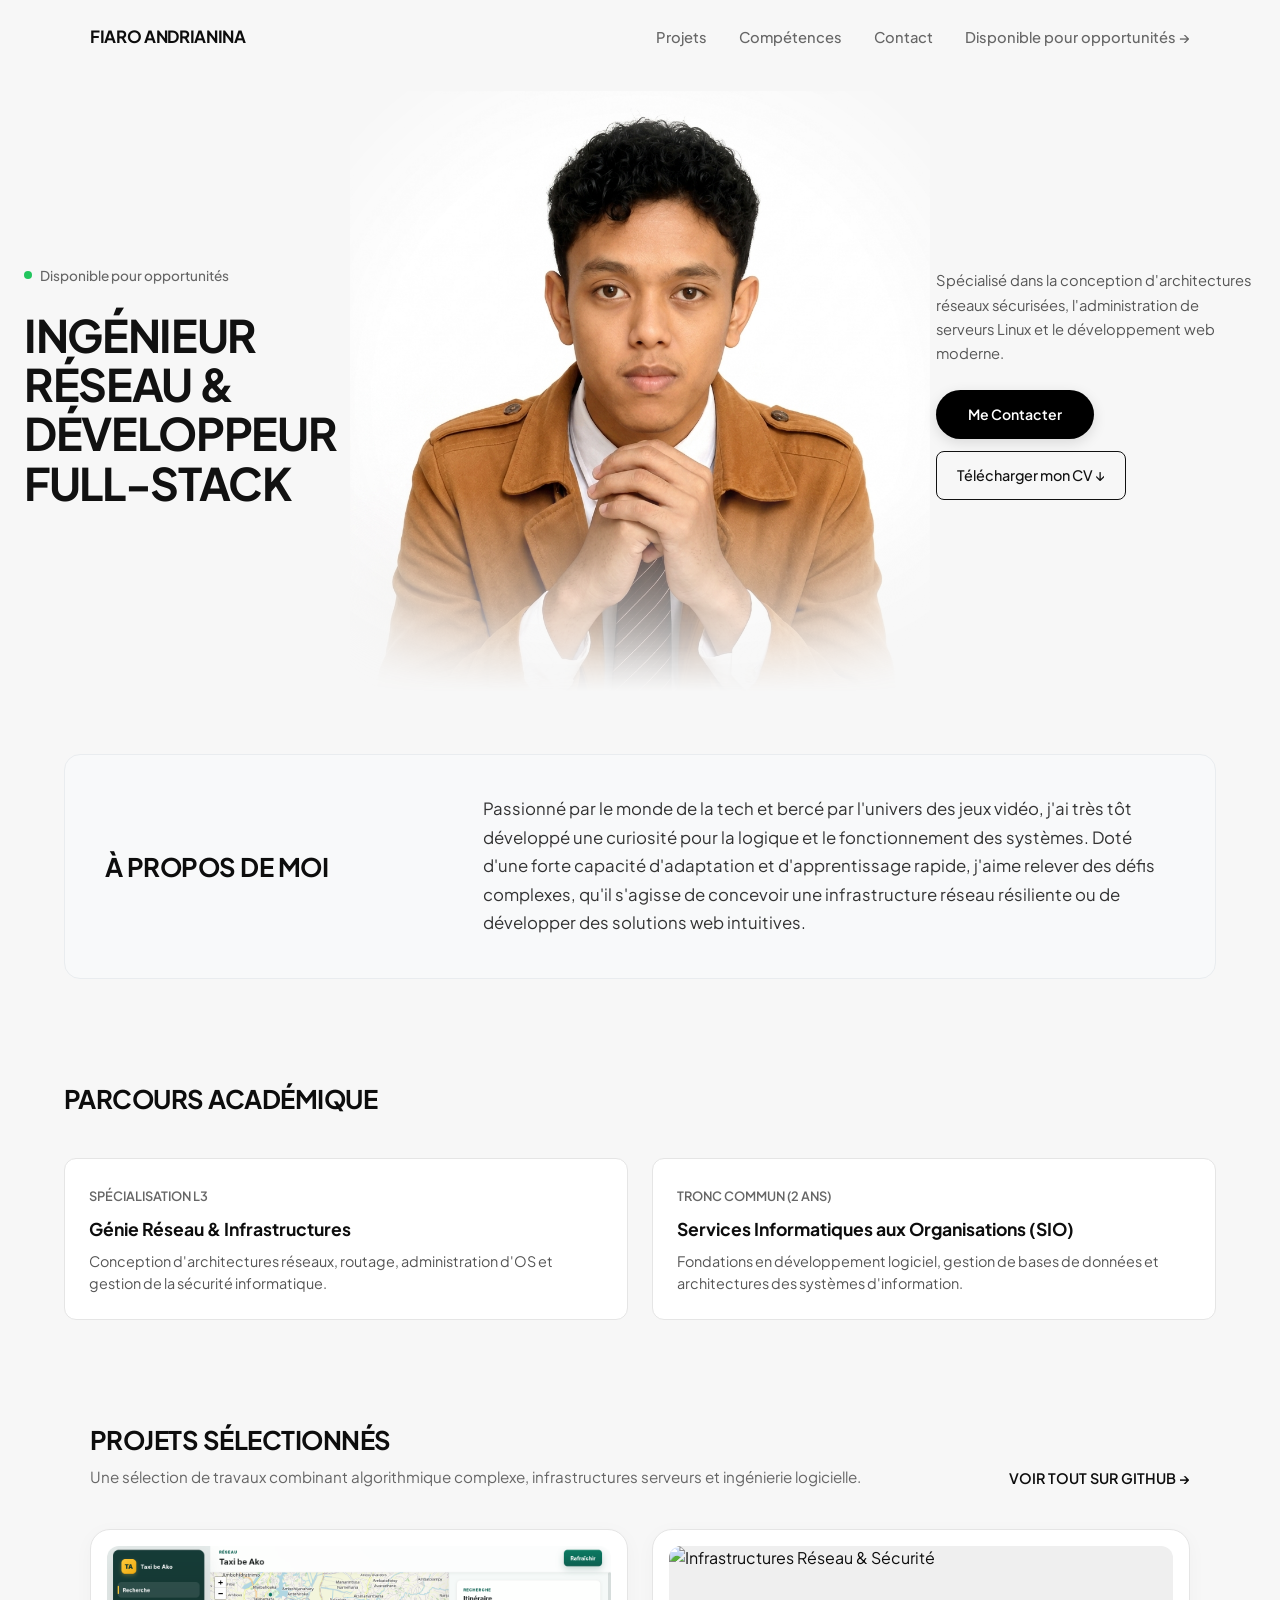
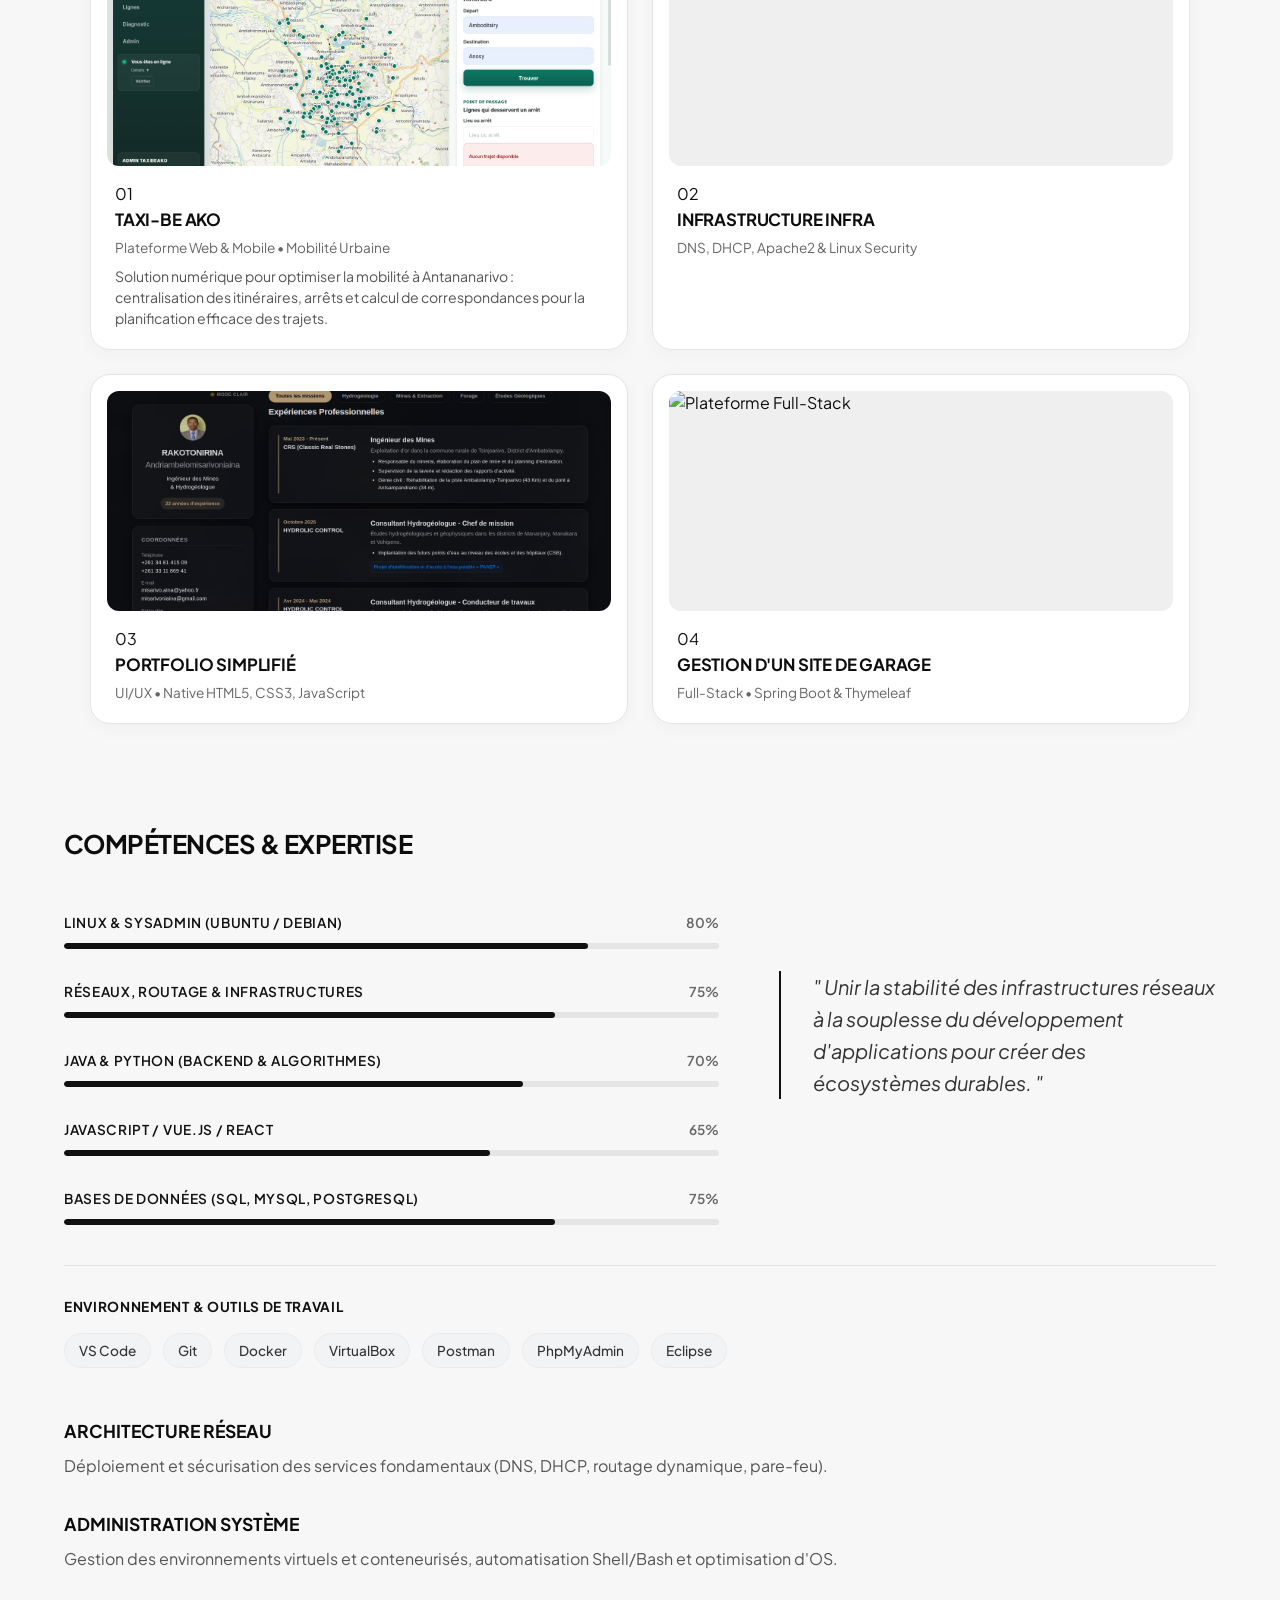
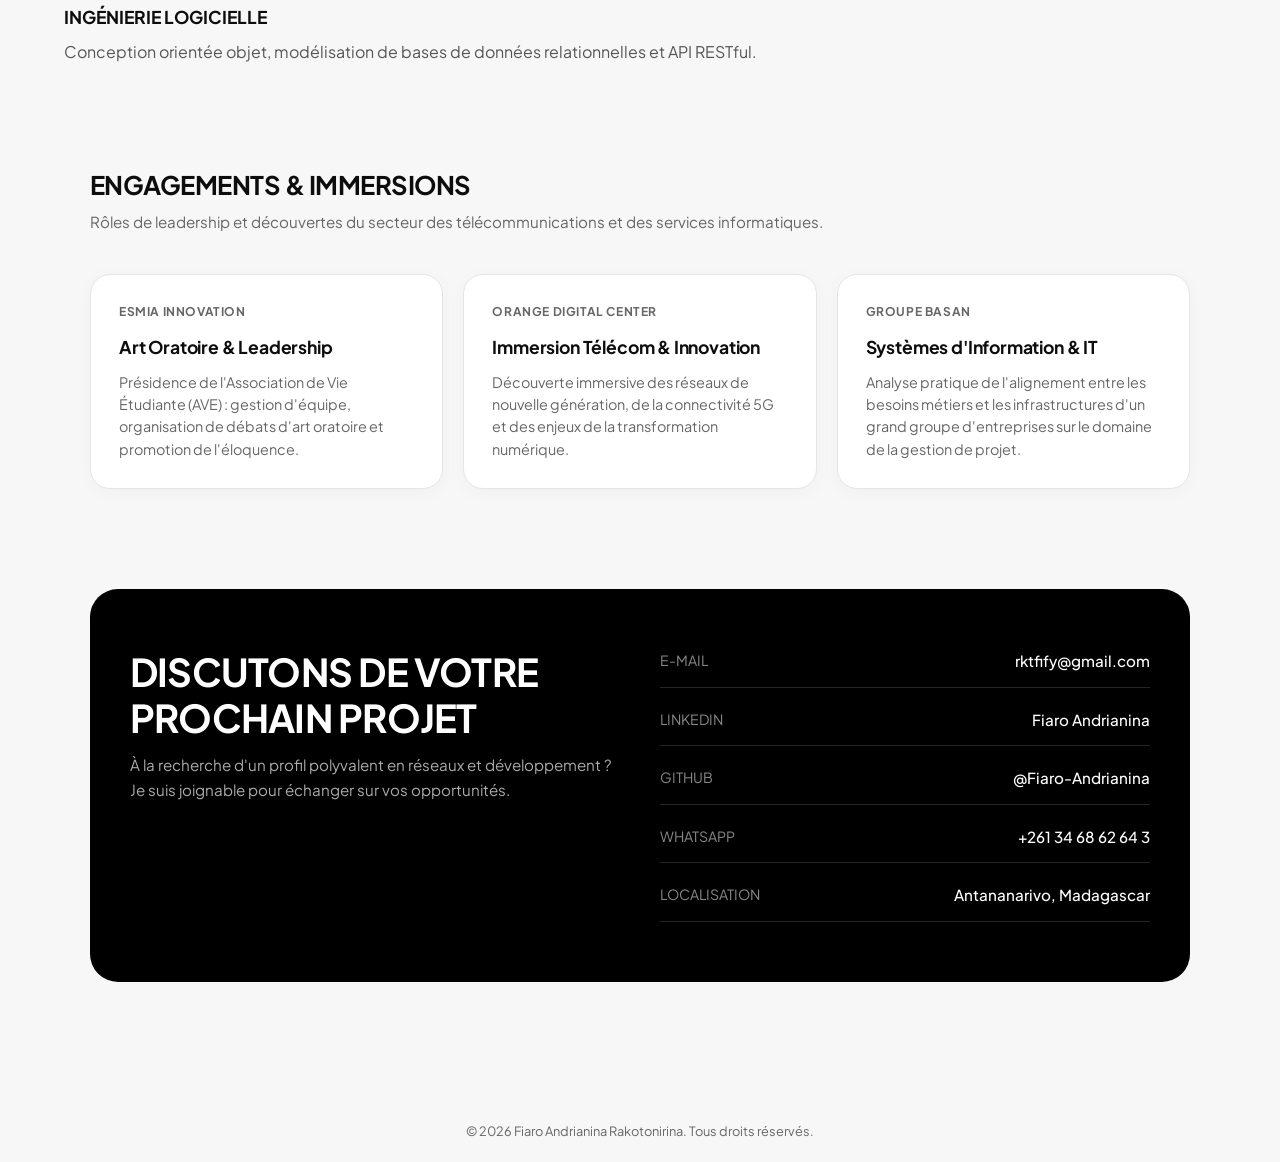
==== index.html @ 3d0711c2 "en gros c'est le porfolio sans framework version 0.1" ====
<!DOCTYPE html>
<html lang="fr">
<head>
    <meta charset="UTF-8">
    <meta name="viewport" content="width=device-width, initial-scale=1.0">
    <title>Fiaro Andrianina | Portfolio Éditorial & Tech</title>
    
    <!-- Polices Google Fonts -->
    <link rel="preconnect" href="https://fonts.googleapis.com">
    <link rel="preconnect" href="https://fonts.gstatic.com" crossorigin>
    <link href="https://fonts.googleapis.com/css2?family=Plus+Jakarta+Sans:wght@300;400;500;600;700&family=Inter:wght@300;400;500;600&display=swap" rel="stylesheet">

    <!-- Fichier CSS principal -->
    <link rel="stylesheet" href="css/main.css">
</head>
<body>

    <!-- Navigation supérieure -->
    <header class="navbar">
        <div class="nav-brand">FIARO ANDRIANINA</div>
        <nav class="nav-links">
            <a href="#projects">Projets</a>
            <a href="#skills">Compétences</a>
            <a href="#contact">Contact</a>
            <a href="#contact" class="status-text">Disponible pour opportunités &rarr;</a>
        </nav>
    </header>

    <main>
        <!-- Section Hero -->
        <section class="hero-framer">
            <div class="hero-container">
                <!-- Gauche -->
                <div class="hero-left">
                    <div class="status-badge">
                        <span class="status-dot"></span>
                        <span class="status-text">Disponible pour opportunités</span>
                    </div>
                    <h1 class="hero-heading">INGÉNIEUR RÉSEAU & DÉVELOPPEUR FULL-STACK</h1>
                </div>

                <!-- Centre (Image) -->
                <div class="hero-image-wrapper">
                    <img src="images/un_profile.jpeg" alt="Fiaro Andrianina" class="hero-portrait">
                    <div class="hero-fade-overlay"></div>
                </div>

                <!-- Droite -->
                <div class="hero-right">
                    <p class="hero-description">
                        Spécialisé dans la conception d'architectures réseaux sécurisées, l'administration de serveurs Linux et le développement web moderne.
                    </p>
                    <div class="hero-cta-group" style="display: flex; gap: 12px; flex-wrap: wrap;">
                        <a href="#contact" class="hero-btn">Me Contacter</a>
                        <a href="images/CV_Fiaro_Andrianina.docx" download class="hero-btn-secondary" style="padding: 12px 20px; border: 1px solid #111; border-radius: 8px; text-decoration: none; color: #111; font-weight: 500; font-size: 0.9rem;">
                            Télécharger mon CV &darr;
                        </a>
                    </div>
                </div>
            </div>
        </section>

        <!-- Section À Propos -->
        <section class="about-section" style="max-width: 1200px; margin: 80px auto; padding: 0 24px;">
            <div style="background: #f8f9fa; border: 1px solid #e9ecef; border-radius: 16px; padding: 40px; display: grid; grid-template-columns: 1fr 2fr; gap: 32px; align-items: center;">
                <h2 class="section-title" style="margin: 0;">À PROPOS DE MOI</h2>
                <p style="font-size: 1.05rem; line-height: 1.7; color: #333; margin: 0;">
                    Passionné par le monde de la tech et bercé par l'univers des jeux vidéo, j'ai très tôt développé une curiosité pour la logique et le fonctionnement des systèmes. Doté d'une forte capacité d'adaptation et d'apprentissage rapide, j'aime relever des défis complexes, qu'il s'agisse de concevoir une infrastructure réseau résiliente ou de développer des solutions web intuitives.
                </p>
            </div>
        </section>

        <!-- Section Parcours / Formation -->
        <section class="education-section" style="max-width: 1200px; margin: 100px auto; padding: 0 24px;">
            <div class="section-header">
                <h2 class="section-title">PARCOURS ACADÉMIQUE</h2>
            </div>

            <div style="display: grid; grid-template-columns: repeat(auto-fit, minmax(300px, 1fr)); gap: 24px; margin-top: 32px;">
                <div style="padding: 24px; border: 1px solid #e5e5e5; border-radius: 12px; background: #fff;">
                    <span style="font-size: 0.8rem; font-weight: 600; color: #666; text-transform: uppercase;">SPÉCIALISATION L3</span>
                    <h3 style="font-size: 1.1rem; margin: 8px 0; font-weight: 700;">Génie Réseau & Infrastructures</h3>
                    <p style="font-size: 0.9rem; color: #555; margin: 0; line-height: 1.5;">Conception d'architectures réseaux, routage, administration d'OS et gestion de la sécurité informatique.</p>
                </div>

                <div style="padding: 24px; border: 1px solid #e5e5e5; border-radius: 12px; background: #fff;">
                    <span style="font-size: 0.8rem; font-weight: 600; color: #666; text-transform: uppercase;">TRONC COMMUN (2 ANS)</span>
                    <h3 style="font-size: 1.1rem; margin: 8px 0; font-weight: 700;">Services Informatiques aux Organisations (SIO)</h3>
                    <p style="font-size: 0.9rem; color: #555; margin: 0; line-height: 1.5;">Fondations en développement logiciel, gestion de bases de données et architectures des systèmes d'information.</p>
                </div>
            </div>
        </section>

        <!-- Section Projets Sélectionnés -->
        <section class="projects-section" id="projects">
            <div class="section-header">
                <div>
                    <h2 class="section-title">PROJETS SÉLECTIONNÉS</h2>
                    <p class="section-subtitle">
                        Une sélection de travaux combinant algorithmique complexe, infrastructures serveurs et ingénierie logicielle.
                    </p>
                </div>
                <a href="https://github.com/Fiaro-Andrianina" target="_blank" rel="noopener noreferrer" class="view-all-link">VOIR TOUT SUR GITHUB &rarr;</a>
            </div>

            <div class="projects-grid">
                <!-- Projet 1 -->
                <article class="project-card">
                    <div class="project-image">
                        <img src="images/taxibe_ako.png" alt="Projet Taxi-Be Ako">
                    </div>
                    <div class="project-info">
                        <span class="project-number">01</span>
                        <div class="project-details">
                            <h3 class="project-title">TAXI-BE AKO</h3>
                            <p class="project-category">Plateforme Web & Mobile • Mobilité Urbaine</p>
                            <p style="font-size: 0.88rem; color: #555; margin-top: 8px; line-height: 1.5;">
                                Solution numérique pour optimiser la mobilité à Antananarivo : centralisation des itinéraires, arrêts et calcul de correspondances pour la planification efficace des trajets.
                            </p>
                        </div>
                    </div>
                </article>

                <!-- Projet 2 -->
                <article class="project-card">
                    <div class="project-image">
                        <img src="assets/images/project-network.jpg" alt="Infrastructures Réseau & Sécurité">
                    </div>
                    <div class="project-info">
                        <span class="project-number">02</span>
                        <div class="project-details">
                            <h3 class="project-title">INFRASTRUCTURE INFRA</h3>
                            <p class="project-category">DNS, DHCP, Apache2 & Linux Security</p>
                        </div>
                    </div>
                </article>

                <!-- Projet 3 -->
                <article class="project-card">
                    <div class="project-image">
                        <img src="images/cv_dada.png" alt="Portfolio interactif">
                    </div>
                    <div class="project-info">
                        <span class="project-number">03</span>
                        <div class="project-details">
                            <h3 class="project-title">PORTFOLIO SIMPLIFIÉ</h3>
                            <p class="project-category">UI/UX • Native HTML5, CSS3, JavaScript</p>
                        </div>
                    </div>
                </article>

                <!-- Projet 4 -->
                <article class="project-card">
                    <div class="project-image">
                        <img src="images/database_app.png" alt="Plateforme Full-Stack">
                    </div>
                    <div class="project-info">
                        <span class="project-number">04</span>
                        <div class="project-details">
                            <h3 class="project-title">GESTION D'UN SITE DE GARAGE</h3>
                            <p class="project-category">Full-Stack • Spring Boot & Thymeleaf</p>
                        </div>
                    </div>
                </article>
            </div>
        </section>

        <!-- Section Compétences & Expertise -->
        <section class="skills-section" id="skills">
            <div class="skills-grid-layout">
                <div class="skills-left">
                    <h2 class="section-title">COMPÉTENCES & EXPERTISE</h2>
                    
                    <div class="skills-list">
                        <div class="skill-item">
                            <div class="skill-info">
                                <span class="skill-name">LINUX & SYSADMIN (UBUNTU / DEBIAN)</span>
                                <span class="skill-percent">80%</span>
                            </div>
                            <div class="skill-bar-container"><div class="skill-progress" style="width: 80%;"></div></div>
                        </div>
                        <div class="skill-item">
                            <div class="skill-info">
                                <span class="skill-name">RÉSEAUX, ROUTAGE & INFRASTRUCTURES</span>
                                <span class="skill-percent">75%</span>
                            </div>
                            <div class="skill-bar-container"><div class="skill-progress" style="width: 75%;"></div></div>
                        </div>
                        <div class="skill-item">
                            <div class="skill-info">
                                <span class="skill-name">JAVA & PYTHON (BACKEND & ALGORITHMES)</span>
                                <span class="skill-percent">70%</span>
                            </div>
                            <div class="skill-bar-container"><div class="skill-progress" style="width: 70%;"></div></div>
                        </div>
                        <div class="skill-item">
                            <div class="skill-info">
                                <span class="skill-name">JAVASCRIPT / VUE.JS / REACT</span>
                                <span class="skill-percent">65%</span>
                            </div>
                            <div class="skill-bar-container"><div class="skill-progress" style="width: 65%;"></div></div>
                        </div>
                        <div class="skill-item">
                            <div class="skill-info">
                                <span class="skill-name">BASES DE DONNÉES (SQL, MYSQL, POSTGRESQL)</span>
                                <span class="skill-percent">75%</span>
                            </div>
                            <div class="skill-bar-container"><div class="skill-progress" style="width: 75%;"></div></div>
                        </div>
                    </div>
                </div>

                <div class="skills-right">
                    <div class="quote-container">
                        <blockquote class="quote-text">
                            " Unir la stabilité des infrastructures réseaux à la souplesse du développement d'applications pour créer des écosystèmes durables. "
                        </blockquote>
                    </div>
                </div>
            </div>

                <!-- Outils & Environnement -->
            <div class="skills-tools">
                <h3 class="tools-title">ENVIRONNEMENT & OUTILS DE TRAVAIL</h3>
                    <div class="tools-tags">
                        <span class="tool-badge">VS Code</span>
                        <span class="tool-badge">Git</span>
                        <span class="tool-badge">Docker</span>
                        <span class="tool-badge">VirtualBox</span>
                        <span class="tool-badge">Postman</span>
                        <span class="tool-badge">PhpMyAdmin</span>
                        <span class="tool-badge">Eclipse</span>
                    </div>
                </div>

            <div class="skills-highlights">
                <div class="highlight-card">
                    <h3 class="highlight-title">ARCHITECTURE RÉSEAU</h3>
                    <p class="highlight-desc">Déploiement et sécurisation des services fondamentaux (DNS, DHCP, routage dynamique, pare-feu).</p>
                </div>
                <div class="highlight-card">
                    <h3 class="highlight-title">ADMINISTRATION SYSTÈME</h3>
                    <p class="highlight-desc">Gestion des environnements virtuels et conteneurisés, automatisation Shell/Bash et optimisation d'OS.</p>
                </div>
                <div class="highlight-card">
                    <h3 class="highlight-title">INGÉNIERIE LOGICIELLE</h3>
                    <p class="highlight-desc">Conception orientée objet, modélisation de bases de données relationnelles et API RESTful.</p>
                </div>
            </div>
        </section>

        <!-- Section Expériences / Engagements -->
        <section class="experience-section">
            <div class="section-header">
                <div>
                    <h2 class="section-title">ENGAGEMENTS & IMMERSIONS</h2>
                    <p class="section-subtitle">
                        Rôles de leadership et découvertes du secteur des télécommunications et des services informatiques.
                    </p>
                </div>
            </div>

            <div class="experience-grid">
                <article class="experience-card">
                    <span class="exp-tag">ESMIA INNOVATION</span>
                    <h3>Art Oratoire & Leadership</h3>
                    <p>
                        Présidence de l'Association de Vie Étudiante (AVE) : gestion d'équipe, organisation de débats d'art oratoire et promotion de l'éloquence.
                    </p>
                </article>

                <article class="experience-card">
                    <span class="exp-tag">ORANGE DIGITAL CENTER</span>
                    <h3>Immersion Télécom & Innovation</h3>
                    <p>
                        Découverte immersive des réseaux de nouvelle génération, de la connectivité 5G et des enjeux de la transformation numérique.
                    </p>
                </article>

                <article class="experience-card">
                    <span class="exp-tag">GROUPE BASAN</span>
                    <h3>Systèmes d'Information & IT</h3>
                    <p>
                        Analyse pratique de l'alignement entre les besoins métiers et les infrastructures d'un grand groupe d'entreprises sur le domaine de la gestion de projet.
                    </p>
                </article>
            </div>
        </section>

        <!-- Section Contact -->
        <section class="contact-section" id="contact">
            <div class="contact-card">
                <div class="contact-cta">
                    <h2>DISCUTONS DE VOTRE PROCHAIN PROJET</h2>
                    <p>À la recherche d'un profil polyvalent en réseaux et développement ? Je suis joignable pour échanger sur vos opportunités.</p>
                </div>

                <div class="contact-links">
                    <a href="mailto:rktfify@gmail.com" class="contact-item">
                        <span>E-MAIL</span>
                        <span>rktfify@gmail.com</span>
                    </a>
                    <a href="https://linkedin.com/in/fiaro-andrianina-rakotonirina-7b700739a" target="_blank" rel="noopener noreferrer" class="contact-item">
                        <span>LINKEDIN</span>
                        <span>Fiaro Andrianina</span>
                    </a>
                    <a href="https://github.com/Fiaro-Andrianina" target="_blank" rel="noopener noreferrer" class="contact-item">
                        <span>GITHUB</span>
                        <span>@Fiaro-Andrianina</span>
                    </a>
                     <a href="https://wa.me/261346862643" target="_blank" rel="noopener noreferrer" class="contact-item">
                        <span>WHATSAPP</span>
                        <span>+261 34 68 62 64 3</span>
                    </a>
                    <div class="contact-item">
                        <span>LOCALISATION</span>
                        <span>Antananarivo, Madagascar</span>
                    </div>
                </div>
            </div>
        </section>
    </main>

    <footer>
        <p>&copy; 2026 Fiaro Andrianina Rakotonirina. Tous droits réservés.</p>
    </footer>

    <!-- Script JavaScript principal -->
    <script src="js/main.js"></script>
</body>
</html>
---- css/main.css ----
/* Core */
@import 'variables.css';
@import 'base.css';

/* Composants */
@import 'components/nav.css';
@import 'components/hero.css';
@import 'components/projects.css';
@import 'components/skills.css';
@import 'components/experience.css';
@import 'components/contact.css';
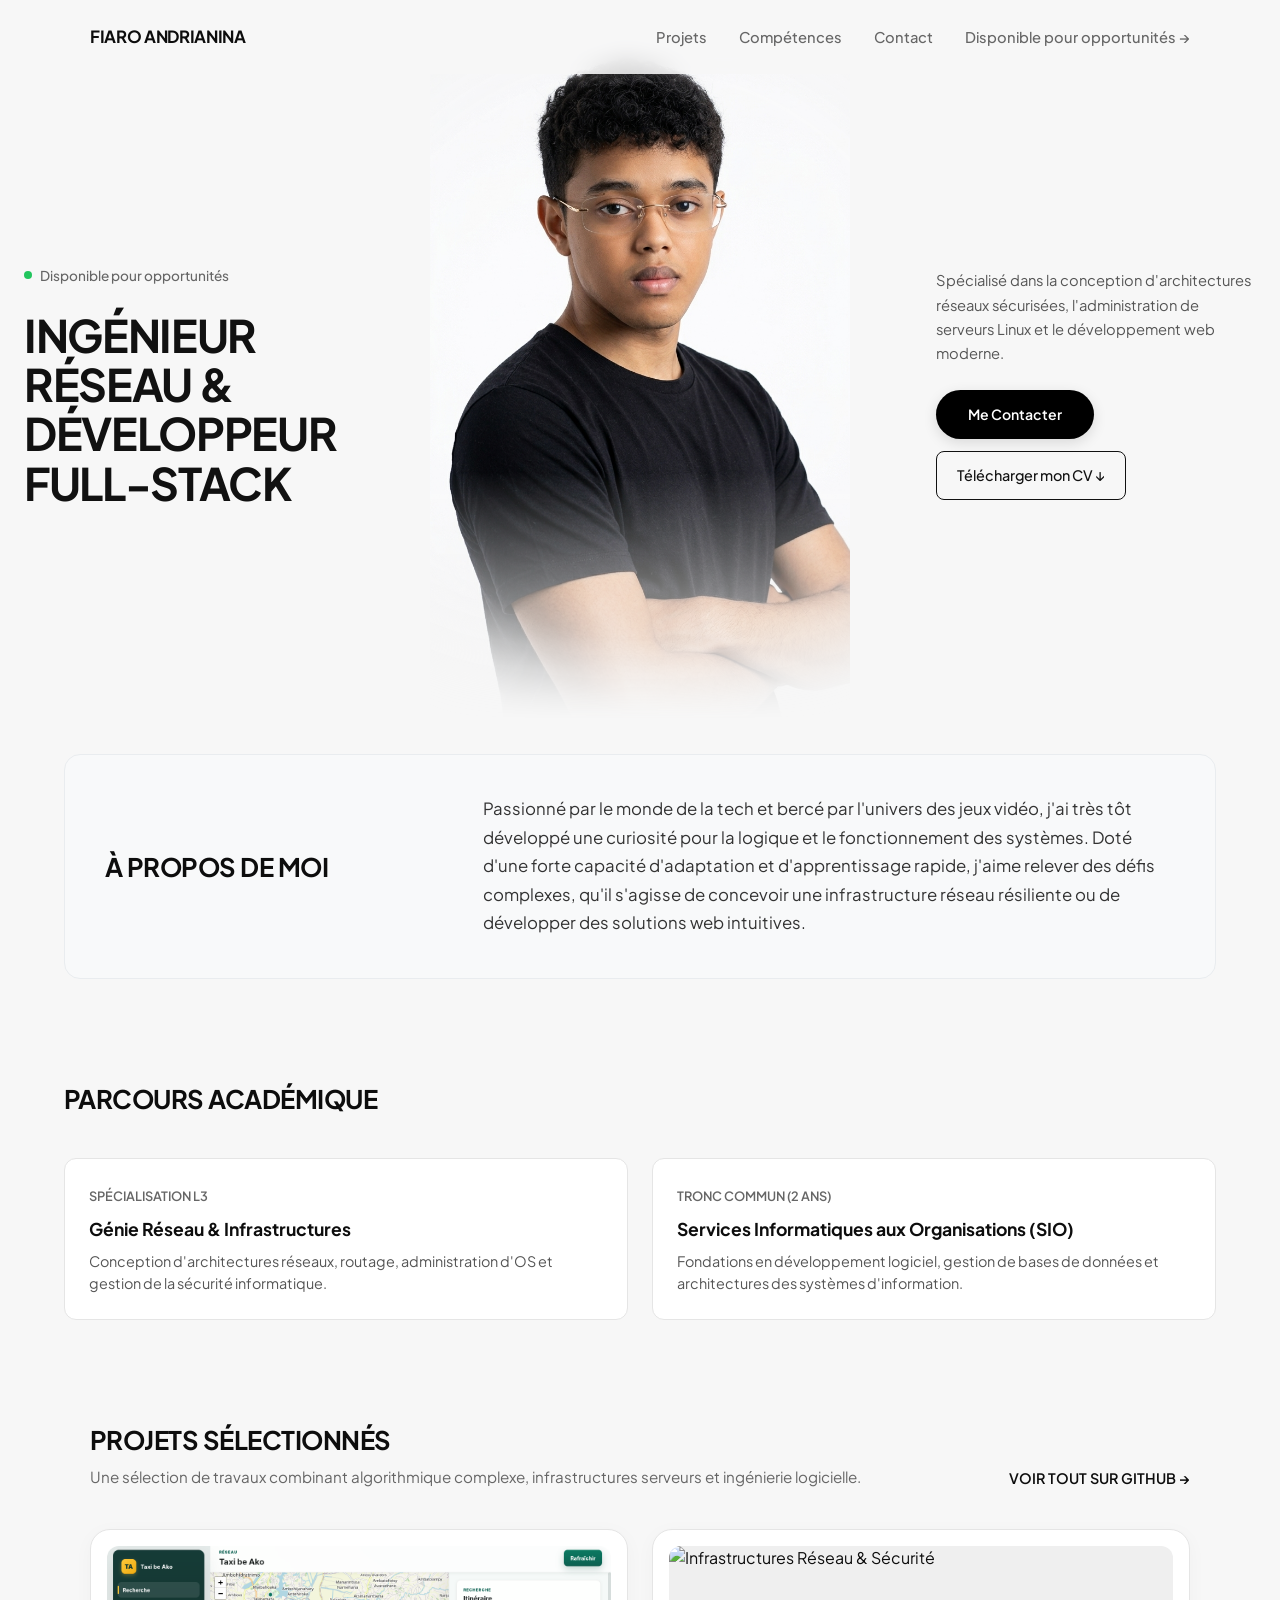
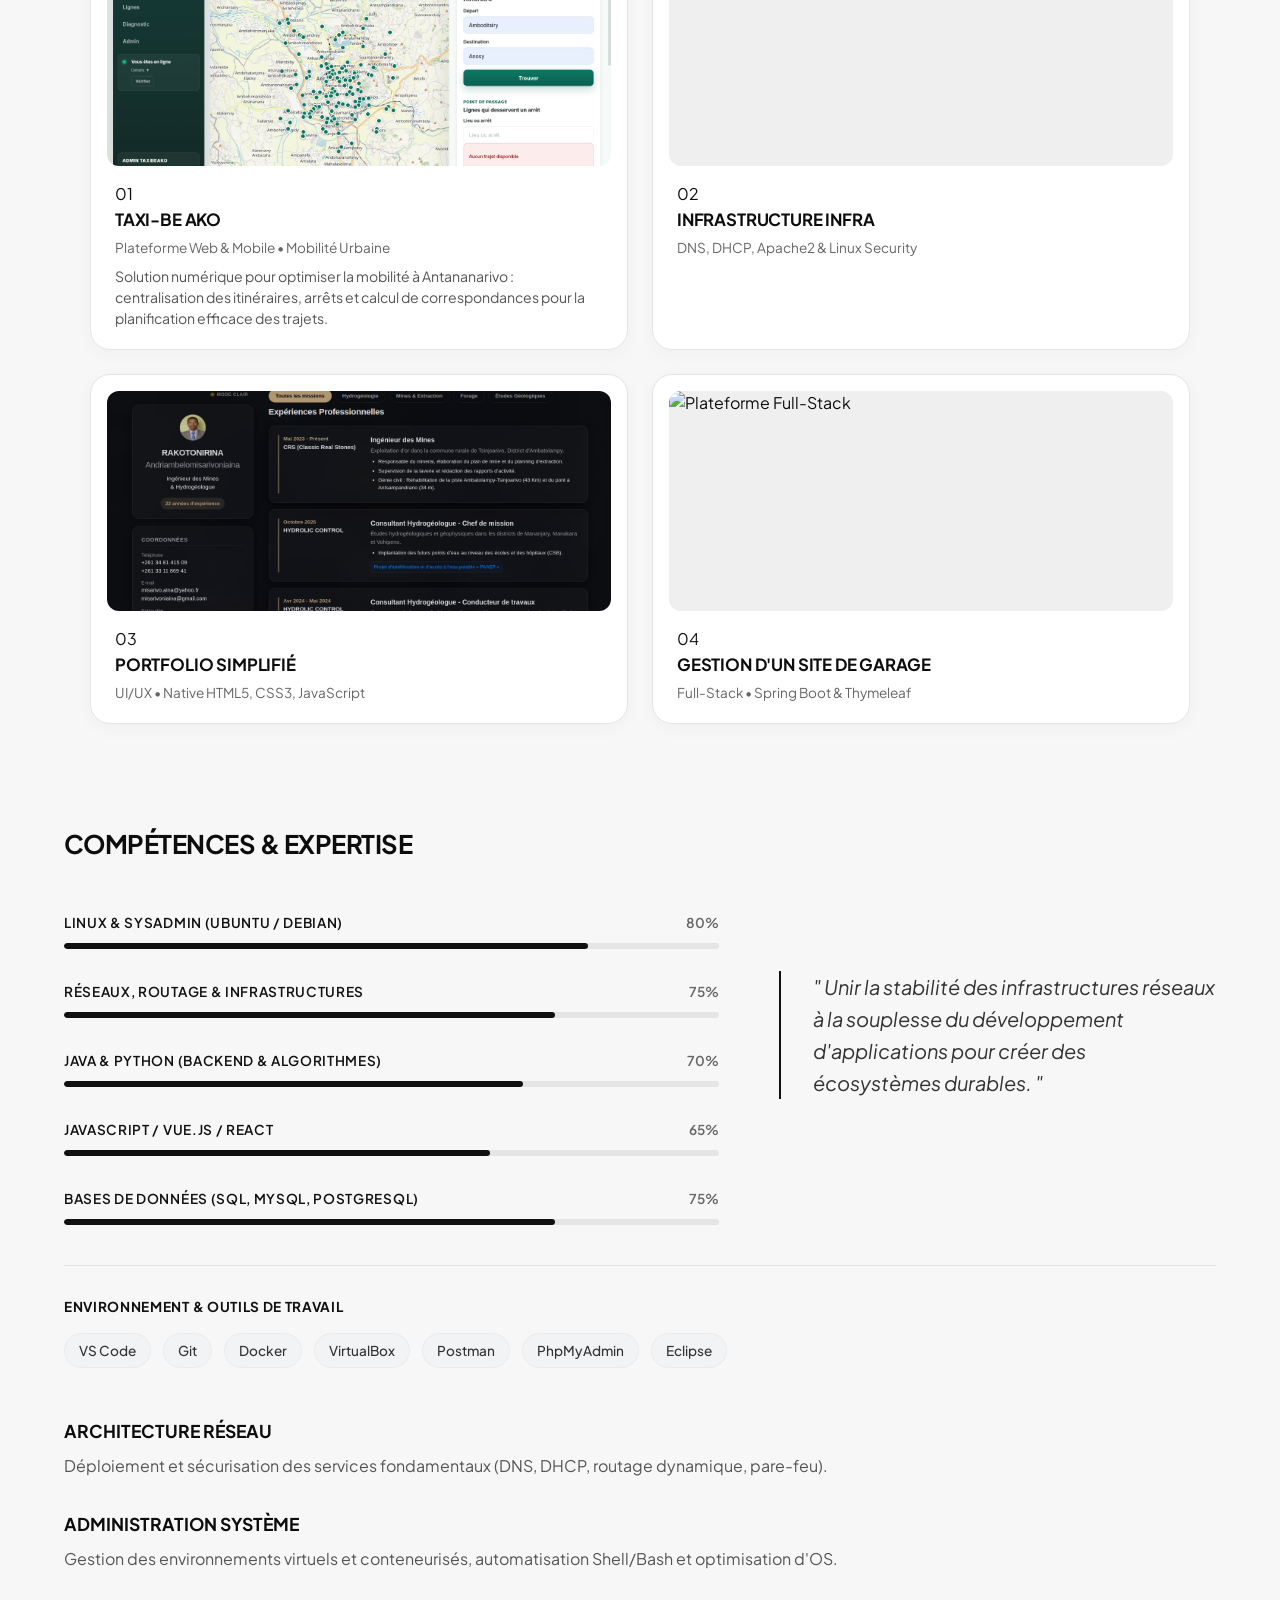
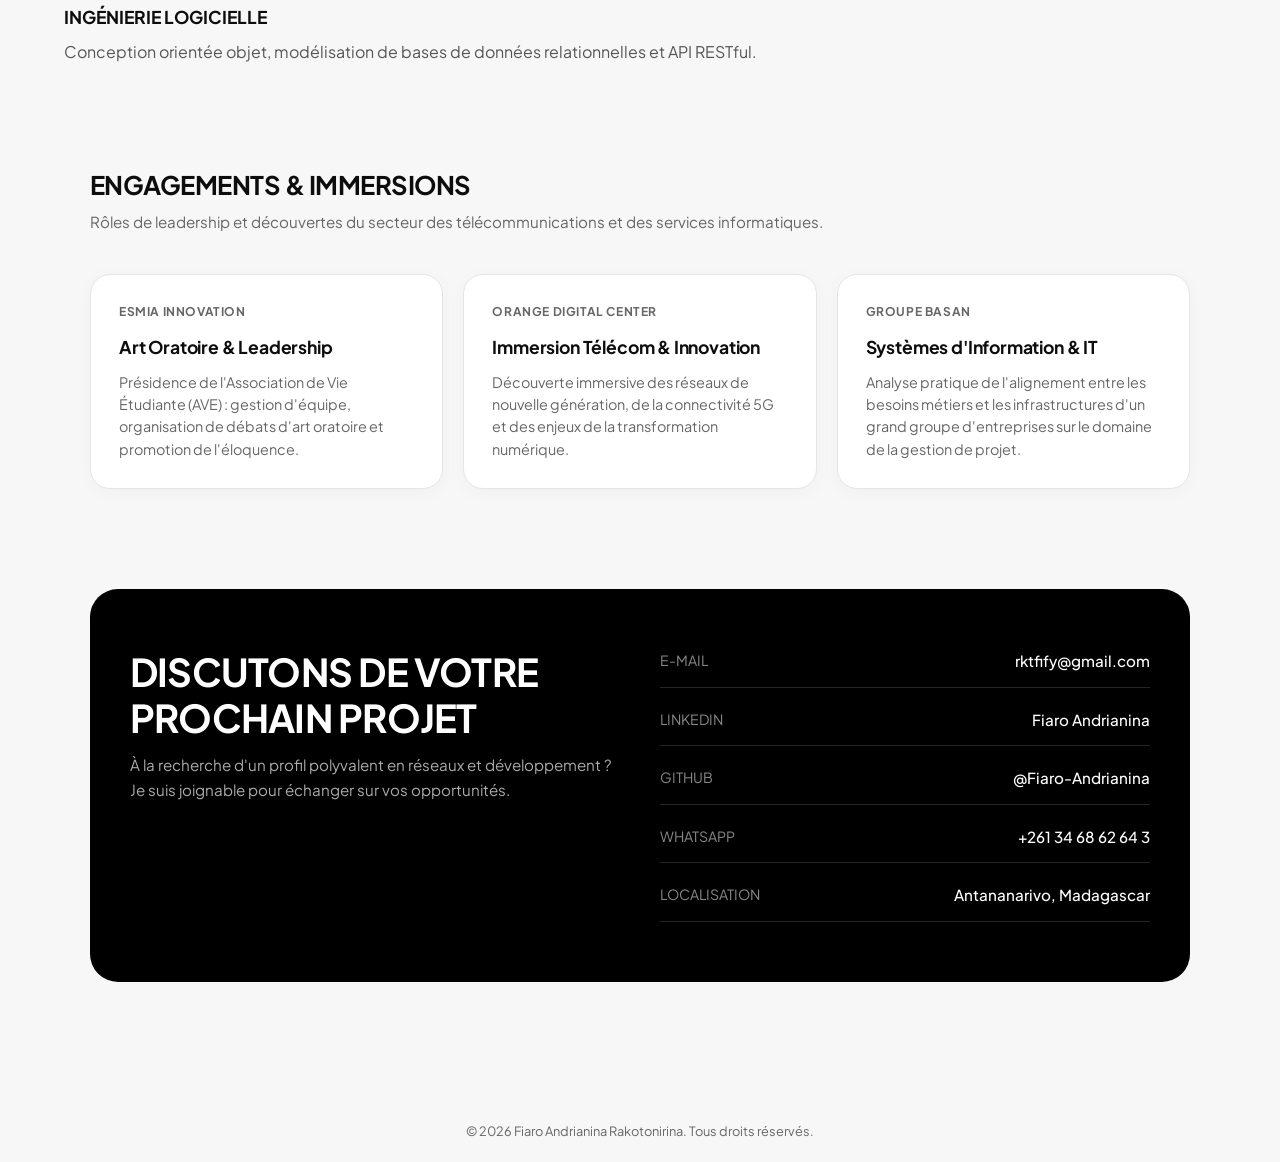
==== commit 675d404b: "amelioration de l'image" ====
--- a/index.html
+++ b/index.html
@@ -41,7 +41,7 @@
 
                 <!-- Centre (Image) -->
                 <div class="hero-image-wrapper">
-                    <img src="images/un_profile.jpeg" alt="Fiaro Andrianina" class="hero-portrait">
+                    <img src="images/profil_ameliorer.jpeg" alt="Fiaro Andrianina" class="hero-portrait">
                     <div class="hero-fade-overlay"></div>
                 </div>
 
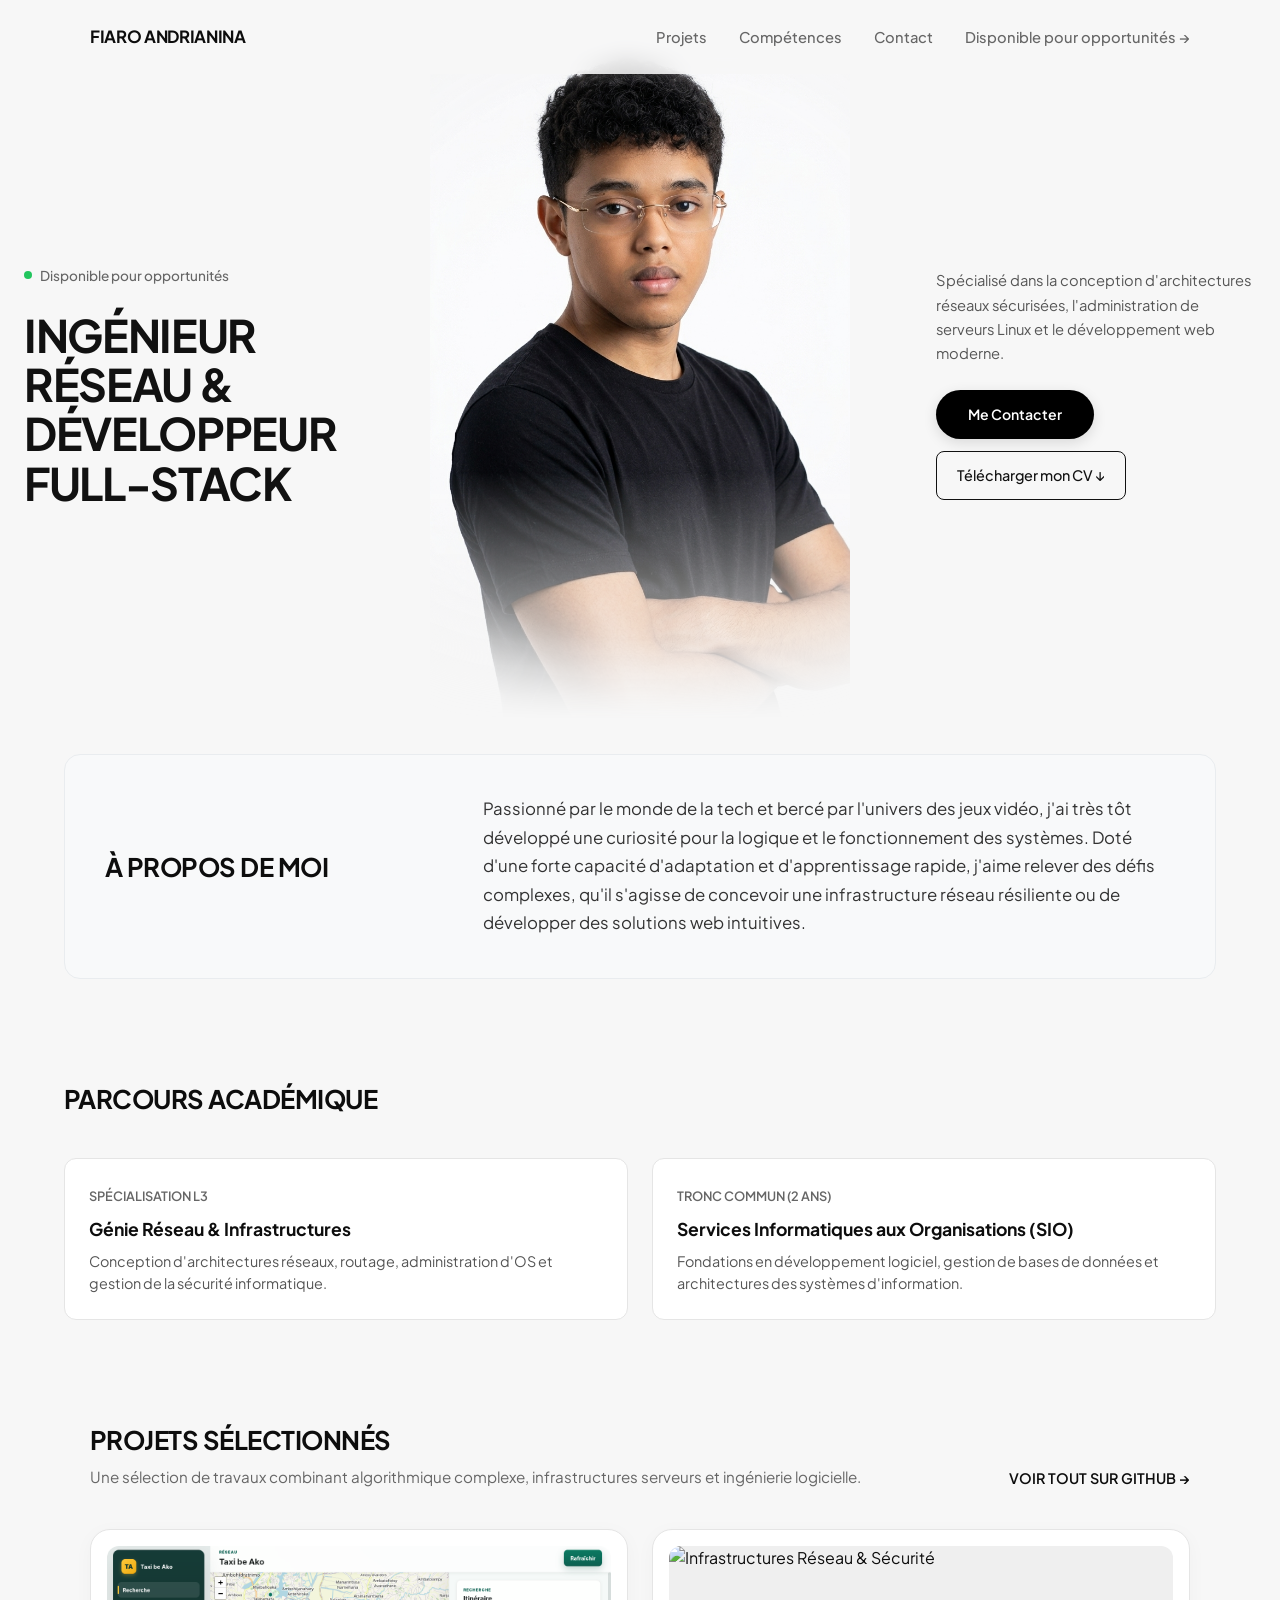
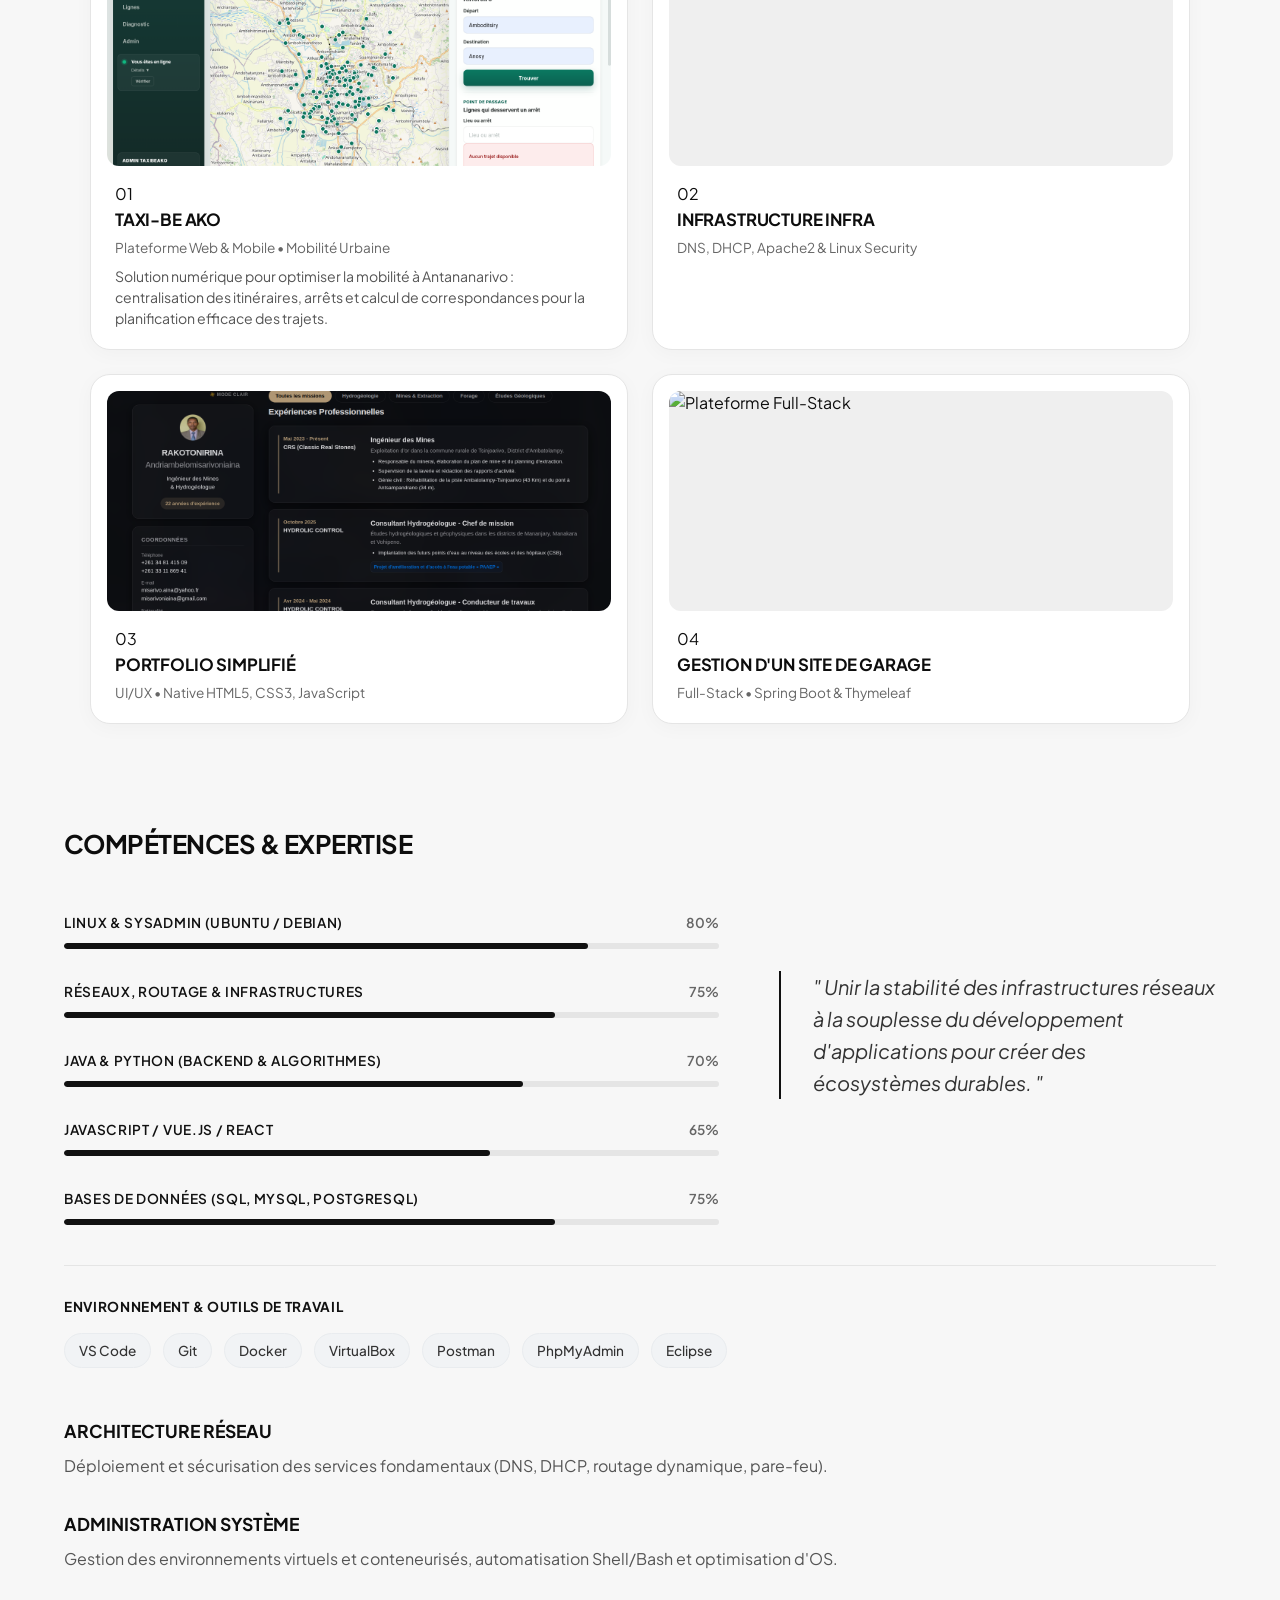
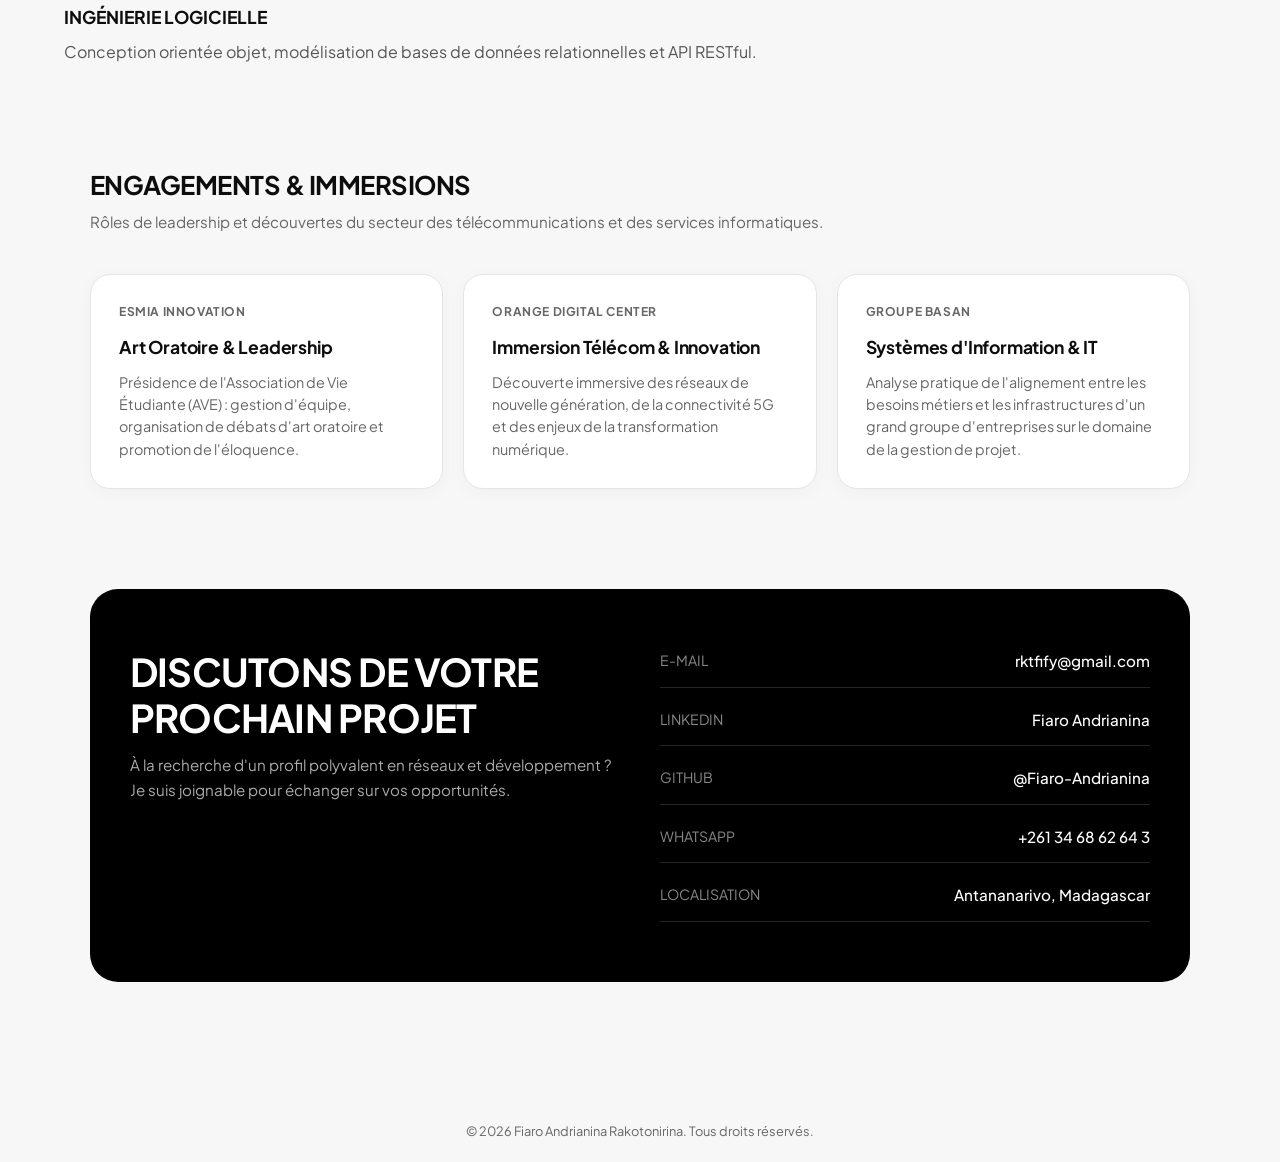
==== commit 2f72dc40: "rectification des liens" ====
--- a/index.html
+++ b/index.html
@@ -300,7 +300,7 @@
                         <span>E-MAIL</span>
                         <span>rktfify@gmail.com</span>
                     </a>
-                    <a href="https://linkedin.com/in/fiaro-andrianina-rakotonirina-7b700739a" target="_blank" rel="noopener noreferrer" class="contact-item">
+                    <a href="https://linkedin.com/in/fiaro-andrianina-rakotonirina" target="_blank" rel="noopener noreferrer" class="contact-item">
                         <span>LINKEDIN</span>
                         <span>Fiaro Andrianina</span>
                     </a>
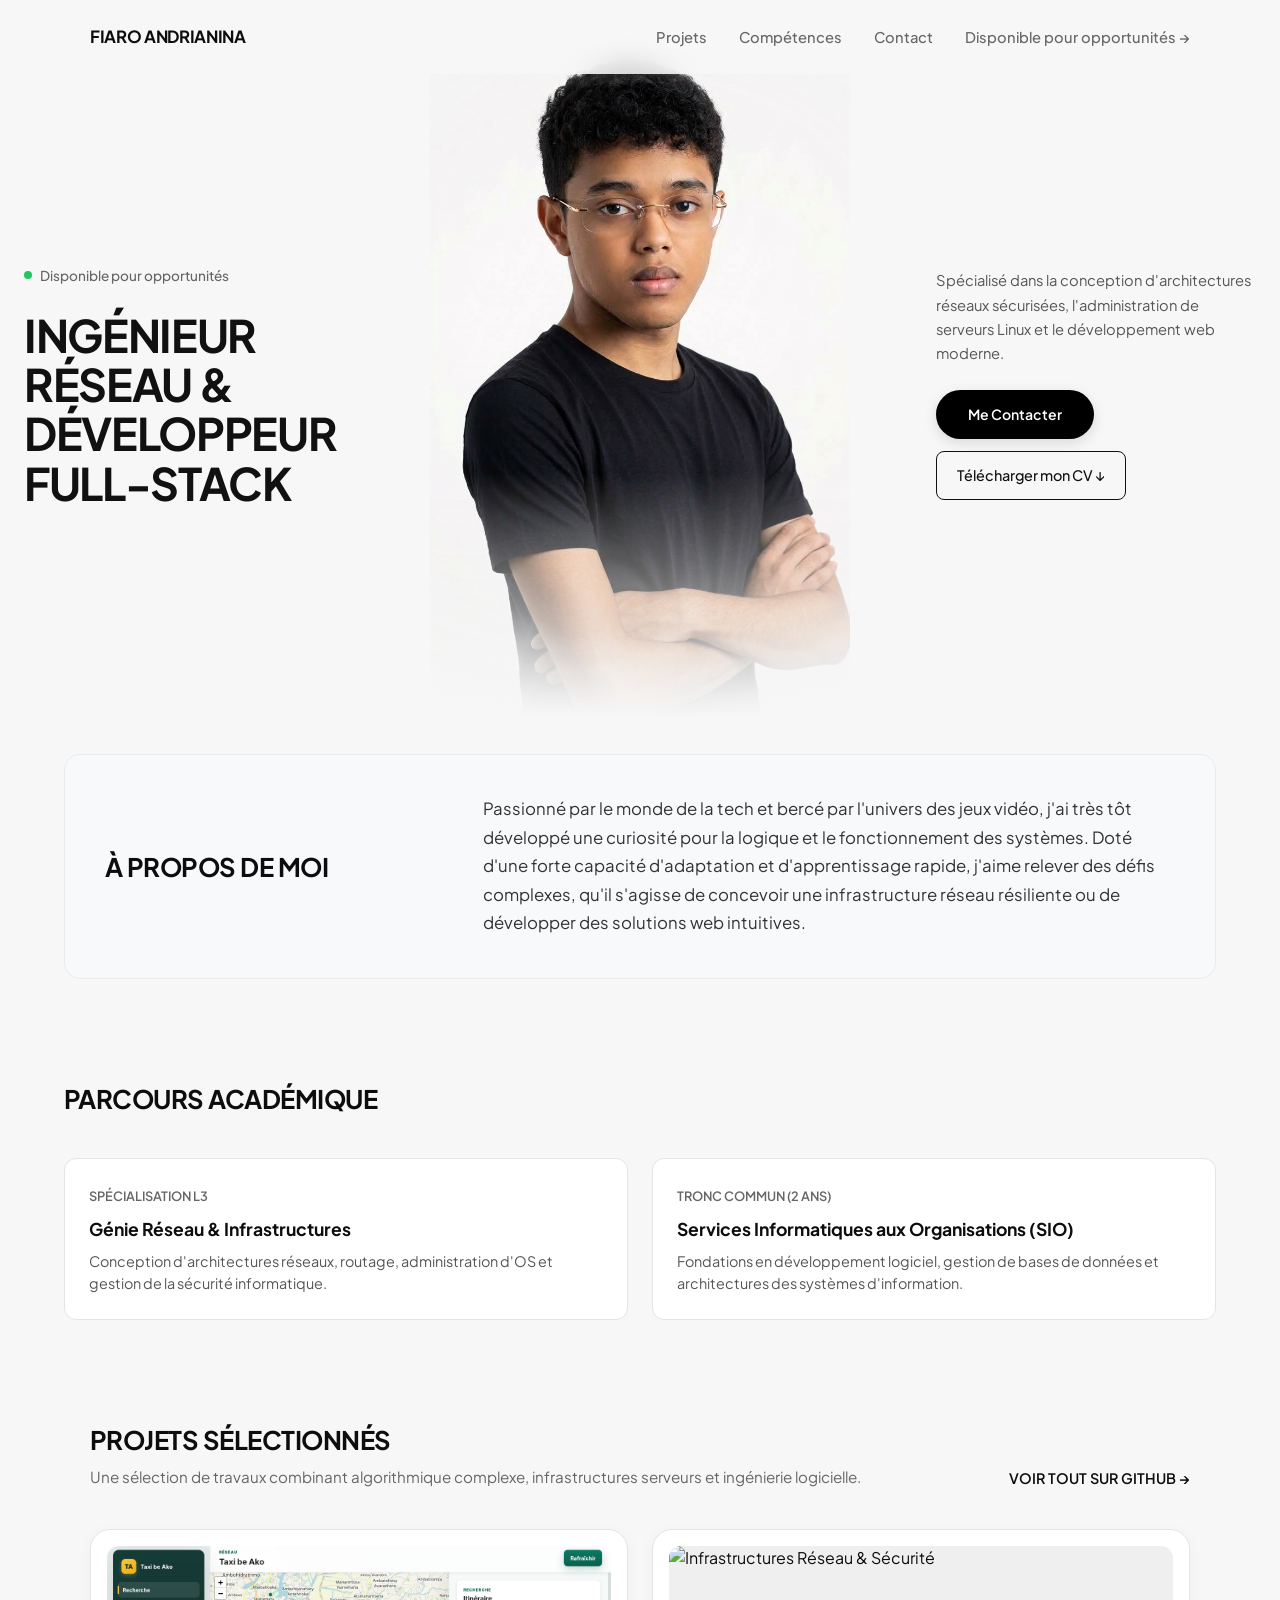
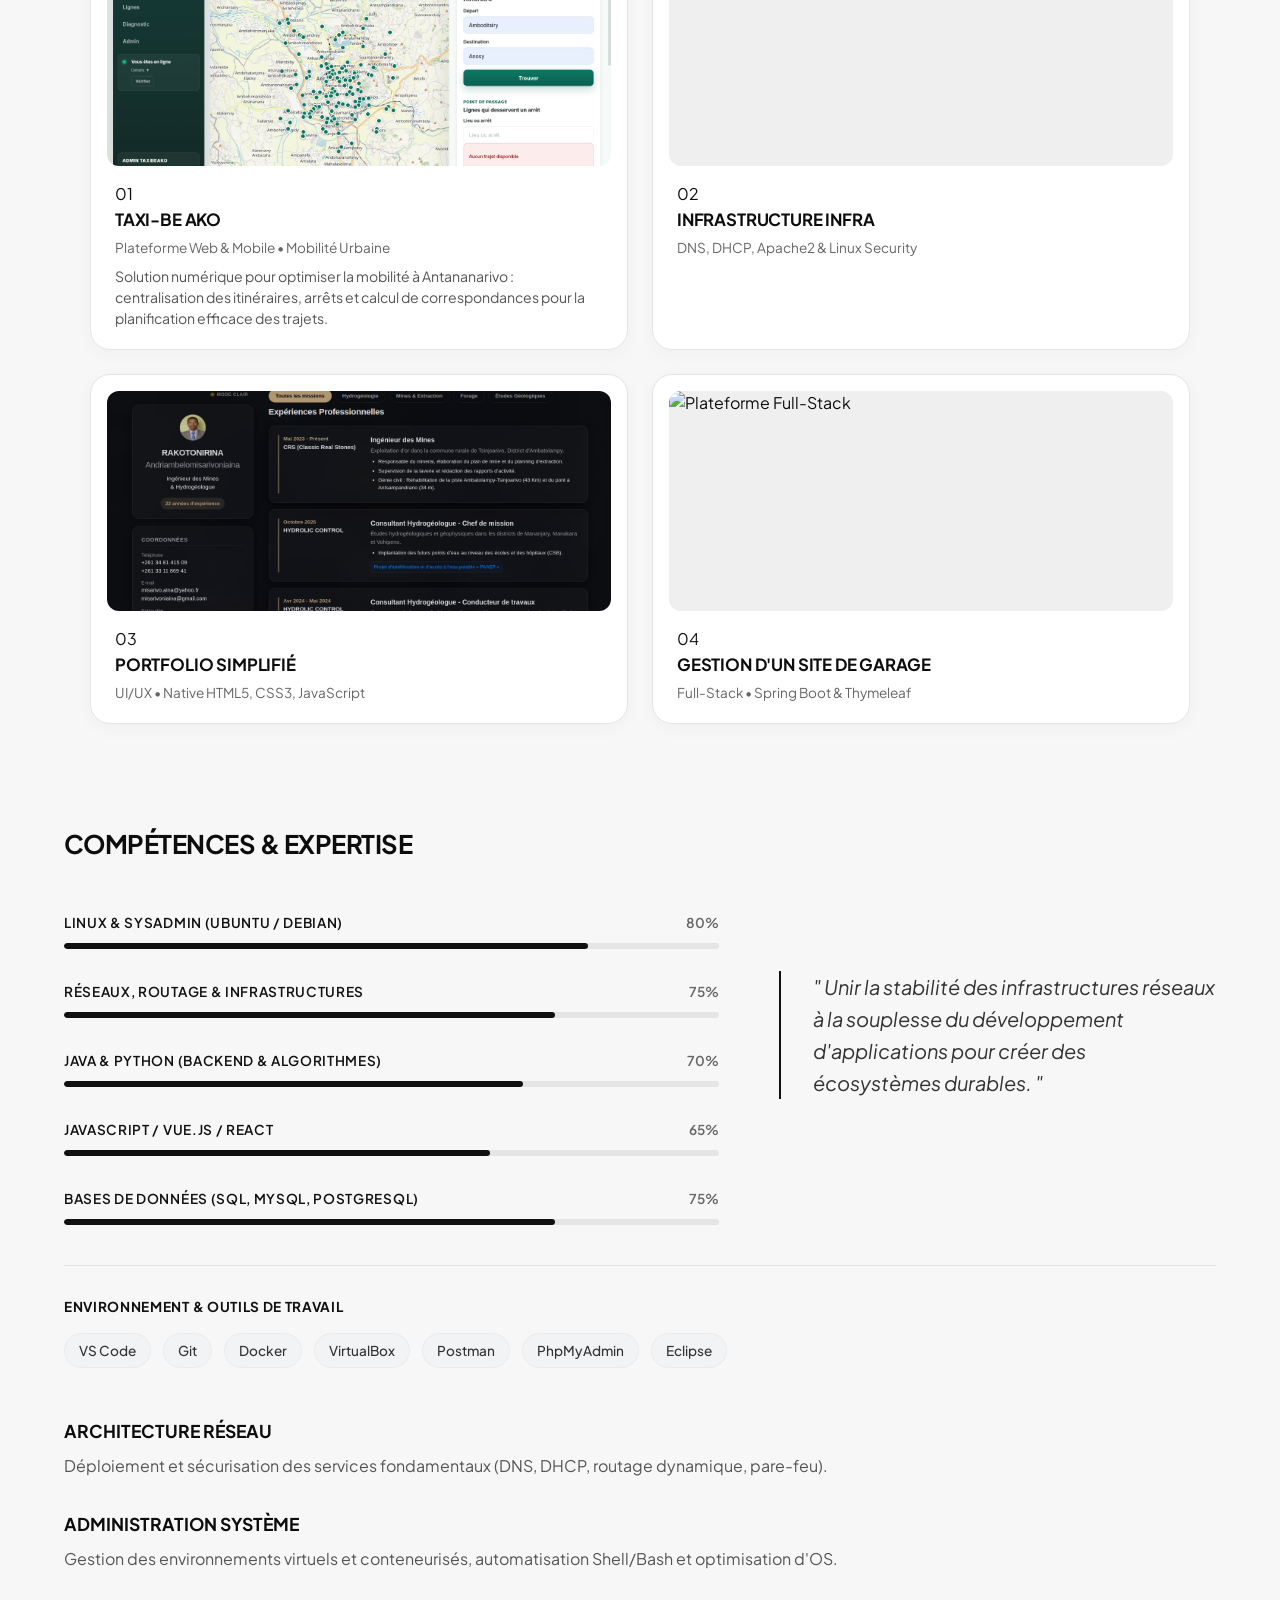
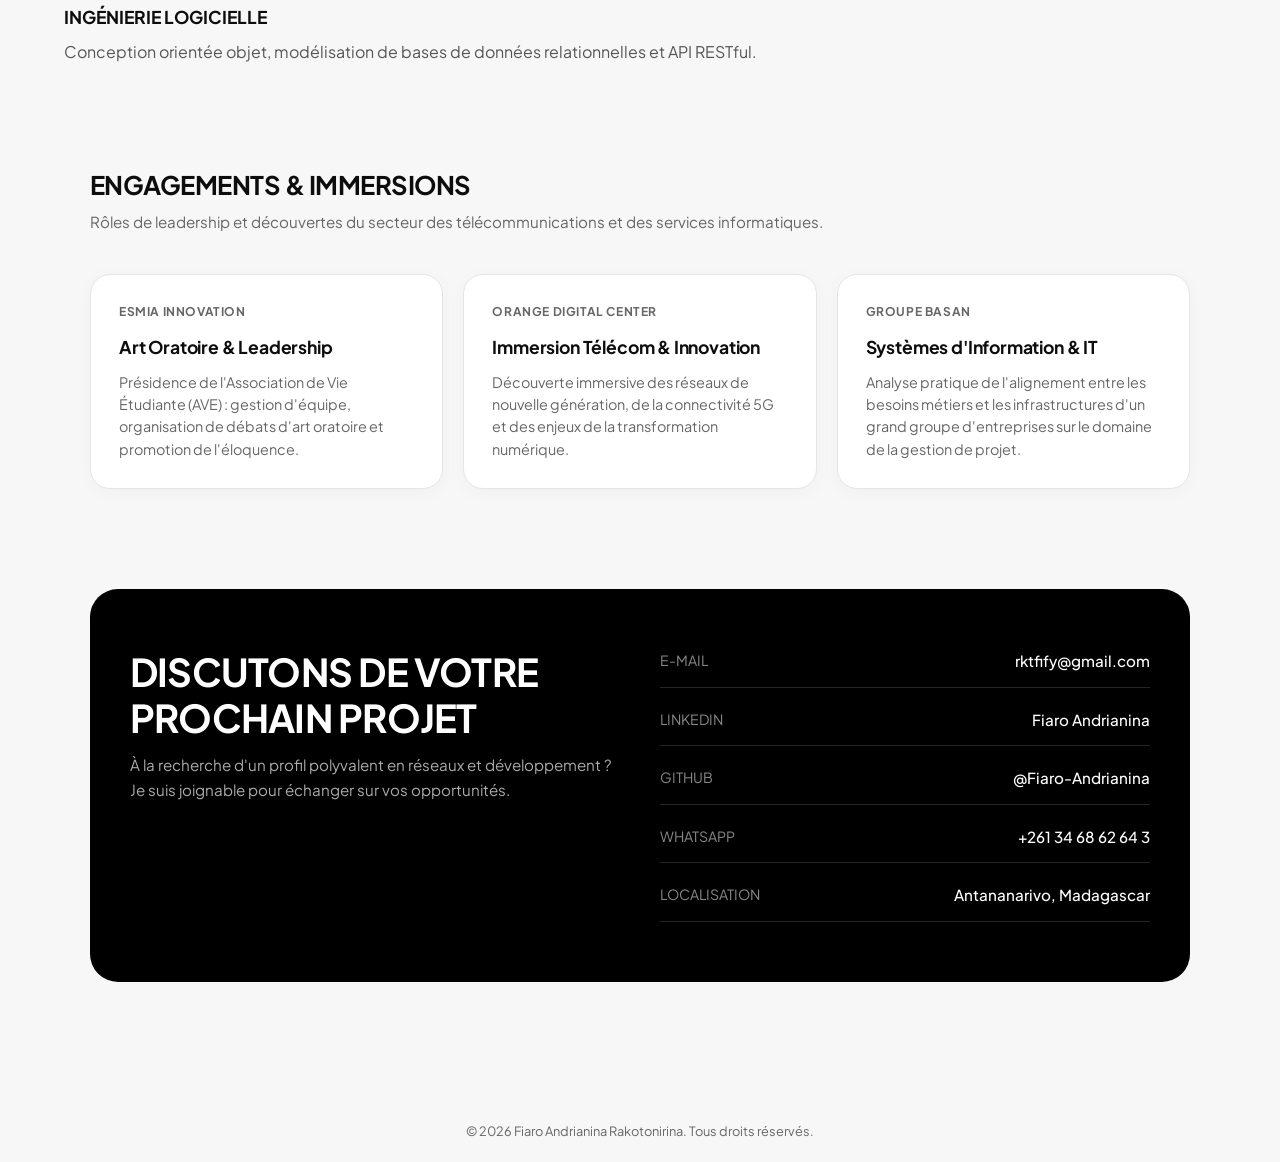
==== commit 3c701950: "remplacement de l'image du profil 2" ====
--- a/index.html
+++ b/index.html
@@ -41,7 +41,7 @@
 
                 <!-- Centre (Image) -->
                 <div class="hero-image-wrapper">
-                    <img src="images/profil_ameliorer.jpeg" alt="Fiaro Andrianina" class="hero-portrait">
+                    <img src="images/sary_realiste.jpeg" alt="Fiaro Andrianina" class="hero-portrait">
                     <div class="hero-fade-overlay"></div>
                 </div>
 
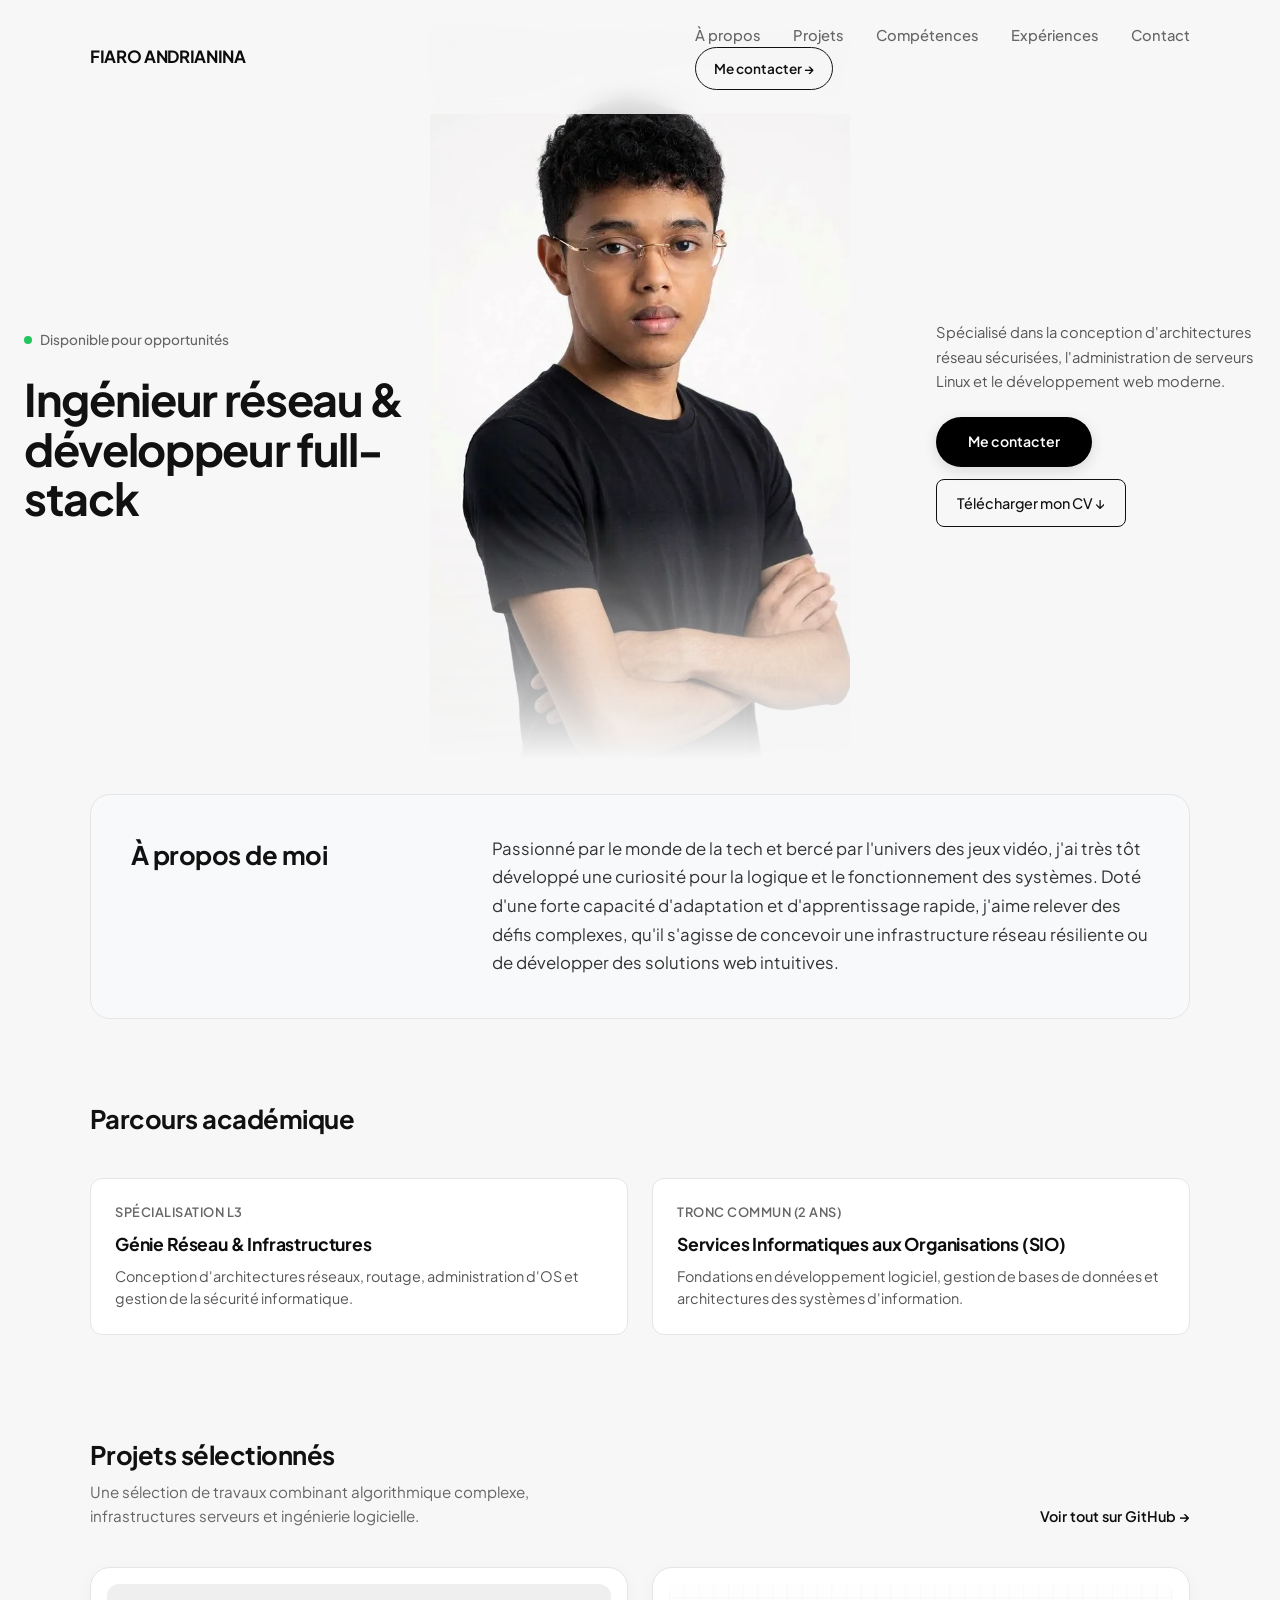
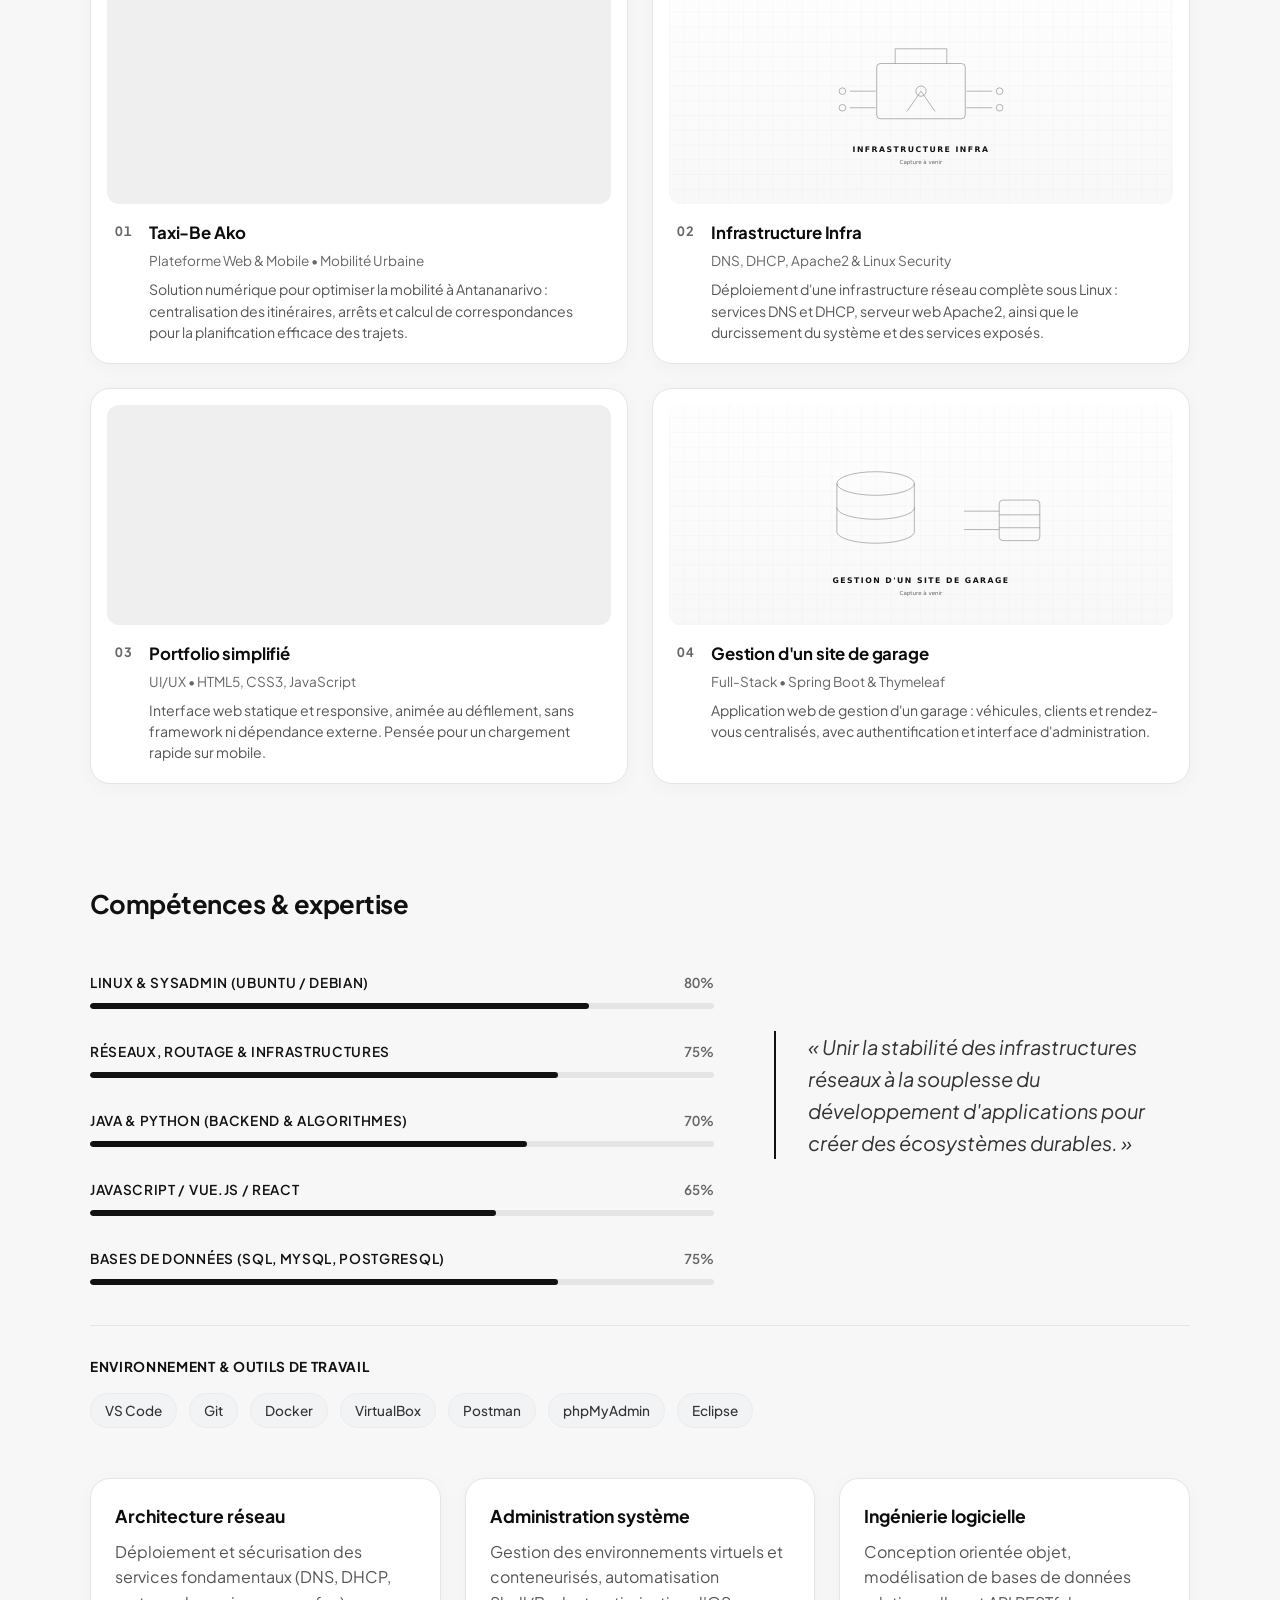
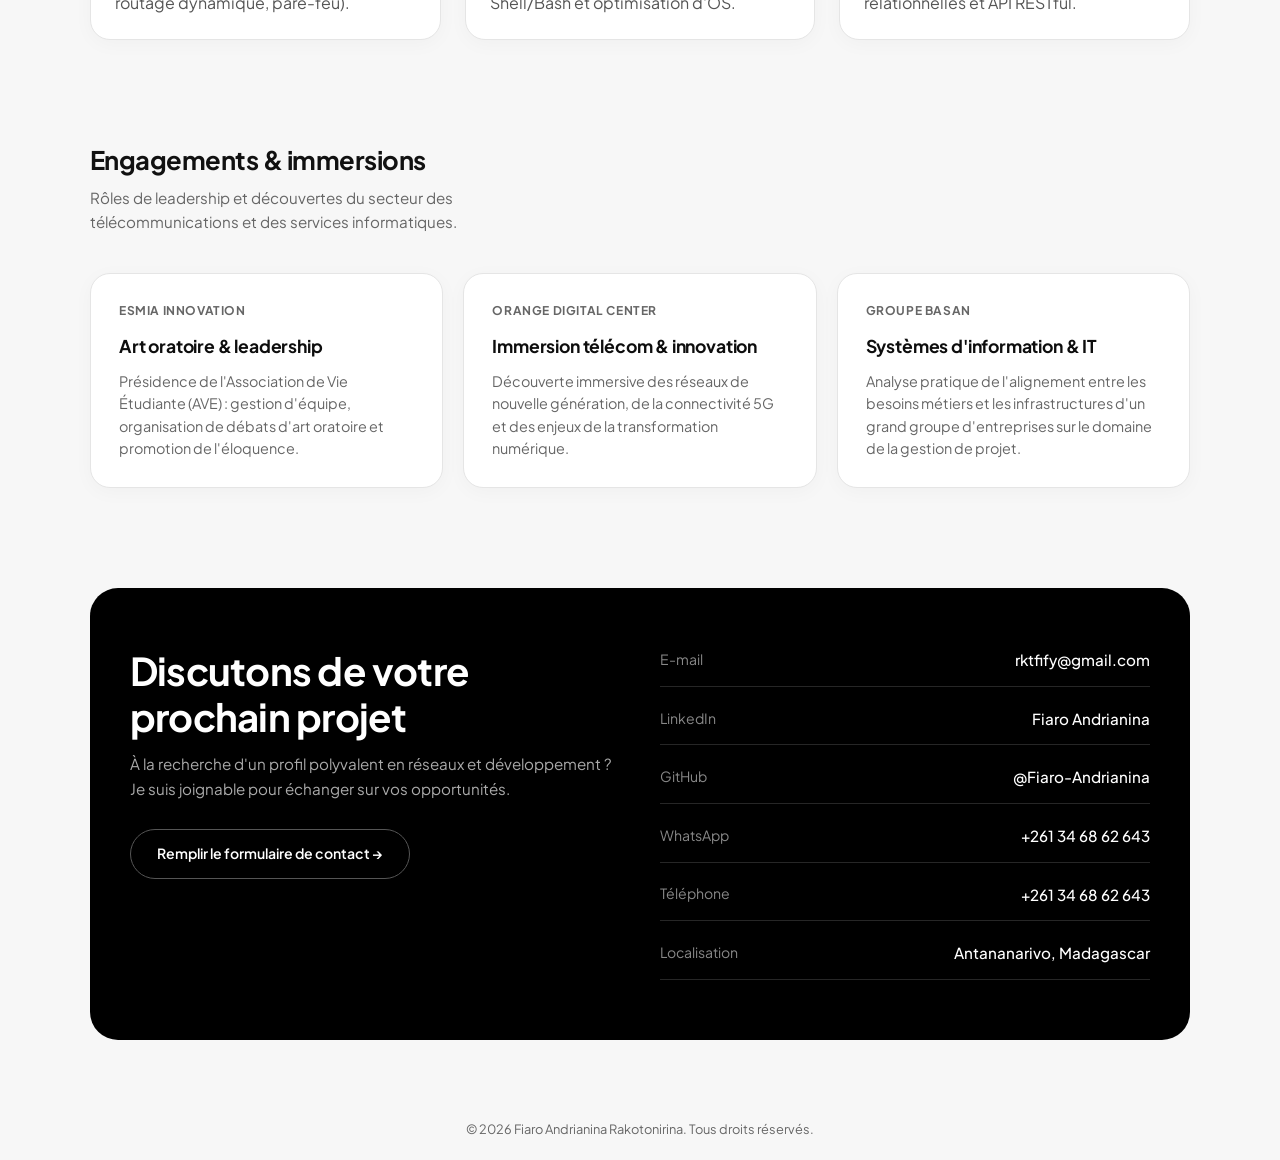
==== commit 53336804: "amelioration du portfolio le 22 oct 26" ====
--- a/index.html
+++ b/index.html
@@ -3,56 +3,99 @@
 <head>
     <meta charset="UTF-8">
     <meta name="viewport" content="width=device-width, initial-scale=1.0">
-    <title>Fiaro Andrianina | Portfolio Éditorial & Tech</title>
-    
+
+    <title>Fiaro Andrianina — Ingénieur Réseau &amp; Développeur Full-Stack</title>
+    <meta name="description" content="Fiaro Andrianina, ingénieur réseau et développeur full-stack basé à Antananarivo (Madagascar). Architectures réseau sécurisées, administration Linux et développement web moderne.">
+    <link rel="canonical" href="https://fiaro-andrianina.vercel.app/">
+    <meta name="robots" content="index, follow">
+
+    <meta property="og:type" content="website">
+    <meta property="og:locale" content="fr_FR">
+    <meta property="og:site_name" content="Fiaro Andrianina">
+    <meta property="og:title" content="Fiaro Andrianina — Ingénieur Réseau &amp; Développeur Full-Stack">
+    <meta property="og:description" content="Architectures réseau sécurisées, administration Linux et développement web moderne. Basé à Antananarivo, Madagascar.">
+    <meta property="og:url" content="https://fiaro-andrianina.vercel.app/">
+    <meta property="og:image" content="https://fiaro-andrianina.vercel.app/images/og-image.jpg">
+    <meta property="og:image:width" content="1200">
+    <meta property="og:image:height" content="630">
+    <meta property="og:image:alt" content="Portrait de Fiaro Andrianina, ingénieur réseau et développeur full-stack">
+
+    <meta name="twitter:card" content="summary_large_image">
+    <meta name="twitter:title" content="Fiaro Andrianina — Ingénieur Réseau &amp; Développeur Full-Stack">
+    <meta name="twitter:description" content="Architectures réseau sécurisées, administration Linux et développement web moderne.">
+    <meta name="twitter:image" content="https://fiaro-andrianina.vercel.app/images/og-image.jpg">
+
+    <meta name="theme-color" content="#F7F7F7">
+    <link rel="icon" href="images/favicon.svg" type="image/svg+xml">
+
     <!-- Polices Google Fonts -->
     <link rel="preconnect" href="https://fonts.googleapis.com">
     <link rel="preconnect" href="https://fonts.gstatic.com" crossorigin>
-    <link href="https://fonts.googleapis.com/css2?family=Plus+Jakarta+Sans:wght@300;400;500;600;700&family=Inter:wght@300;400;500;600&display=swap" rel="stylesheet">
+    <link rel="stylesheet" href="https://fonts.googleapis.com/css2?family=Plus+Jakarta+Sans:wght@300;400;500;600;700;800&display=swap">
+    <link rel="preload" as="image" href="images/hero-960.webp" type="image/webp" imagesrcset="images/hero-640.webp 640w, images/hero-960.webp 960w" imagesizes="(max-width: 480px) 280px, 420px">
 
     <!-- Fichier CSS principal -->
     <link rel="stylesheet" href="css/main.css">
 </head>
-<body>
+<body id="top">
+
+    <a href="#main" class="skip-link">Aller au contenu principal</a>
 
     <!-- Navigation supérieure -->
     <header class="navbar">
-        <div class="nav-brand">FIARO ANDRIANINA</div>
-        <nav class="nav-links">
-            <a href="#projects">Projets</a>
-            <a href="#skills">Compétences</a>
-            <a href="#contact">Contact</a>
-            <a href="#contact" class="status-text">Disponible pour opportunités &rarr;</a>
-        </nav>
+        <a href="#top" class="nav-brand">FIARO ANDRIANINA</a>
+
+        <button class="nav-toggle" type="button" aria-expanded="false" aria-controls="nav-menu" aria-label="Ouvrir le menu de navigation">
+            <span class="nav-toggle-bar" aria-hidden="true"></span>
+            <span class="nav-toggle-bar" aria-hidden="true"></span>
+        </button>
+
+        <div class="nav-menu" id="nav-menu">
+            <nav class="nav-links" aria-label="Navigation principale">
+                <a href="#about">À propos</a>
+                <a href="#projects">Projets</a>
+                <a href="#skills">Compétences</a>
+                <a href="#experiences">Expériences</a>
+                <a href="#contact">Contact</a>
+            </nav>
+            <a href="contact.html#formulaire" class="nav-cta">Me contacter &rarr;</a>
+        </div>
     </header>
 
-    <main>
+    <main id="main">
+
         <!-- Section Hero -->
-        <section class="hero-framer">
+        <section class="hero-framer" aria-labelledby="hero-title">
             <div class="hero-container">
                 <!-- Gauche -->
                 <div class="hero-left">
-                    <div class="status-badge">
-                        <span class="status-dot"></span>
-                        <span class="status-text">Disponible pour opportunités</span>
-                    </div>
-                    <h1 class="hero-heading">INGÉNIEUR RÉSEAU & DÉVELOPPEUR FULL-STACK</h1>
+                    <p class="status-badge">
+                        <span class="status-dot" aria-hidden="true"></span>
+                        <span class="status-label">Disponible pour opportunités</span>
+                    </p>
+                    <h1 class="hero-heading" id="hero-title">Ingénieur réseau &amp; développeur full-stack</h1>
                 </div>
 
                 <!-- Centre (Image) -->
                 <div class="hero-image-wrapper">
-                    <img src="images/sary_realiste.jpeg" alt="Fiaro Andrianina" class="hero-portrait">
-                    <div class="hero-fade-overlay"></div>
+                    <picture>
+                        <source type="image/webp" srcset="images/hero-640.webp 640w, images/hero-960.webp 960w" sizes="(max-width: 480px) 280px, 420px">
+                        <img src="images/hero.jpg"
+                             width="768" height="1365"
+                             alt="Portrait de Fiaro Andrianina"
+                             class="hero-portrait"
+                             loading="eager" decoding="async" fetchpriority="high">
+                    </picture>
                 </div>
 
                 <!-- Droite -->
                 <div class="hero-right">
                     <p class="hero-description">
-                        Spécialisé dans la conception d'architectures réseaux sécurisées, l'administration de serveurs Linux et le développement web moderne.
-                    </p>
-                    <div class="hero-cta-group" style="display: flex; gap: 12px; flex-wrap: wrap;">
-                        <a href="#contact" class="hero-btn">Me Contacter</a>
-                        <a href="images/CV_Fiaro_Andrianina.docx" download class="hero-btn-secondary" style="padding: 12px 20px; border: 1px solid #111; border-radius: 8px; text-decoration: none; color: #111; font-weight: 500; font-size: 0.9rem;">
+                        Spécialisé dans la conception d'architectures réseau sécurisées, l'administration de serveurs Linux et le développement web moderne.
+                    </p>
+                    <div class="hero-cta-group">
+                        <a href="contact.html" class="hero-btn">Me contacter</a>
+                        <a href="images/CV_Fiaro_Andrianina_detaille.pdf" download class="hero-btn-secondary">
                             Télécharger mon CV &darr;
                         </a>
                     </div>
@@ -61,151 +104,192 @@
         </section>
 
         <!-- Section À Propos -->
-        <section class="about-section" style="max-width: 1200px; margin: 80px auto; padding: 0 24px;">
-            <div style="background: #f8f9fa; border: 1px solid #e9ecef; border-radius: 16px; padding: 40px; display: grid; grid-template-columns: 1fr 2fr; gap: 32px; align-items: center;">
-                <h2 class="section-title" style="margin: 0;">À PROPOS DE MOI</h2>
-                <p style="font-size: 1.05rem; line-height: 1.7; color: #333; margin: 0;">
-                    Passionné par le monde de la tech et bercé par l'univers des jeux vidéo, j'ai très tôt développé une curiosité pour la logique et le fonctionnement des systèmes. Doté d'une forte capacité d'adaptation et d'apprentissage rapide, j'aime relever des défis complexes, qu'il s'agisse de concevoir une infrastructure réseau résiliente ou de développer des solutions web intuitives.
-                </p>
+        <section class="about-section" id="about" aria-labelledby="about-title">
+            <div class="about-card">
+                <h2 class="section-title about-title" id="about-title">À propos de moi</h2>
+
+                <div class="about-text-wrapper">
+                    <p class="about-text">
+                        Passionné par le monde de la tech et bercé par l'univers des jeux vidéo, j'ai très tôt développé une curiosité pour la logique et le fonctionnement des systèmes. Doté d'une forte capacité d'adaptation et d'apprentissage rapide, j'aime relever des défis complexes, qu'il s'agisse de concevoir une infrastructure réseau résiliente ou de développer des solutions web intuitives.
+                    </p>
+                </div>
+
+                <button class="about-toggle-btn" type="button" aria-expanded="false">
+                    <span class="about-toggle-label">Lire la suite</span>
+                    <span class="about-toggle-icon" aria-hidden="true">&darr;</span>
+                </button>
             </div>
         </section>
 
         <!-- Section Parcours / Formation -->
-        <section class="education-section" style="max-width: 1200px; margin: 100px auto; padding: 0 24px;">
+        <section class="education-section" id="parcours" aria-labelledby="education-title">
             <div class="section-header">
-                <h2 class="section-title">PARCOURS ACADÉMIQUE</h2>
-            </div>
-
-            <div style="display: grid; grid-template-columns: repeat(auto-fit, minmax(300px, 1fr)); gap: 24px; margin-top: 32px;">
-                <div style="padding: 24px; border: 1px solid #e5e5e5; border-radius: 12px; background: #fff;">
-                    <span style="font-size: 0.8rem; font-weight: 600; color: #666; text-transform: uppercase;">SPÉCIALISATION L3</span>
-                    <h3 style="font-size: 1.1rem; margin: 8px 0; font-weight: 700;">Génie Réseau & Infrastructures</h3>
-                    <p style="font-size: 0.9rem; color: #555; margin: 0; line-height: 1.5;">Conception d'architectures réseaux, routage, administration d'OS et gestion de la sécurité informatique.</p>
-                </div>
-
-                <div style="padding: 24px; border: 1px solid #e5e5e5; border-radius: 12px; background: #fff;">
-                    <span style="font-size: 0.8rem; font-weight: 600; color: #666; text-transform: uppercase;">TRONC COMMUN (2 ANS)</span>
-                    <h3 style="font-size: 1.1rem; margin: 8px 0; font-weight: 700;">Services Informatiques aux Organisations (SIO)</h3>
-                    <p style="font-size: 0.9rem; color: #555; margin: 0; line-height: 1.5;">Fondations en développement logiciel, gestion de bases de données et architectures des systèmes d'information.</p>
+                <h2 class="section-title" id="education-title">Parcours académique</h2>
+            </div>
+
+            <div class="education-grid">
+                <div class="education-card">
+                    <span class="education-tag">Spécialisation L3</span>
+                    <h3 class="education-name">Génie Réseau &amp; Infrastructures</h3>
+                    <p class="education-desc">
+                        Conception d'architectures réseaux, routage, administration d'OS et gestion de la sécurité informatique.
+                    </p>
+                </div>
+
+                <div class="education-card">
+                    <span class="education-tag">Tronc commun (2 ans)</span>
+                    <h3 class="education-name">Services Informatiques aux Organisations (SIO)</h3>
+                    <p class="education-desc">
+                        Fondations en développement logiciel, gestion de bases de données et architectures des systèmes d'information.
+                    </p>
                 </div>
             </div>
         </section>
 
         <!-- Section Projets Sélectionnés -->
-        <section class="projects-section" id="projects">
+        <section class="projects-section" id="projects" aria-labelledby="projects-title">
             <div class="section-header">
                 <div>
-                    <h2 class="section-title">PROJETS SÉLECTIONNÉS</h2>
+                    <h2 class="section-title" id="projects-title">Projets sélectionnés</h2>
                     <p class="section-subtitle">
                         Une sélection de travaux combinant algorithmique complexe, infrastructures serveurs et ingénierie logicielle.
                     </p>
                 </div>
-                <a href="https://github.com/Fiaro-Andrianina" target="_blank" rel="noopener noreferrer" class="view-all-link">VOIR TOUT SUR GITHUB &rarr;</a>
+                <a href="https://github.com/Fiaro-Andrianina" target="_blank" rel="noopener noreferrer" class="view-all-link">Voir tout sur GitHub &rarr;</a>
             </div>
 
             <div class="projects-grid">
                 <!-- Projet 1 -->
-                <article class="project-card">
+                <a href="https://github.com/Fiaro-Andrianina" target="_blank" rel="noopener noreferrer" class="project-card">
                     <div class="project-image">
-                        <img src="images/taxibe_ako.png" alt="Projet Taxi-Be Ako">
+                        <picture>
+                            <source type="image/webp" srcset="images/taxi-ako-480.webp 480w, images/taxi-ako-800.webp 800w" sizes="(max-width: 900px) calc(100vw - 72px), 520px">
+                            <img src="images/taxi-ako.jpg" width="800" height="450" alt="Interface de la plateforme Taxi-Be Ako" loading="lazy" decoding="async">
+                        </picture>
                     </div>
                     <div class="project-info">
-                        <span class="project-number">01</span>
+                        <span class="project-number" aria-hidden="true">01</span>
                         <div class="project-details">
-                            <h3 class="project-title">TAXI-BE AKO</h3>
-                            <p class="project-category">Plateforme Web & Mobile • Mobilité Urbaine</p>
-                            <p style="font-size: 0.88rem; color: #555; margin-top: 8px; line-height: 1.5;">
+                            <h3 class="project-title">Taxi-Be Ako</h3>
+                            <p class="project-category">Plateforme Web &amp; Mobile • Mobilité Urbaine</p>
+                            <p class="project-desc">
                                 Solution numérique pour optimiser la mobilité à Antananarivo : centralisation des itinéraires, arrêts et calcul de correspondances pour la planification efficace des trajets.
                             </p>
                         </div>
                     </div>
-                </article>
+                </a>
 
                 <!-- Projet 2 -->
-                <article class="project-card">
+                <a href="https://github.com/Fiaro-Andrianina" target="_blank" rel="noopener noreferrer" class="project-card">
                     <div class="project-image">
-                        <img src="assets/images/project-network.jpg" alt="Infrastructures Réseau & Sécurité">
+                        <img src="images/project-infra.svg" width="1366" height="768" alt="Schéma d'une architecture réseau avec serveurs DNS, DHCP et routeurs" loading="lazy" decoding="async">
                     </div>
                     <div class="project-info">
-                        <span class="project-number">02</span>
+                        <span class="project-number" aria-hidden="true">02</span>
                         <div class="project-details">
-                            <h3 class="project-title">INFRASTRUCTURE INFRA</h3>
-                            <p class="project-category">DNS, DHCP, Apache2 & Linux Security</p>
-                        </div>
-                    </div>
-                </article>
+                            <h3 class="project-title">Infrastructure Infra</h3>
+                            <p class="project-category">DNS, DHCP, Apache2 &amp; Linux Security</p>
+                            <p class="project-desc">
+                                Déploiement d'une infrastructure réseau complète sous Linux : services DNS et DHCP, serveur web Apache2, ainsi que le durcissement du système et des services exposés.
+                            </p>
+                        </div>
+                    </div>
+                </a>
 
                 <!-- Projet 3 -->
-                <article class="project-card">
+                <a href="https://github.com/Fiaro-Andrianina" target="_blank" rel="noopener noreferrer" class="project-card">
                     <div class="project-image">
-                        <img src="images/cv_dada.png" alt="Portfolio interactif">
+                        <picture>
+                            <source type="image/webp" srcset="images/portfolio-480.webp 480w, images/portfolio-800.webp 800w" sizes="(max-width: 900px) calc(100vw - 72px), 520px">
+                            <img src="images/portfolio.jpg" width="800" height="413" alt="Aperçu du portfolio web en HTML, CSS et JavaScript natif" loading="lazy" decoding="async">
+                        </picture>
                     </div>
                     <div class="project-info">
-                        <span class="project-number">03</span>
+                        <span class="project-number" aria-hidden="true">03</span>
                         <div class="project-details">
-                            <h3 class="project-title">PORTFOLIO SIMPLIFIÉ</h3>
-                            <p class="project-category">UI/UX • Native HTML5, CSS3, JavaScript</p>
-                        </div>
-                    </div>
-                </article>
+                            <h3 class="project-title">Portfolio simplifié</h3>
+                            <p class="project-category">UI/UX • HTML5, CSS3, JavaScript</p>
+                            <p class="project-desc">
+                                Interface web statique et responsive, animée au défilement, sans framework ni dépendance externe. Pensée pour un chargement rapide sur mobile.
+                            </p>
+                        </div>
+                    </div>
+                </a>
 
                 <!-- Projet 4 -->
-                <article class="project-card">
+                <a href="https://github.com/Fiaro-Andrianina" target="_blank" rel="noopener noreferrer" class="project-card">
                     <div class="project-image">
-                        <img src="images/database_app.png" alt="Plateforme Full-Stack">
+                        <img src="images/project-garage.svg" width="1366" height="768" alt="Schéma d'une base de données reliée à un serveur d'application" loading="lazy" decoding="async">
                     </div>
                     <div class="project-info">
-                        <span class="project-number">04</span>
+                        <span class="project-number" aria-hidden="true">04</span>
                         <div class="project-details">
-                            <h3 class="project-title">GESTION D'UN SITE DE GARAGE</h3>
-                            <p class="project-category">Full-Stack • Spring Boot & Thymeleaf</p>
-                        </div>
-                    </div>
-                </article>
+                            <h3 class="project-title">Gestion d'un site de garage</h3>
+                            <p class="project-category">Full-Stack • Spring Boot &amp; Thymeleaf</p>
+                            <p class="project-desc">
+                                Application web de gestion d'un garage : véhicules, clients et rendez-vous centralisés, avec authentification et interface d'administration.
+                            </p>
+                        </div>
+                    </div>
+                </a>
             </div>
         </section>
 
         <!-- Section Compétences & Expertise -->
-        <section class="skills-section" id="skills">
+        <section class="skills-section" id="skills" aria-labelledby="skills-title">
             <div class="skills-grid-layout">
                 <div class="skills-left">
-                    <h2 class="section-title">COMPÉTENCES & EXPERTISE</h2>
-                    
+                    <h2 class="section-title" id="skills-title">Compétences &amp; expertise</h2>
+
                     <div class="skills-list">
                         <div class="skill-item">
                             <div class="skill-info">
-                                <span class="skill-name">LINUX & SYSADMIN (UBUNTU / DEBIAN)</span>
+                                <span class="skill-name">Linux &amp; Sysadmin (Ubuntu / Debian)</span>
                                 <span class="skill-percent">80%</span>
                             </div>
-                            <div class="skill-bar-container"><div class="skill-progress" style="width: 80%;"></div></div>
-                        </div>
+                            <div class="skill-bar-container" role="progressbar" aria-label="Linux et administration système" aria-valuenow="80" aria-valuemin="0" aria-valuemax="100">
+                                <div class="skill-progress" style="width: 80%;"></div>
+                            </div>
+                        </div>
+
                         <div class="skill-item">
                             <div class="skill-info">
-                                <span class="skill-name">RÉSEAUX, ROUTAGE & INFRASTRUCTURES</span>
+                                <span class="skill-name">Réseaux, routage &amp; infrastructures</span>
                                 <span class="skill-percent">75%</span>
                             </div>
-                            <div class="skill-bar-container"><div class="skill-progress" style="width: 75%;"></div></div>
-                        </div>
+                            <div class="skill-bar-container" role="progressbar" aria-label="Réseaux, routage et infrastructures" aria-valuenow="75" aria-valuemin="0" aria-valuemax="100">
+                                <div class="skill-progress" style="width: 75%;"></div>
+                            </div>
+                        </div>
+
                         <div class="skill-item">
                             <div class="skill-info">
-                                <span class="skill-name">JAVA & PYTHON (BACKEND & ALGORITHMES)</span>
+                                <span class="skill-name">Java &amp; Python (backend &amp; algorithmes)</span>
                                 <span class="skill-percent">70%</span>
                             </div>
-                            <div class="skill-bar-container"><div class="skill-progress" style="width: 70%;"></div></div>
-                        </div>
+                            <div class="skill-bar-container" role="progressbar" aria-label="Java et Python" aria-valuenow="70" aria-valuemin="0" aria-valuemax="100">
+                                <div class="skill-progress" style="width: 70%;"></div>
+                            </div>
+                        </div>
+
                         <div class="skill-item">
                             <div class="skill-info">
-                                <span class="skill-name">JAVASCRIPT / VUE.JS / REACT</span>
+                                <span class="skill-name">JavaScript / Vue.js / React</span>
                                 <span class="skill-percent">65%</span>
                             </div>
-                            <div class="skill-bar-container"><div class="skill-progress" style="width: 65%;"></div></div>
-                        </div>
+                            <div class="skill-bar-container" role="progressbar" aria-label="JavaScript, Vue.js et React" aria-valuenow="65" aria-valuemin="0" aria-valuemax="100">
+                                <div class="skill-progress" style="width: 65%;"></div>
+                            </div>
+                        </div>
+
                         <div class="skill-item">
                             <div class="skill-info">
-                                <span class="skill-name">BASES DE DONNÉES (SQL, MYSQL, POSTGRESQL)</span>
+                                <span class="skill-name">Bases de données (SQL, MySQL, PostgreSQL)</span>
                                 <span class="skill-percent">75%</span>
                             </div>
-                            <div class="skill-bar-container"><div class="skill-progress" style="width: 75%;"></div></div>
+                            <div class="skill-bar-container" role="progressbar" aria-label="Bases de données" aria-valuenow="75" aria-valuemin="0" aria-valuemax="100">
+                                <div class="skill-progress" style="width: 75%;"></div>
+                            </div>
                         </div>
                     </div>
                 </div>
@@ -213,47 +297,48 @@
                 <div class="skills-right">
                     <div class="quote-container">
                         <blockquote class="quote-text">
-                            " Unir la stabilité des infrastructures réseaux à la souplesse du développement d'applications pour créer des écosystèmes durables. "
+                            « Unir la stabilité des infrastructures réseaux à la souplesse du développement d'applications pour créer des écosystèmes durables. »
                         </blockquote>
                     </div>
                 </div>
             </div>
 
-                <!-- Outils & Environnement -->
+            <!-- Outils & Environnement -->
             <div class="skills-tools">
-                <h3 class="tools-title">ENVIRONNEMENT & OUTILS DE TRAVAIL</h3>
-                    <div class="tools-tags">
-                        <span class="tool-badge">VS Code</span>
-                        <span class="tool-badge">Git</span>
-                        <span class="tool-badge">Docker</span>
-                        <span class="tool-badge">VirtualBox</span>
-                        <span class="tool-badge">Postman</span>
-                        <span class="tool-badge">PhpMyAdmin</span>
-                        <span class="tool-badge">Eclipse</span>
-                    </div>
-                </div>
-
+                <h3 class="tools-title">Environnement &amp; outils de travail</h3>
+                <div class="tools-tags">
+                    <span class="tool-badge">VS Code</span>
+                    <span class="tool-badge">Git</span>
+                    <span class="tool-badge">Docker</span>
+                    <span class="tool-badge">VirtualBox</span>
+                    <span class="tool-badge">Postman</span>
+                    <span class="tool-badge">phpMyAdmin</span>
+                    <span class="tool-badge">Eclipse</span>
+                </div>
+            </div>
+
+            <!-- Cartes d'expertise -->
             <div class="skills-highlights">
                 <div class="highlight-card">
-                    <h3 class="highlight-title">ARCHITECTURE RÉSEAU</h3>
+                    <h3 class="highlight-title">Architecture réseau</h3>
                     <p class="highlight-desc">Déploiement et sécurisation des services fondamentaux (DNS, DHCP, routage dynamique, pare-feu).</p>
                 </div>
                 <div class="highlight-card">
-                    <h3 class="highlight-title">ADMINISTRATION SYSTÈME</h3>
+                    <h3 class="highlight-title">Administration système</h3>
                     <p class="highlight-desc">Gestion des environnements virtuels et conteneurisés, automatisation Shell/Bash et optimisation d'OS.</p>
                 </div>
                 <div class="highlight-card">
-                    <h3 class="highlight-title">INGÉNIERIE LOGICIELLE</h3>
+                    <h3 class="highlight-title">Ingénierie logicielle</h3>
                     <p class="highlight-desc">Conception orientée objet, modélisation de bases de données relationnelles et API RESTful.</p>
                 </div>
             </div>
         </section>
 
         <!-- Section Expériences / Engagements -->
-        <section class="experience-section">
+        <section class="experience-section" id="experiences" aria-labelledby="experience-title">
             <div class="section-header">
                 <div>
-                    <h2 class="section-title">ENGAGEMENTS & IMMERSIONS</h2>
+                    <h2 class="section-title" id="experience-title">Engagements &amp; immersions</h2>
                     <p class="section-subtitle">
                         Rôles de leadership et découvertes du secteur des télécommunications et des services informatiques.
                     </p>
@@ -262,24 +347,24 @@
 
             <div class="experience-grid">
                 <article class="experience-card">
-                    <span class="exp-tag">ESMIA INNOVATION</span>
-                    <h3>Art Oratoire & Leadership</h3>
+                    <span class="exp-tag">ESMIA Innovation</span>
+                    <h3>Art oratoire &amp; leadership</h3>
                     <p>
                         Présidence de l'Association de Vie Étudiante (AVE) : gestion d'équipe, organisation de débats d'art oratoire et promotion de l'éloquence.
                     </p>
                 </article>
 
                 <article class="experience-card">
-                    <span class="exp-tag">ORANGE DIGITAL CENTER</span>
-                    <h3>Immersion Télécom & Innovation</h3>
+                    <span class="exp-tag">Orange Digital Center</span>
+                    <h3>Immersion télécom &amp; innovation</h3>
                     <p>
                         Découverte immersive des réseaux de nouvelle génération, de la connectivité 5G et des enjeux de la transformation numérique.
                     </p>
                 </article>
 
                 <article class="experience-card">
-                    <span class="exp-tag">GROUPE BASAN</span>
-                    <h3>Systèmes d'Information & IT</h3>
+                    <span class="exp-tag">Groupe BASAN</span>
+                    <h3>Systèmes d'information &amp; IT</h3>
                     <p>
                         Analyse pratique de l'alignement entre les besoins métiers et les infrastructures d'un grand groupe d'entreprises sur le domaine de la gestion de projet.
                     </p>
@@ -288,32 +373,37 @@
         </section>
 
         <!-- Section Contact -->
-        <section class="contact-section" id="contact">
+        <section class="contact-section" id="contact" aria-labelledby="contact-title">
             <div class="contact-card">
                 <div class="contact-cta">
-                    <h2>DISCUTONS DE VOTRE PROCHAIN PROJET</h2>
+                    <h2 id="contact-title">Discutons de votre prochain projet</h2>
                     <p>À la recherche d'un profil polyvalent en réseaux et développement ? Je suis joignable pour échanger sur vos opportunités.</p>
+                    <a href="contact.html#formulaire" class="contact-form-link">Remplir le formulaire de contact &rarr;</a>
                 </div>
 
                 <div class="contact-links">
                     <a href="mailto:rktfify@gmail.com" class="contact-item">
-                        <span>E-MAIL</span>
+                        <span>E-mail</span>
                         <span>rktfify@gmail.com</span>
                     </a>
-                    <a href="https://linkedin.com/in/fiaro-andrianina-rakotonirina" target="_blank" rel="noopener noreferrer" class="contact-item">
-                        <span>LINKEDIN</span>
+                    <a href="https://www.linkedin.com/in/fiaro-andrianina-rakotonirina" target="_blank" rel="noopener noreferrer" class="contact-item">
+                        <span>LinkedIn</span>
                         <span>Fiaro Andrianina</span>
                     </a>
                     <a href="https://github.com/Fiaro-Andrianina" target="_blank" rel="noopener noreferrer" class="contact-item">
-                        <span>GITHUB</span>
+                        <span>GitHub</span>
                         <span>@Fiaro-Andrianina</span>
                     </a>
-                     <a href="https://wa.me/261346862643" target="_blank" rel="noopener noreferrer" class="contact-item">
-                        <span>WHATSAPP</span>
-                        <span>+261 34 68 62 64 3</span>
+                    <a href="https://wa.me/261346862643" target="_blank" rel="noopener noreferrer" class="contact-item">
+                        <span>WhatsApp</span>
+                        <span>+261 34 68 62 643</span>
+                    </a>
+                    <a href="tel:+261346862643" class="contact-item">
+                        <span>Téléphone</span>
+                        <span>+261 34 68 62 643</span>
                     </a>
                     <div class="contact-item">
-                        <span>LOCALISATION</span>
+                        <span>Localisation</span>
                         <span>Antananarivo, Madagascar</span>
                     </div>
                 </div>
@@ -322,10 +412,10 @@
     </main>
 
     <footer>
-        <p>&copy; 2026 Fiaro Andrianina Rakotonirina. Tous droits réservés.</p>
+        <p>&copy; <span id="year">2026</span> Fiaro Andrianina Rakotonirina. Tous droits réservés.</p>
     </footer>
 
     <!-- Script JavaScript principal -->
-    <script src="js/main.js"></script>
+    <script src="js/main.js" defer></script>
 </body>
 </html>
--- a/css/main.css
+++ b/css/main.css
@@ -5,7 +5,10 @@
 /* Composants */
 @import 'components/nav.css';
 @import 'components/hero.css';
+@import 'components/about.css';
+@import 'components/education.css';
 @import 'components/projects.css';
 @import 'components/skills.css';
 @import 'components/experience.css';
-@import 'components/contact.css';+@import 'components/contact.css';
+@import 'components/form.css';
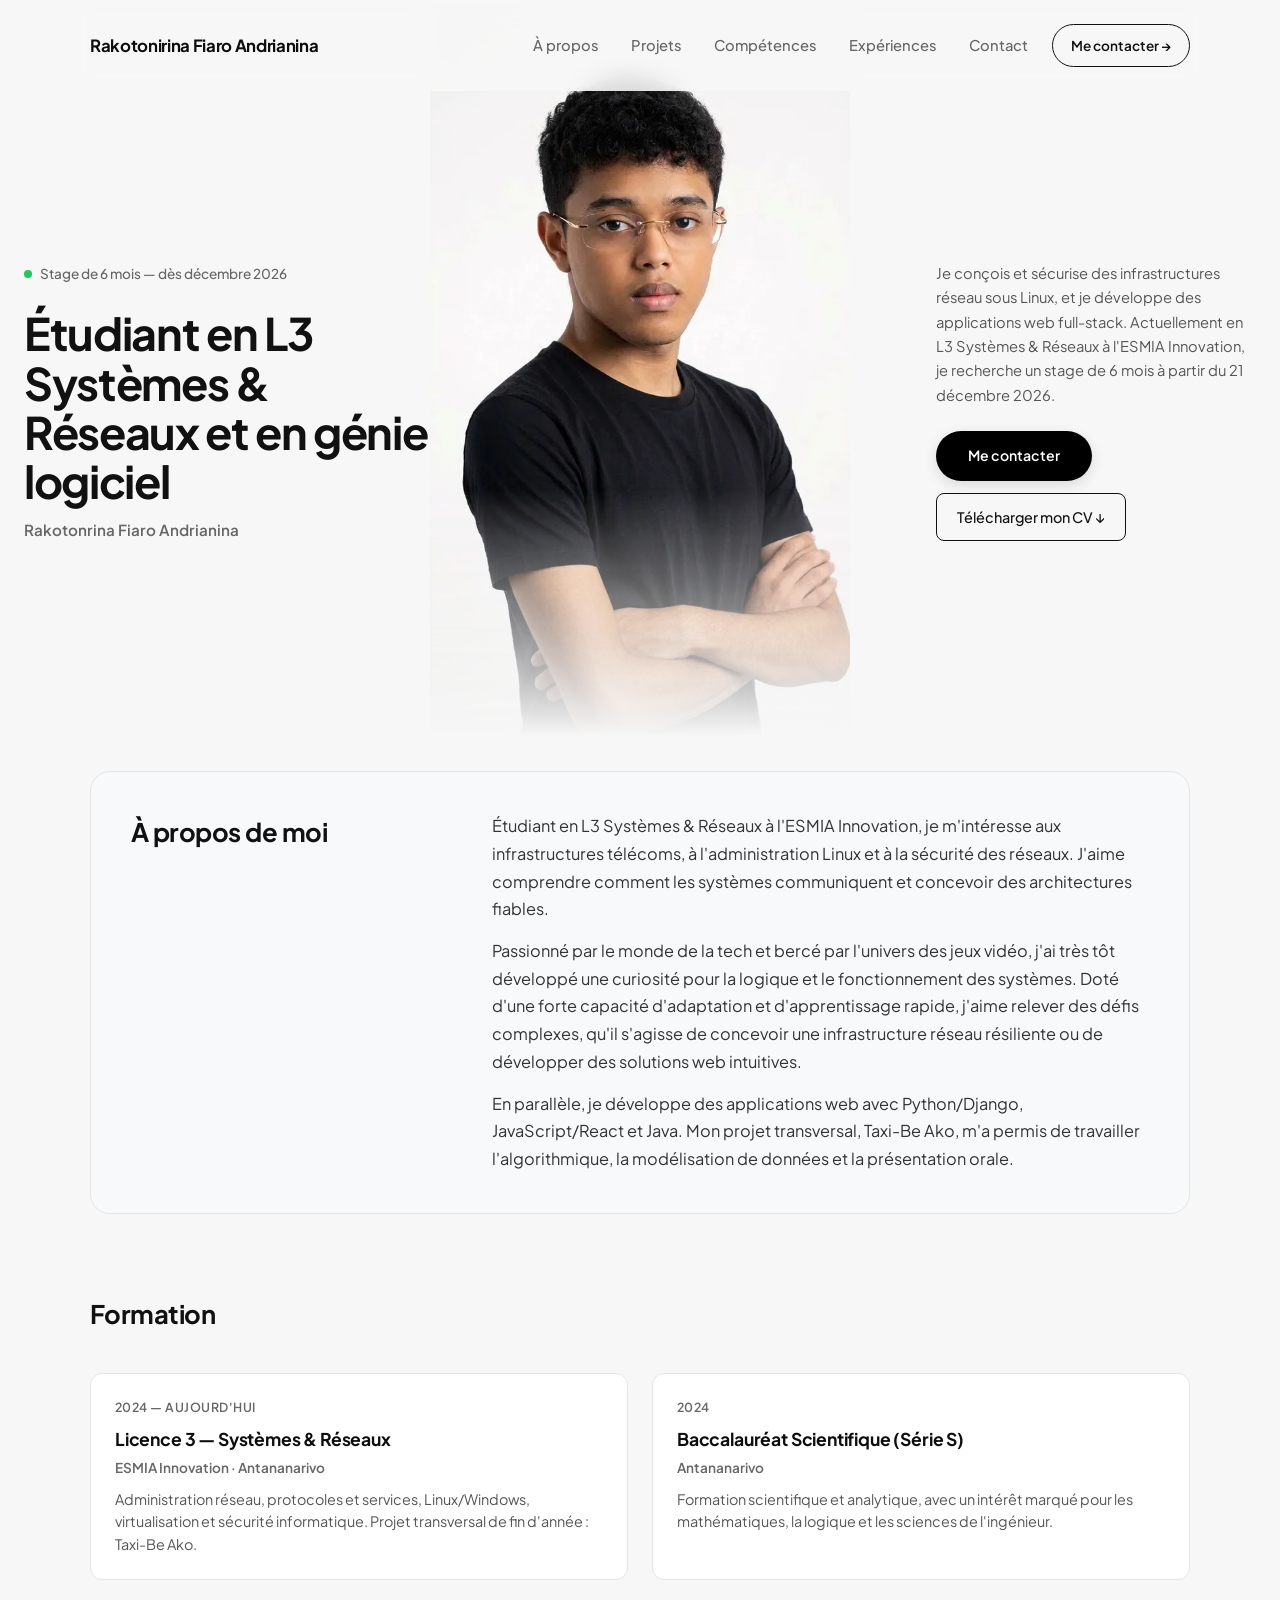
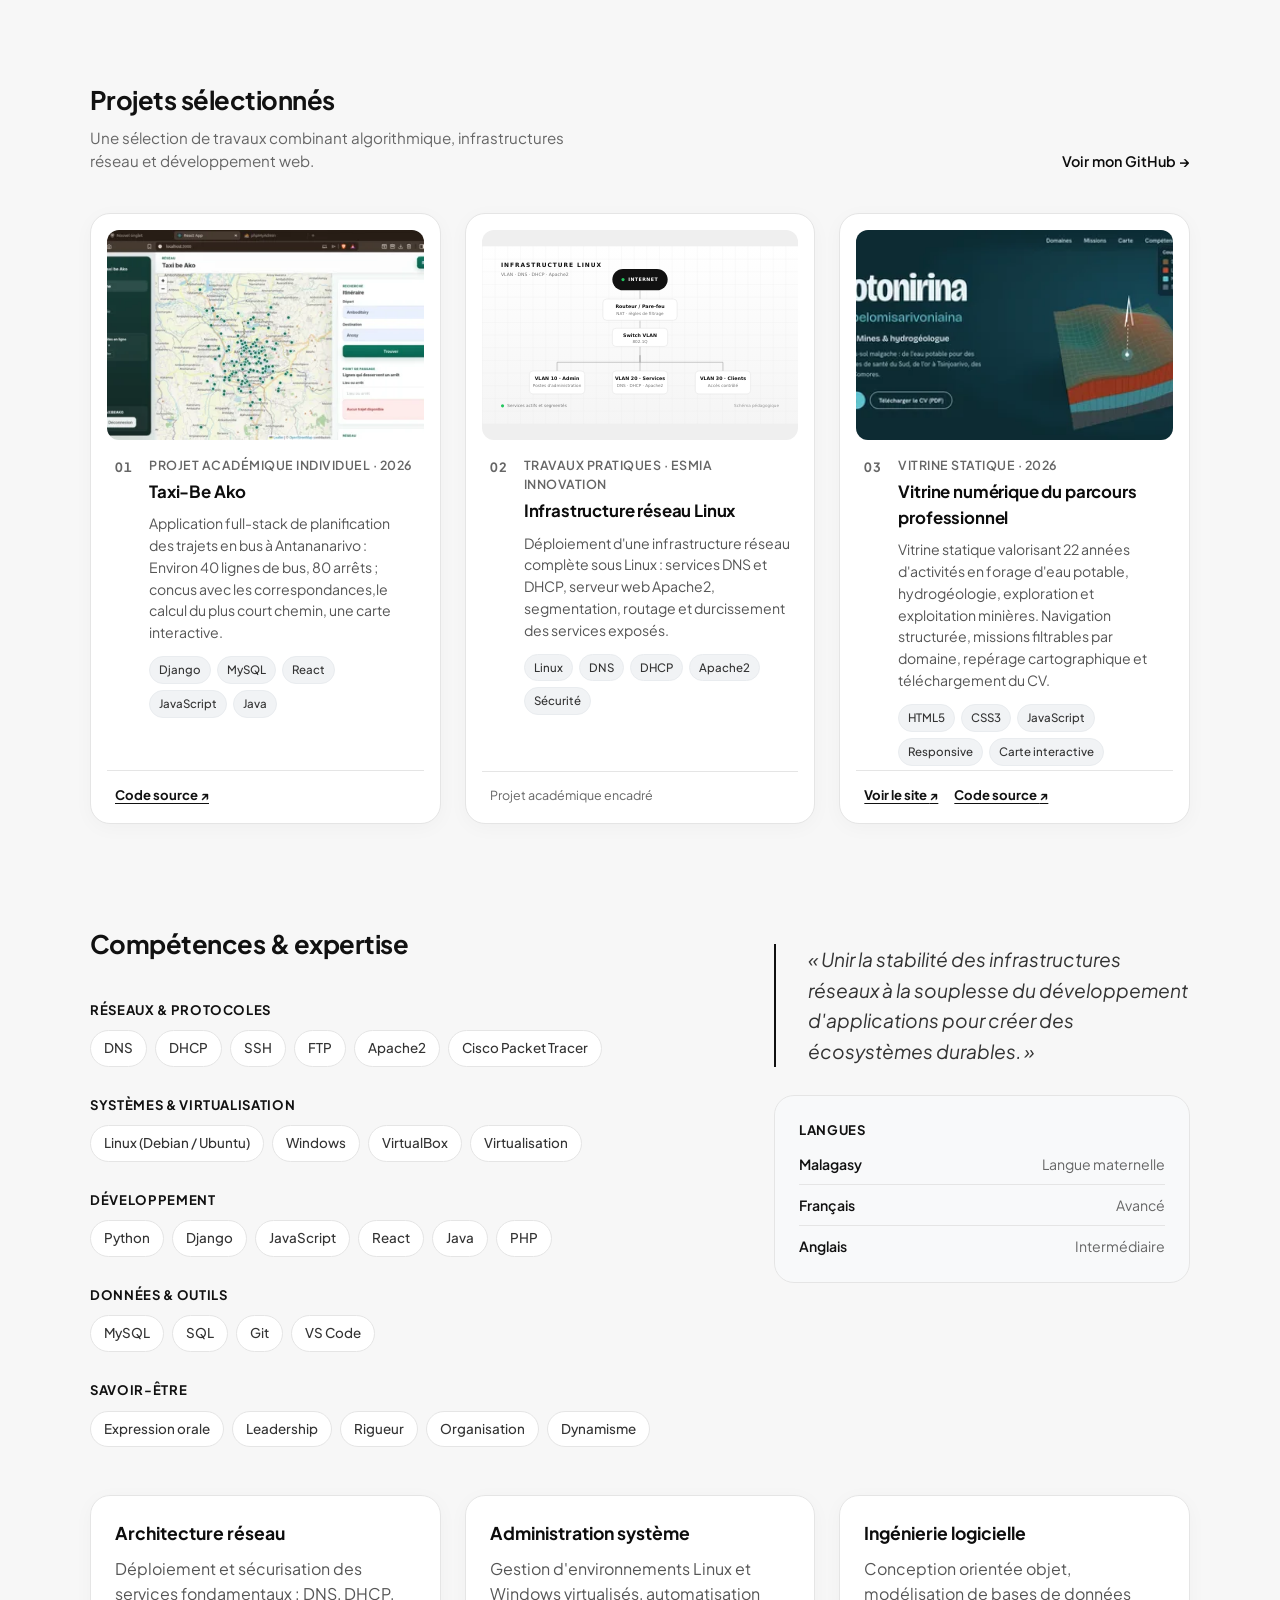
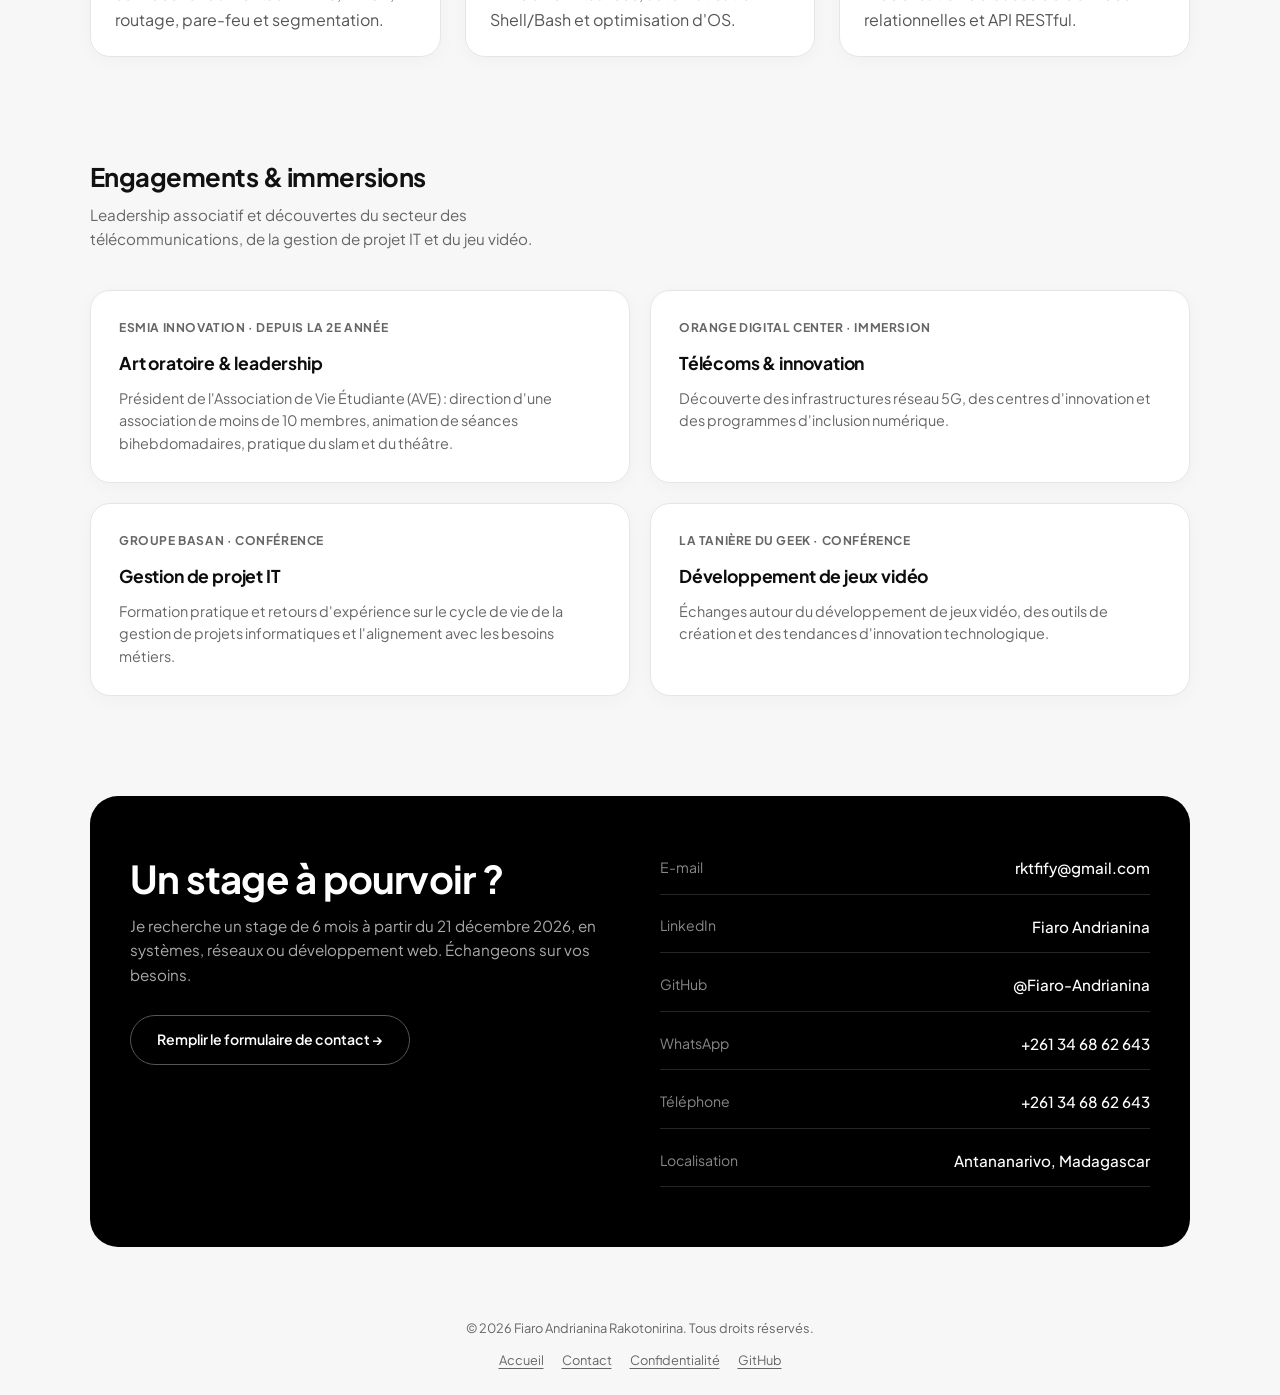
==== commit 6f4b2d9b: "correction des problemes du vendredi 23 oct 26 sur les noms et les url , ainsi que du formulaire" ====
--- a/index.html
+++ b/index.html
@@ -4,29 +4,33 @@
     <meta charset="UTF-8">
     <meta name="viewport" content="width=device-width, initial-scale=1.0">
 
-    <title>Fiaro Andrianina — Ingénieur Réseau &amp; Développeur Full-Stack</title>
-    <meta name="description" content="Fiaro Andrianina, ingénieur réseau et développeur full-stack basé à Antananarivo (Madagascar). Architectures réseau sécurisées, administration Linux et développement web moderne.">
+    <title>Fiaro Andrianina — Étudiant en L3 Systèmes &amp; Réseaux | Développeur full-stack</title>
+    <meta name="description" content="Portfolio de Fiaro Andrianina, étudiant en L3 Systèmes &amp; Réseaux à l'ESMIA Innovation (Antananarivo). Recherche un stage de 6 mois dès décembre 2026 : réseaux, Linux, Python/Django et React.">
+    <meta name="author" content="Fiaro Andrianina Rakotonirina">
     <link rel="canonical" href="https://fiaro-andrianina.vercel.app/">
     <meta name="robots" content="index, follow">
 
     <meta property="og:type" content="website">
     <meta property="og:locale" content="fr_FR">
     <meta property="og:site_name" content="Fiaro Andrianina">
-    <meta property="og:title" content="Fiaro Andrianina — Ingénieur Réseau &amp; Développeur Full-Stack">
-    <meta property="og:description" content="Architectures réseau sécurisées, administration Linux et développement web moderne. Basé à Antananarivo, Madagascar.">
+    <meta property="og:title" content="Fiaro Andrianina — Étudiant en L3 Systèmes &amp; Réseaux">
+    <meta property="og:description" content="Réseaux, administration Linux et développement web full-stack. Recherche un stage de 6 mois dès décembre 2026.">
     <meta property="og:url" content="https://fiaro-andrianina.vercel.app/">
     <meta property="og:image" content="https://fiaro-andrianina.vercel.app/images/og-image.jpg">
     <meta property="og:image:width" content="1200">
     <meta property="og:image:height" content="630">
-    <meta property="og:image:alt" content="Portrait de Fiaro Andrianina, ingénieur réseau et développeur full-stack">
+    <meta property="og:image:alt" content="Portfolio de Fiaro Andrianina, étudiant en L3 Systèmes &amp; Réseaux">
 
     <meta name="twitter:card" content="summary_large_image">
-    <meta name="twitter:title" content="Fiaro Andrianina — Ingénieur Réseau &amp; Développeur Full-Stack">
-    <meta name="twitter:description" content="Architectures réseau sécurisées, administration Linux et développement web moderne.">
+    <meta name="twitter:title" content="Fiaro Andrianina — Étudiant en L3 Systèmes &amp; Réseaux">
+    <meta name="twitter:description" content="Réseaux, administration Linux et développement web full-stack. Recherche un stage de 6 mois dès décembre 2026.">
     <meta name="twitter:image" content="https://fiaro-andrianina.vercel.app/images/og-image.jpg">
 
     <meta name="theme-color" content="#F7F7F7">
     <link rel="icon" href="images/favicon.svg" type="image/svg+xml">
+    <link rel="apple-touch-icon" href="images/apple-touch-icon.png">
+    <link rel="me" href="https://github.com/Fiaro-Andrianina">
+    <link rel="me" href="https://www.linkedin.com/in/fiaro-andrianina-rakotonirina">
 
     <!-- Polices Google Fonts -->
     <link rel="preconnect" href="https://fonts.googleapis.com">
@@ -34,8 +38,53 @@
     <link rel="stylesheet" href="https://fonts.googleapis.com/css2?family=Plus+Jakarta+Sans:wght@300;400;500;600;700;800&display=swap">
     <link rel="preload" as="image" href="images/hero-960.webp" type="image/webp" imagesrcset="images/hero-640.webp 640w, images/hero-960.webp 960w" imagesizes="(max-width: 480px) 280px, 420px">
 
-    <!-- Fichier CSS principal -->
-    <link rel="stylesheet" href="css/main.css">
+    <!-- Feuilles de style -->
+    <link rel="stylesheet" href="css/variables.css">
+    <link rel="stylesheet" href="css/base.css">
+    <link rel="stylesheet" href="css/components/nav.css">
+    <link rel="stylesheet" href="css/components/hero.css">
+    <link rel="stylesheet" href="css/components/about.css">
+    <link rel="stylesheet" href="css/components/education.css">
+    <link rel="stylesheet" href="css/components/projects.css">
+    <link rel="stylesheet" href="css/components/skills.css">
+    <link rel="stylesheet" href="css/components/experience.css">
+    <link rel="stylesheet" href="css/components/contact.css">
+    <noscript><link rel="stylesheet" href="css/no-js.css"></noscript>
+
+    <script type="application/ld+json">
+    {
+      "@context": "https://schema.org",
+      "@type": "Person",
+      "name": "Fiaro Andrianina Rakotonirina",
+      "givenName": "Fiaro",
+      "familyName": "Rakotonirina",
+      "additionalName": "Andrianina",
+      "jobTitle": "Étudiant en L3 Systèmes & Réseaux",
+      "description": "Étudiant en L3 Systèmes & Réseaux à l'ESMIA Innovation, développeur full-stack et candidat à un stage de 6 mois dès décembre 2026.",
+      "url": "https://fiaro-andrianina.vercel.app/",
+      "image": "https://fiaro-andrianina.vercel.app/images/hero-960.webp",
+      "email": "mailto:rktfify@gmail.com",
+      "telephone": "+261346862643",
+      "address": {
+        "@type": "PostalAddress",
+        "addressLocality": "Antananarivo",
+        "addressCountry": "MG"
+      },
+      "alumniOf": {
+        "@type": "CollegeOrUniversity",
+        "name": "ESMIA Innovation"
+      },
+      "knowsLanguage": ["mg", "fr", "en"],
+      "sameAs": [
+        "https://github.com/Fiaro-Andrianina",
+        "https://www.linkedin.com/in/fiaro-andrianina-rakotonirina"
+      ],
+      "seeks": {
+        "@type": "Demand",
+        "name": "Stage de 6 mois en systèmes et réseaux à partir du 21 décembre 2026"
+      }
+    }
+    </script>
 </head>
 <body id="top">
 
@@ -43,7 +92,7 @@
 
     <!-- Navigation supérieure -->
     <header class="navbar">
-        <a href="#top" class="nav-brand">FIARO ANDRIANINA</a>
+        <a href="#top" class="nav-brand">Rakotonirina Fiaro Andrianina</a>
 
         <button class="nav-toggle" type="button" aria-expanded="false" aria-controls="nav-menu" aria-label="Ouvrir le menu de navigation">
             <span class="nav-toggle-bar" aria-hidden="true"></span>
@@ -67,31 +116,29 @@
         <!-- Section Hero -->
         <section class="hero-framer" aria-labelledby="hero-title">
             <div class="hero-container">
-                <!-- Gauche -->
                 <div class="hero-left">
                     <p class="status-badge">
                         <span class="status-dot" aria-hidden="true"></span>
-                        <span class="status-label">Disponible pour opportunités</span>
-                    </p>
-                    <h1 class="hero-heading" id="hero-title">Ingénieur réseau &amp; développeur full-stack</h1>
-                </div>
-
-                <!-- Centre (Image) -->
+                        <span class="status-label">Stage de 6 mois — dès décembre 2026</span>
+                    </p>
+                    <h1 class="hero-heading" id="hero-title">Étudiant en L3 Systèmes &amp; Réseaux et en génie logiciel</h1>
+                    <p class="hero-role">Rakotonrina Fiaro Andrianina</p>
+                </div>
+
                 <div class="hero-image-wrapper">
                     <picture>
                         <source type="image/webp" srcset="images/hero-640.webp 640w, images/hero-960.webp 960w" sizes="(max-width: 480px) 280px, 420px">
                         <img src="images/hero.jpg"
-                             width="768" height="1365"
+                             width="960" height="1706"
                              alt="Portrait de Fiaro Andrianina"
                              class="hero-portrait"
                              loading="eager" decoding="async" fetchpriority="high">
                     </picture>
                 </div>
 
-                <!-- Droite -->
                 <div class="hero-right">
                     <p class="hero-description">
-                        Spécialisé dans la conception d'architectures réseau sécurisées, l'administration de serveurs Linux et le développement web moderne.
+                        Je conçois et sécurise des infrastructures réseau sous Linux, et je développe des applications web full-stack. Actuellement en L3 Systèmes &amp; Réseaux à l'ESMIA Innovation, je recherche un stage de 6 mois à partir du 21 décembre 2026.
                     </p>
                     <div class="hero-cta-group">
                         <a href="contact.html" class="hero-btn">Me contacter</a>
@@ -108,13 +155,19 @@
             <div class="about-card">
                 <h2 class="section-title about-title" id="about-title">À propos de moi</h2>
 
-                <div class="about-text-wrapper">
+                <div class="about-text-wrapper" id="about-content">
+                    <p class="about-text">
+                        Étudiant en L3 Systèmes &amp; Réseaux à l'ESMIA Innovation, je m'intéresse aux infrastructures télécoms, à l'administration Linux et à la sécurité des réseaux. J'aime comprendre comment les systèmes communiquent et concevoir des architectures fiables.
+                    </p>
                     <p class="about-text">
                         Passionné par le monde de la tech et bercé par l'univers des jeux vidéo, j'ai très tôt développé une curiosité pour la logique et le fonctionnement des systèmes. Doté d'une forte capacité d'adaptation et d'apprentissage rapide, j'aime relever des défis complexes, qu'il s'agisse de concevoir une infrastructure réseau résiliente ou de développer des solutions web intuitives.
                     </p>
-                </div>
-
-                <button class="about-toggle-btn" type="button" aria-expanded="false">
+                    <p class="about-text">
+                        En parallèle, je développe des applications web avec Python/Django, JavaScript/React et Java. Mon projet transversal, Taxi-Be Ako, m'a permis de travailler l'algorithmique, la modélisation de données et la présentation orale.
+                    </p>
+                </div>
+
+                <button class="about-toggle-btn" type="button" aria-expanded="false" aria-controls="about-content">
                     <span class="about-toggle-label">Lire la suite</span>
                     <span class="about-toggle-icon" aria-hidden="true">&darr;</span>
                 </button>
@@ -124,23 +177,25 @@
         <!-- Section Parcours / Formation -->
         <section class="education-section" id="parcours" aria-labelledby="education-title">
             <div class="section-header">
-                <h2 class="section-title" id="education-title">Parcours académique</h2>
+                <h2 class="section-title" id="education-title">Formation</h2>
             </div>
 
             <div class="education-grid">
                 <div class="education-card">
-                    <span class="education-tag">Spécialisation L3</span>
-                    <h3 class="education-name">Génie Réseau &amp; Infrastructures</h3>
+                    <span class="education-tag">2024 — aujourd'hui</span>
+                    <h3 class="education-name">Licence 3 — Systèmes &amp; Réseaux</h3>
+                    <p class="education-school">ESMIA Innovation · Antananarivo</p>
                     <p class="education-desc">
-                        Conception d'architectures réseaux, routage, administration d'OS et gestion de la sécurité informatique.
+                        Administration réseau, protocoles et services, Linux/Windows, virtualisation et sécurité informatique. Projet transversal de fin d'année : Taxi-Be Ako.
                     </p>
                 </div>
 
                 <div class="education-card">
-                    <span class="education-tag">Tronc commun (2 ans)</span>
-                    <h3 class="education-name">Services Informatiques aux Organisations (SIO)</h3>
+                    <span class="education-tag">2024</span>
+                    <h3 class="education-name">Baccalauréat Scientifique (Série S)</h3>
+                    <p class="education-school">Antananarivo</p>
                     <p class="education-desc">
-                        Fondations en développement logiciel, gestion de bases de données et architectures des systèmes d'information.
+                        Formation scientifique et analytique, avec un intérêt marqué pour les mathématiques, la logique et les sciences de l'ingénieur.
                     </p>
                 </div>
             </div>
@@ -152,86 +207,106 @@
                 <div>
                     <h2 class="section-title" id="projects-title">Projets sélectionnés</h2>
                     <p class="section-subtitle">
-                        Une sélection de travaux combinant algorithmique complexe, infrastructures serveurs et ingénierie logicielle.
-                    </p>
-                </div>
-                <a href="https://github.com/Fiaro-Andrianina" target="_blank" rel="noopener noreferrer" class="view-all-link">Voir tout sur GitHub &rarr;</a>
+                        Une sélection de travaux combinant algorithmique, infrastructures réseau et développement web.
+                    </p>
+                </div>
+                <a href="https://github.com/Fiaro-Andrianina" target="_blank" rel="noopener noreferrer" class="view-all-link">Voir mon GitHub &rarr;</a>
             </div>
 
             <div class="projects-grid">
                 <!-- Projet 1 -->
-                <a href="https://github.com/Fiaro-Andrianina" target="_blank" rel="noopener noreferrer" class="project-card">
+                <article class="project-card">
                     <div class="project-image">
                         <picture>
-                            <source type="image/webp" srcset="images/taxi-ako-480.webp 480w, images/taxi-ako-800.webp 800w" sizes="(max-width: 900px) calc(100vw - 72px), 520px">
-                            <img src="images/taxi-ako.jpg" width="800" height="450" alt="Interface de la plateforme Taxi-Be Ako" loading="lazy" decoding="async">
+                            <source type="image/webp" srcset="images/taxi-ako-480.webp 480w, images/taxi-ako-800.webp 800w" sizes="(max-width: 900px) calc(100vw - 40px), 360px">
+                            <img src="images/taxi-ako.jpg" width="800" height="450" alt="Aperçu de l'interface Taxi-Be Ako avec carte des lignes de bus" loading="lazy" decoding="async">
                         </picture>
                     </div>
                     <div class="project-info">
                         <span class="project-number" aria-hidden="true">01</span>
                         <div class="project-details">
+                            <p class="project-category">Projet académique individuel · 2026</p>
                             <h3 class="project-title">Taxi-Be Ako</h3>
-                            <p class="project-category">Plateforme Web &amp; Mobile • Mobilité Urbaine</p>
                             <p class="project-desc">
-                                Solution numérique pour optimiser la mobilité à Antananarivo : centralisation des itinéraires, arrêts et calcul de correspondances pour la planification efficace des trajets.
+                                Application full-stack de planification des trajets en bus à Antananarivo : Environ 40 lignes de bus, 80 arrêts ; concus avec les correspondances,le calcul du plus court chemin, une carte interactive.
                             </p>
-                        </div>
-                    </div>
-                </a>
+                            <ul class="project-tags" aria-label="Technologies utilisées">
+                                <li>Django</li>
+                                <li>MySQL</li>
+                                <li>React</li>
+                                <li>JavaScript</li>
+                                <li>Java</li>
+                            </ul>
+                        </div>
+                    </div>
+                    <div class="project-links">
+                        <a href="https://github.com/Fiaro-Andrianina/taxi_be_ako" target="_blank" rel="noopener noreferrer" class="project-link" aria-label="Voir le code source de Taxi-Be Ako sur GitHub (nouvel onglet)">
+                            Code source <span aria-hidden="true">&#8599;</span>
+                        </a>
+                    </div>
+                </article>
 
                 <!-- Projet 2 -->
-                <a href="https://github.com/Fiaro-Andrianina" target="_blank" rel="noopener noreferrer" class="project-card">
+                <article class="project-card">
                     <div class="project-image">
-                        <img src="images/project-infra.svg" width="1366" height="768" alt="Schéma d'une architecture réseau avec serveurs DNS, DHCP et routeurs" loading="lazy" decoding="async">
+                        <img src="images/project-infra.svg" width="800" height="450" alt="Schéma d'une infrastructure réseau Linux avec routeur, pare-feu, DNS, DHCP et serveur Apache2" loading="lazy" decoding="async">
                     </div>
                     <div class="project-info">
                         <span class="project-number" aria-hidden="true">02</span>
                         <div class="project-details">
-                            <h3 class="project-title">Infrastructure Infra</h3>
-                            <p class="project-category">DNS, DHCP, Apache2 &amp; Linux Security</p>
+                            <p class="project-category">Travaux pratiques · ESMIA Innovation</p>
+                            <h3 class="project-title">Infrastructure réseau Linux</h3>
                             <p class="project-desc">
-                                Déploiement d'une infrastructure réseau complète sous Linux : services DNS et DHCP, serveur web Apache2, ainsi que le durcissement du système et des services exposés.
+                                Déploiement d'une infrastructure réseau complète sous Linux : services DNS et DHCP, serveur web Apache2, segmentation, routage et durcissement des services exposés.
                             </p>
-                        </div>
-                    </div>
-                </a>
+                            <ul class="project-tags" aria-label="Technologies utilisées">
+                                <li>Linux</li>
+                                <li>DNS</li>
+                                <li>DHCP</li>
+                                <li>Apache2</li>
+                                <li>Sécurité</li>
+                            </ul>
+                        </div>
+                    </div>
+                    <div class="project-links">
+                        <span class="project-note">Projet académique encadré</span>
+                    </div>
+                </article>
 
                 <!-- Projet 3 -->
-                <a href="https://github.com/Fiaro-Andrianina" target="_blank" rel="noopener noreferrer" class="project-card">
+                <article class="project-card">
                     <div class="project-image">
                         <picture>
-                            <source type="image/webp" srcset="images/portfolio-480.webp 480w, images/portfolio-800.webp 800w" sizes="(max-width: 900px) calc(100vw - 72px), 520px">
-                            <img src="images/portfolio.jpg" width="800" height="413" alt="Aperçu du portfolio web en HTML, CSS et JavaScript natif" loading="lazy" decoding="async">
+                            <source type="image/webp" srcset="images/portfolio-480.webp 480w, images/portfolio-800.webp 800w" sizes="(max-width: 900px) calc(100vw - 40px), 360px">
+                            <img src="images/portfolio.jpg" width="800" height="329" alt="Aperçu de la vitrine numérique du parcours professionnel en HTML, CSS et JavaScript" loading="lazy" decoding="async">
                         </picture>
                     </div>
                     <div class="project-info">
                         <span class="project-number" aria-hidden="true">03</span>
                         <div class="project-details">
-                            <h3 class="project-title">Portfolio simplifié</h3>
-                            <p class="project-category">UI/UX • HTML5, CSS3, JavaScript</p>
+                            <p class="project-category">Vitrine statique · 2026</p>
+                            <h3 class="project-title">Vitrine numérique du parcours professionnel</h3>
                             <p class="project-desc">
-                                Interface web statique et responsive, animée au défilement, sans framework ni dépendance externe. Pensée pour un chargement rapide sur mobile.
+                                Vitrine statique valorisant 22 années d'activités en forage d'eau potable, hydrogéologie, exploration et exploitation minières. Navigation structurée, missions filtrables par domaine, repérage cartographique et téléchargement du CV.
                             </p>
-                        </div>
-                    </div>
-                </a>
-
-                <!-- Projet 4 -->
-                <a href="https://github.com/Fiaro-Andrianina" target="_blank" rel="noopener noreferrer" class="project-card">
-                    <div class="project-image">
-                        <img src="images/project-garage.svg" width="1366" height="768" alt="Schéma d'une base de données reliée à un serveur d'application" loading="lazy" decoding="async">
-                    </div>
-                    <div class="project-info">
-                        <span class="project-number" aria-hidden="true">04</span>
-                        <div class="project-details">
-                            <h3 class="project-title">Gestion d'un site de garage</h3>
-                            <p class="project-category">Full-Stack • Spring Boot &amp; Thymeleaf</p>
-                            <p class="project-desc">
-                                Application web de gestion d'un garage : véhicules, clients et rendez-vous centralisés, avec authentification et interface d'administration.
-                            </p>
-                        </div>
-                    </div>
-                </a>
+                            <ul class="project-tags" aria-label="Technologies utilisées">
+                                <li>HTML5</li>
+                                <li>CSS3</li>
+                                <li>JavaScript</li>
+                                <li>Responsive</li>
+                                <li>Carte interactive</li>
+                            </ul>
+                        </div>
+                    </div>
+                    <div class="project-links">
+                        <a href="https://misarivo-cv.vercel.app/" target="_blank" rel="noopener noreferrer" class="project-link" aria-label="Voir la vitrine en ligne (nouvel onglet)">
+                            Voir le site <span aria-hidden="true">&#8599;</span>
+                        </a>
+                        <a href="https://github.com/Fiaro-Andrianina/Misarivo_cv" target="_blank" rel="noopener noreferrer" class="project-link" aria-label="Voir le code source de la vitrine sur GitHub (nouvel onglet)">
+                            Code source <span aria-hidden="true">&#8599;</span>
+                        </a>
+                    </div>
+                </article>
             </div>
         </section>
 
@@ -241,91 +316,91 @@
                 <div class="skills-left">
                     <h2 class="section-title" id="skills-title">Compétences &amp; expertise</h2>
 
-                    <div class="skills-list">
-                        <div class="skill-item">
-                            <div class="skill-info">
-                                <span class="skill-name">Linux &amp; Sysadmin (Ubuntu / Debian)</span>
-                                <span class="skill-percent">80%</span>
-                            </div>
-                            <div class="skill-bar-container" role="progressbar" aria-label="Linux et administration système" aria-valuenow="80" aria-valuemin="0" aria-valuemax="100">
-                                <div class="skill-progress" style="width: 80%;"></div>
-                            </div>
-                        </div>
-
-                        <div class="skill-item">
-                            <div class="skill-info">
-                                <span class="skill-name">Réseaux, routage &amp; infrastructures</span>
-                                <span class="skill-percent">75%</span>
-                            </div>
-                            <div class="skill-bar-container" role="progressbar" aria-label="Réseaux, routage et infrastructures" aria-valuenow="75" aria-valuemin="0" aria-valuemax="100">
-                                <div class="skill-progress" style="width: 75%;"></div>
-                            </div>
-                        </div>
-
-                        <div class="skill-item">
-                            <div class="skill-info">
-                                <span class="skill-name">Java &amp; Python (backend &amp; algorithmes)</span>
-                                <span class="skill-percent">70%</span>
-                            </div>
-                            <div class="skill-bar-container" role="progressbar" aria-label="Java et Python" aria-valuenow="70" aria-valuemin="0" aria-valuemax="100">
-                                <div class="skill-progress" style="width: 70%;"></div>
-                            </div>
-                        </div>
-
-                        <div class="skill-item">
-                            <div class="skill-info">
-                                <span class="skill-name">JavaScript / Vue.js / React</span>
-                                <span class="skill-percent">65%</span>
-                            </div>
-                            <div class="skill-bar-container" role="progressbar" aria-label="JavaScript, Vue.js et React" aria-valuenow="65" aria-valuemin="0" aria-valuemax="100">
-                                <div class="skill-progress" style="width: 65%;"></div>
-                            </div>
-                        </div>
-
-                        <div class="skill-item">
-                            <div class="skill-info">
-                                <span class="skill-name">Bases de données (SQL, MySQL, PostgreSQL)</span>
-                                <span class="skill-percent">75%</span>
-                            </div>
-                            <div class="skill-bar-container" role="progressbar" aria-label="Bases de données" aria-valuenow="75" aria-valuemin="0" aria-valuemax="100">
-                                <div class="skill-progress" style="width: 75%;"></div>
-                            </div>
-                        </div>
-                    </div>
-                </div>
-
-                <div class="skills-right">
-                    <div class="quote-container">
-                        <blockquote class="quote-text">
+                    <div class="skill-groups">
+                        <div class="skill-group">
+                            <h3 class="skill-group-title">Réseaux &amp; protocoles</h3>
+                            <ul class="skill-tags">
+                                <li>DNS</li>
+                                <li>DHCP</li>
+                                <li>SSH</li>
+                                <li>FTP</li>
+                                <li>Apache2</li>
+                                <li>Cisco Packet Tracer</li>
+                            </ul>
+                        </div>
+
+                        <div class="skill-group">
+                            <h3 class="skill-group-title">Systèmes &amp; virtualisation</h3>
+                            <ul class="skill-tags">
+                                <li>Linux (Debian / Ubuntu)</li>
+                                <li>Windows</li>
+                                <li>VirtualBox</li>
+                                <li>Virtualisation</li>
+                            </ul>
+                        </div>
+
+                        <div class="skill-group">
+                            <h3 class="skill-group-title">Développement</h3>
+                            <ul class="skill-tags">
+                                <li>Python</li>
+                                <li>Django</li>
+                                <li>JavaScript</li>
+                                <li>React</li>
+                                <li>Java</li>
+                                <li>PHP</li>
+                            </ul>
+                        </div>
+
+                        <div class="skill-group">
+                            <h3 class="skill-group-title">Données &amp; outils</h3>
+                            <ul class="skill-tags">
+                                <li>MySQL</li>
+                                <li>SQL</li>
+                                <li>Git</li>
+                                <li>VS Code</li>
+                            </ul>
+                        </div>
+
+                        <div class="skill-group">
+                            <h3 class="skill-group-title">Savoir-être</h3>
+                            <ul class="skill-tags">
+                                <li>Expression orale</li>
+                                <li>Leadership</li>
+                                <li>Rigueur</li>
+                                <li>Organisation</li>
+                                <li>Dynamisme</li>
+                            </ul>
+                        </div>
+                    </div>
+                </div>
+
+                <aside class="skills-right" aria-label="Langues et approche">
+                    <blockquote class="quote-container">
+                        <p class="quote-text">
                             « Unir la stabilité des infrastructures réseaux à la souplesse du développement d'applications pour créer des écosystèmes durables. »
-                        </blockquote>
-                    </div>
-                </div>
-            </div>
-
-            <!-- Outils & Environnement -->
-            <div class="skills-tools">
-                <h3 class="tools-title">Environnement &amp; outils de travail</h3>
-                <div class="tools-tags">
-                    <span class="tool-badge">VS Code</span>
-                    <span class="tool-badge">Git</span>
-                    <span class="tool-badge">Docker</span>
-                    <span class="tool-badge">VirtualBox</span>
-                    <span class="tool-badge">Postman</span>
-                    <span class="tool-badge">phpMyAdmin</span>
-                    <span class="tool-badge">Eclipse</span>
-                </div>
+                        </p>
+                    </blockquote>
+
+                    <div class="languages-card">
+                        <h3 class="tools-title">Langues</h3>
+                        <ul class="languages-list">
+                            <li><span>Malagasy</span><span>Langue maternelle</span></li>
+                            <li><span>Français</span><span>Avancé</span></li>
+                            <li><span>Anglais</span><span>Intermédiaire</span></li>
+                        </ul>
+                    </div>
+                </aside>
             </div>
 
             <!-- Cartes d'expertise -->
             <div class="skills-highlights">
                 <div class="highlight-card">
                     <h3 class="highlight-title">Architecture réseau</h3>
-                    <p class="highlight-desc">Déploiement et sécurisation des services fondamentaux (DNS, DHCP, routage dynamique, pare-feu).</p>
+                    <p class="highlight-desc">Déploiement et sécurisation des services fondamentaux : DNS, DHCP, routage, pare-feu et segmentation.</p>
                 </div>
                 <div class="highlight-card">
                     <h3 class="highlight-title">Administration système</h3>
-                    <p class="highlight-desc">Gestion des environnements virtuels et conteneurisés, automatisation Shell/Bash et optimisation d'OS.</p>
+                    <p class="highlight-desc">Gestion d'environnements Linux et Windows virtualisés, automatisation Shell/Bash et optimisation d'OS.</p>
                 </div>
                 <div class="highlight-card">
                     <h3 class="highlight-title">Ingénierie logicielle</h3>
@@ -340,33 +415,41 @@
                 <div>
                     <h2 class="section-title" id="experience-title">Engagements &amp; immersions</h2>
                     <p class="section-subtitle">
-                        Rôles de leadership et découvertes du secteur des télécommunications et des services informatiques.
+                        Leadership associatif et découvertes du secteur des télécommunications, de la gestion de projet IT et du jeu vidéo.
                     </p>
                 </div>
             </div>
 
             <div class="experience-grid">
                 <article class="experience-card">
-                    <span class="exp-tag">ESMIA Innovation</span>
+                    <span class="exp-tag">ESMIA Innovation · Depuis la 2e année</span>
                     <h3>Art oratoire &amp; leadership</h3>
                     <p>
-                        Présidence de l'Association de Vie Étudiante (AVE) : gestion d'équipe, organisation de débats d'art oratoire et promotion de l'éloquence.
+                        Président de l'Association de Vie Étudiante (AVE) : direction d'une association de moins de 10 membres, animation de séances bihebdomadaires, pratique du slam et du théâtre.
                     </p>
                 </article>
 
                 <article class="experience-card">
-                    <span class="exp-tag">Orange Digital Center</span>
-                    <h3>Immersion télécom &amp; innovation</h3>
+                    <span class="exp-tag">Orange Digital Center · Immersion</span>
+                    <h3>Télécoms &amp; innovation</h3>
                     <p>
-                        Découverte immersive des réseaux de nouvelle génération, de la connectivité 5G et des enjeux de la transformation numérique.
+                        Découverte des infrastructures réseau 5G, des centres d'innovation et des programmes d'inclusion numérique.
                     </p>
                 </article>
 
                 <article class="experience-card">
-                    <span class="exp-tag">Groupe BASAN</span>
-                    <h3>Systèmes d'information &amp; IT</h3>
+                    <span class="exp-tag">Groupe Basan · Conférence</span>
+                    <h3>Gestion de projet IT</h3>
                     <p>
-                        Analyse pratique de l'alignement entre les besoins métiers et les infrastructures d'un grand groupe d'entreprises sur le domaine de la gestion de projet.
+                        Formation pratique et retours d'expérience sur le cycle de vie de la gestion de projets informatiques et l'alignement avec les besoins métiers.
+                    </p>
+                </article>
+
+                <article class="experience-card">
+                    <span class="exp-tag">La Tanière du Geek · Conférence</span>
+                    <h3>Développement de jeux vidéo</h3>
+                    <p>
+                        Échanges autour du développement de jeux vidéo, des outils de création et des tendances d'innovation technologique.
                     </p>
                 </article>
             </div>
@@ -376,8 +459,8 @@
         <section class="contact-section" id="contact" aria-labelledby="contact-title">
             <div class="contact-card">
                 <div class="contact-cta">
-                    <h2 id="contact-title">Discutons de votre prochain projet</h2>
-                    <p>À la recherche d'un profil polyvalent en réseaux et développement ? Je suis joignable pour échanger sur vos opportunités.</p>
+                    <h2 id="contact-title">Un stage à pourvoir ?</h2>
+                    <p>Je recherche un stage de 6 mois à partir du 21 décembre 2026, en systèmes, réseaux ou développement web. Échangeons sur vos besoins.</p>
                     <a href="contact.html#formulaire" class="contact-form-link">Remplir le formulaire de contact &rarr;</a>
                 </div>
 
@@ -413,9 +496,14 @@
 
     <footer>
         <p>&copy; <span id="year">2026</span> Fiaro Andrianina Rakotonirina. Tous droits réservés.</p>
+        <nav class="footer-links" aria-label="Liens de pied de page">
+            <a href="index.html">Accueil</a>
+            <a href="contact.html">Contact</a>
+            <a href="confidentialite.html">Confidentialité</a>
+            <a href="https://github.com/Fiaro-Andrianina" target="_blank" rel="noopener noreferrer">GitHub</a>
+        </nav>
     </footer>
 
-    <!-- Script JavaScript principal -->
     <script src="js/main.js" defer></script>
 </body>
-</html>+</html>
--- a/css/variables.css
+++ b/css/variables.css
@@ -0,0 +1,63 @@
+/* ==========================================================================
+   CHARTE GRAPHIQUE & VARIABLES GLOBALES
+   ========================================================================== */
+:root {
+  /* Palette neutre et moderne */
+  --color-bg: #F7F7F7;            /* Fond principal très clair */
+  --color-bg-translucent: rgba(247, 247, 247, 0.88);
+  --color-card: #FFFFFF;          /* Surfaces des cartes */
+  --color-text: #0D0D0D;          /* Texte principal sombre */
+  --color-ink: #111111;           /* Variante quasi noire (titres, barres) */
+  --color-ink-hover: #222222;
+  --color-muted: #666666;         /* Texte secondaire */
+  --color-body: #555555;          /* Texte de paragraphe */
+  --color-body-strong: #333333;
+  --color-border: #E5E5E5;        /* Bordures fines */
+  --color-border-hover: #C9C9C9;
+  --color-subtle: #EFEFEF;        /* Fond neutre (placeholders, vignettes) */
+  --color-surface: #F8F9FA;       /* Fond légèrement grisé (carte "à propos") */
+  --color-chip: #F1F3F5;          /* Fond des badges d'outils */
+  --color-chip-border: #E9ECEF;
+  --color-green: #22C55E;         /* Pastille de statut "disponible" */
+  --color-green-strong: #15803D;  /* Astérisque requis, contraste renforcé */
+  --color-white: #FFFFFF;
+
+  /* Sections sombres (carte de contact) */
+  --color-dark: #000000;
+  --color-dark-2: #262626;
+  --color-dark-3: #555555;
+  --color-dark-text: #FFFFFF;
+  --color-dark-muted: #AAAAAA;
+  --color-dark-label: #888888;
+
+  /* États du formulaire */
+  --color-placeholder: #767676;
+  --color-danger: #B91C1C;
+  --color-danger-bg: #FEF2F2;
+  --color-danger-border: #FECACA;
+  --color-success-bg: #ECFDF5;
+  --color-success-border: #A7F3D0;
+  --color-success-text: #065F46;
+  --color-overlay: rgba(0, 0, 0, 0.2);
+
+  /* Typographie épurée */
+  --font-main: 'Plus Jakarta Sans', system-ui, -apple-system, 'Segoe UI', sans-serif;
+
+  /* Conteneurs et formes */
+  --max-width: 1140px;
+  --max-width-hero: 1280px;
+  --section-margin: 0 auto 100px;
+  --navbar-height: 92px;
+  --radius-pill: 9999px;          /* Boutons pilules */
+  --radius-card: 20px;            /* Arrondi des cartes */
+  --radius-lg: 28px;              /* Arrondi de la carte de contact */
+
+  /* Ombres & micro-interactions */
+  --shadow-button: 0 10px 25px -5px rgba(0, 0, 0, 0.2);
+  --shadow-card: 0 4px 20px rgba(0, 0, 0, 0.03);
+  --shadow-hero-btn: 0 4px 14px rgba(0, 0, 0, 0.12);
+  --shadow-hero-btn-hover: 0 6px 20px rgba(0, 0, 0, 0.18);
+  --transition-fast: 0.2s ease;
+  --transition-smooth: 0.3s cubic-bezier(0.16, 1, 0.3, 1);
+  --ease-out-expo: cubic-bezier(0.16, 1, 0.3, 1);
+}
--- a/css/base.css
+++ b/css/base.css
@@ -0,0 +1,215 @@
+/* ==========================================================================
+   RESET & STYLES DE BASE (GLOBAL)
+   ========================================================================== */
+*,
+*::before,
+*::after {
+  box-sizing: border-box;
+  margin: 0;
+  padding: 0;
+}
+
+html {
+  scroll-behavior: smooth;
+  scroll-padding-top: var(--navbar-height);
+  background-color: var(--color-bg);
+  font-size: 100%;
+  -webkit-text-size-adjust: 100%;
+}
+
+body {
+  background-color: var(--color-bg);
+  color: var(--color-text);
+  font-family: var(--font-main);
+  line-height: 1.55;
+  -webkit-font-smoothing: antialiased;
+  -moz-osx-font-smoothing: grayscale;
+  text-rendering: optimizeLegibility;
+  overflow-x: hidden;
+  overflow-x: clip;
+  min-height: 100vh;
+}
+
+/* Verrouille le défilement quand le menu mobile est ouvert */
+body.nav-open {
+  overflow: hidden;
+}
+
+/* --- Traitement des images & médias --- */
+img,
+picture,
+video,
+canvas,
+svg {
+  max-width: 100%;
+  height: auto;
+  display: block;
+}
+
+/* --- Typographie & Liens --- */
+a {
+  color: inherit;
+  text-decoration: none;
+  background-color: transparent;
+}
+
+button,
+input,
+textarea,
+select {
+  font: inherit;
+  color: inherit;
+  border: none;
+  background: none;
+}
+
+/* Le focus n'est jamais supprimé : il est stylé ci-dessous */
+:focus-visible {
+  outline: 2px solid var(--color-ink);
+  outline-offset: 3px;
+  border-radius: 4px;
+}
+
+/* --- Sélection de texte --- */
+::selection {
+  background-color: var(--color-text);
+  color: var(--color-white);
+}
+
+::-moz-selection {
+  background-color: var(--color-text);
+  color: var(--color-white);
+}
+
+/* --- Accessibilité --- */
+.skip-link {
+  position: absolute;
+  top: -100px;
+  left: 16px;
+  z-index: 200;
+  padding: 12px 20px;
+  background-color: var(--color-ink);
+  color: var(--color-white);
+  font-size: 0.9rem;
+  font-weight: 600;
+  border-radius: 0 0 8px 8px;
+  transition: top var(--transition-fast);
+}
+
+.skip-link:focus-visible {
+  top: 0;
+}
+
+.visually-hidden {
+  position: absolute !important;
+  width: 1px;
+  height: 1px;
+  padding: 0;
+  margin: -1px;
+  overflow: hidden;
+  clip: rect(0, 0, 0, 0);
+  white-space: nowrap;
+  border: 0;
+}
+
+/* ==========================================================================
+   APPARITION AU DÉFILEMENT
+   `translate` est utilisé volontairement : c'est une propriété distincte de
+   `transform`, donc elle se compose avec le tilt des cartes au lieu de
+   l'écraser. Sans JavaScript, la classe n'est jamais posée et le contenu
+   reste simplement visible.
+   ========================================================================== */
+.reveal {
+  opacity: 0;
+  translate: 0 24px;
+  transition: opacity 0.8s var(--ease-out-expo), translate 0.8s var(--ease-out-expo);
+}
+
+.reveal.is-revealed {
+  opacity: 1;
+  translate: 0 0;
+}
+
+/* ==========================================================================
+   STRUCTURES & COMPOSANTS RÉUTILISABLES
+   ========================================================================== */
+main > section {
+  max-width: var(--max-width);
+  margin: var(--section-margin);
+  padding: 0 20px;
+}
+
+.section-header {
+  display: flex;
+  justify-content: space-between;
+  align-items: flex-end;
+  gap: 24px;
+  margin-bottom: 40px;
+}
+
+.section-title {
+  font-size: 1.6rem;
+  font-weight: 700;
+  letter-spacing: -0.02em;
+  color: var(--color-ink);
+}
+
+.section-subtitle {
+  color: var(--color-muted);
+  font-size: 0.95rem;
+  margin-top: 6px;
+  max-width: 46ch;
+}
+
+/* ==========================================================================
+   PIED DE PAGE
+   ========================================================================== */
+footer {
+  max-width: var(--max-width);
+  margin: 0 auto;
+  padding: 32px 20px 24px;
+  display: flex;
+  flex-direction: column;
+  align-items: center;
+  gap: 12px;
+  text-align: center;
+  font-size: 0.8rem;
+  color: var(--color-muted);
+}
+
+.footer-links {
+  display: flex;
+  flex-wrap: wrap;
+  justify-content: center;
+  gap: 8px 18px;
+}
+
+.footer-links a {
+  color: var(--color-muted);
+  text-decoration: underline;
+  text-underline-offset: 3px;
+  transition: color var(--transition-fast);
+}
+
+.footer-links a:hover {
+  color: var(--color-ink);
+}
+
+/* ==========================================================================
+   PRÉFÉRENCE : MOUVEMENTS RÉDUITS
+   ========================================================================== */
+@media (prefers-reduced-motion: reduce) {
+  html {
+    scroll-behavior: auto;
+  }
+
+  *,
+  *::before,
+  *::after {
+    animation-duration: 0.01ms !important;
+    animation-delay: 0s !important;
+    animation-iteration-count: 1 !important;
+    transition-duration: 0.01ms !important;
+    transition-delay: 0s !important;
+  }
+}
--- a/css/components/nav.css
+++ b/css/components/nav.css
@@ -0,0 +1,171 @@
+/* ==========================================================================
+   BARRE DE NAVIGATION SUPÉRIEURE
+   ========================================================================== */
+.navbar {
+  max-width: var(--max-width);
+  margin: 0 auto;
+  padding: 24px 20px;
+  display: flex;
+  justify-content: space-between;
+  align-items: center;
+  gap: 24px;
+  position: sticky;
+  top: 0;
+  z-index: 100;
+  background-color: var(--color-bg-translucent);
+  backdrop-filter: blur(10px);
+  -webkit-backdrop-filter: blur(10px);
+}
+
+.nav-brand {
+  font-weight: 700;
+  font-size: 1.05rem;
+  letter-spacing: -0.02em;
+  color: var(--color-text);
+  white-space: nowrap;
+}
+
+/* --- Conteneur desktop : liens + CTA sur une seule ligne --- */
+.nav-menu {
+  display: flex;
+  align-items: center;
+  gap: 24px;
+}
+
+/* --- Bouton burger (masqué sur desktop) --- */
+.nav-toggle {
+  display: none;
+  flex-direction: column;
+  justify-content: center;
+  gap: 6px;
+  width: 44px;
+  height: 44px;
+  padding: 0 10px;
+  margin-right: -10px;
+  cursor: pointer;
+  border-radius: 8px;
+}
+
+.nav-toggle-bar {
+  display: block;
+  width: 100%;
+  height: 2px;
+  background-color: var(--color-ink);
+  border-radius: 2px;
+  transition: transform var(--transition-smooth), opacity var(--transition-fast);
+}
+
+.nav-toggle[aria-expanded="true"] .nav-toggle-bar:first-child {
+  transform: translateY(4px) rotate(45deg);
+}
+
+.nav-toggle[aria-expanded="true"] .nav-toggle-bar:last-child {
+  transform: translateY(-4px) rotate(-45deg);
+}
+
+/* --- Liens --- */
+.nav-links {
+  display: flex;
+  gap: 32px;
+  align-items: center;
+}
+
+.nav-links a {
+  color: var(--color-muted);
+  font-size: 0.92rem;
+  font-weight: 500;
+  transition: color var(--transition-fast);
+}
+
+.nav-links a:hover,
+.nav-links a[aria-current="page"] {
+  color: var(--color-text);
+}
+
+.nav-links a[aria-current="page"] {
+  font-weight: 700;
+}
+
+.nav-cta {
+  display: inline-flex;
+  align-items: center;
+  padding: 10px 18px;
+  border: 1px solid var(--color-ink);
+  border-radius: var(--radius-pill);
+  font-size: 0.85rem;
+  font-weight: 600;
+  color: var(--color-ink);
+  white-space: nowrap;
+  transition: background-color var(--transition-fast), color var(--transition-fast);
+}
+
+.nav-cta:hover {
+  background-color: var(--color-ink);
+  color: var(--color-white);
+}
+
+/* ==========================================================================
+   RESPONSIVE MOBILE — MENU PLEIN ÉCRAN
+   ========================================================================== */
+@media (max-width: 900px) {
+  /* Hauteur réelle de la barre en mode réduit : 14px*2 de marge + 44px de burger */
+  :root {
+    --navbar-height: 72px;
+  }
+
+  .navbar {
+    padding: 14px 20px;
+  }
+
+  .nav-toggle {
+    display: flex;
+  }
+
+  .nav-menu {
+    position: fixed;
+    top: var(--navbar-height);
+    left: 0;
+    right: 0;
+    bottom: 0;
+    z-index: 99;
+    display: flex;
+    flex-direction: column;
+    align-items: stretch;
+    justify-content: flex-start;
+    gap: 32px;
+    padding: 40px 24px;
+    overflow-y: auto;
+    overscroll-behavior: contain;
+    background-color: var(--color-bg);
+    opacity: 0;
+    visibility: hidden;
+    transform: translateY(-8px);
+    transition: opacity var(--transition-smooth), transform var(--transition-smooth), visibility 0s linear 0.3s;
+  }
+
+  .nav-menu.is-open {
+    opacity: 1;
+    visibility: visible;
+    transform: translateY(0);
+    transition-delay: 0s;
+  }
+
+  .nav-links {
+    flex-direction: column;
+    align-items: flex-start;
+    gap: 8px;
+  }
+
+  .nav-links a {
+    font-size: 1.4rem;
+    font-weight: 700;
+    letter-spacing: -0.02em;
+    padding: 10px 0;
+  }
+
+  .nav-cta {
+    justify-content: center;
+    padding: 14px 24px;
+    font-size: 0.95rem;
+  }
+}
--- a/css/components/hero.css
+++ b/css/components/hero.css
@@ -0,0 +1,213 @@
+/* ==========================================================================
+   HERO (EFFET PORTRAIT GÉANT SANS CADRE)
+   ========================================================================== */
+.hero-framer {
+  max-width: var(--max-width-hero);
+  margin: 20px auto 80px;
+  padding: 0 24px;
+  position: relative;
+}
+
+.hero-container {
+  display: grid;
+  grid-template-columns: 1fr 1fr;
+  align-items: center;
+  position: relative;
+  min-height: 580px;
+}
+
+/* --- Portrait central flottant --- */
+.hero-image-wrapper {
+  position: absolute;
+  left: 50%;
+  bottom: -60px;
+  transform: translateX(-50%);
+  width: 100%;
+  max-width: 420px;
+  z-index: 1;
+  pointer-events: none;
+}
+
+/* Le fondu est appliqué sur l'image : un seul masque, pas de double dégradé */
+.hero-portrait {
+  width: 100%;
+  height: auto;
+  display: block;
+  object-fit: contain;
+  mix-blend-mode: multiply; /* Rend le blanc de l'image transparent */
+
+  mask-image: linear-gradient(to bottom, #000 65%, transparent 98%);
+  -webkit-mask-image: linear-gradient(to bottom, #000 65%, transparent 98%);
+}
+
+/* --- Colonne gauche --- */
+.hero-left {
+  z-index: 2;
+  max-width: 420px;
+  position: relative;
+}
+
+.status-badge {
+  display: inline-flex;
+  align-items: center;
+  gap: 8px;
+  margin-bottom: 24px;
+}
+
+.status-dot {
+  width: 8px;
+  height: 8px;
+  background-color: var(--color-green);
+  border-radius: 50%;
+  flex-shrink: 0;
+}
+
+.status-label {
+  font-size: 0.85rem;
+  color: var(--color-muted);
+  font-weight: 500;
+}
+
+.hero-heading {
+  font-size: clamp(2.2rem, 3.5vw, 3.2rem);
+  font-weight: 700;
+  line-height: 1.1;
+  letter-spacing: -0.03em;
+  color: var(--color-ink);
+}
+
+.hero-role {
+  margin-top: 14px;
+  max-width: 34ch;
+  color: var(--color-muted);
+  font-size: 0.95rem;
+  font-weight: 600;
+  line-height: 1.5;
+}
+
+/* --- Colonne droite --- */
+.hero-right {
+  z-index: 2;
+  max-width: 320px;
+  justify-self: end;
+  display: flex;
+  flex-direction: column;
+  align-items: flex-start;
+  position: relative;
+}
+
+.hero-description {
+  font-size: 0.92rem;
+  color: var(--color-body);
+  margin-bottom: 24px;
+  line-height: 1.65;
+}
+
+.hero-cta-group {
+  display: flex;
+  gap: 12px;
+  flex-wrap: wrap;
+}
+
+.hero-btn {
+  display: inline-block;
+  background-color: var(--color-dark);
+  color: var(--color-dark-text);
+  padding: 14px 32px;
+  border-radius: var(--radius-pill);
+  font-size: 0.88rem;
+  font-weight: 600;
+  text-decoration: none;
+  transition: transform 0.2s ease, background-color 0.2s ease, box-shadow 0.2s ease;
+  box-shadow: var(--shadow-hero-btn);
+}
+
+.hero-btn:hover {
+  background-color: var(--color-ink-hover);
+  transform: translateY(-2px);
+  box-shadow: var(--shadow-hero-btn-hover);
+}
+
+.hero-btn-secondary {
+  display: inline-block;
+  padding: 12px 20px;
+  border: 1px solid var(--color-ink);
+  border-radius: 8px;
+  text-decoration: none;
+  color: var(--color-ink);
+  font-weight: 500;
+  font-size: 0.9rem;
+  transition: background-color var(--transition-fast), color var(--transition-fast);
+}
+
+.hero-btn-secondary:hover {
+  background-color: var(--color-ink);
+  color: var(--color-dark-text);
+}
+
+/* ==========================================================================
+   RESPONSIVE (MOBILE & TABLETTE)
+   ========================================================================== */
+@media (max-width: 900px) {
+  .hero-container {
+    grid-template-columns: 1fr;
+    justify-items: center;
+    text-align: center;
+    min-height: auto;
+    gap: 8px;
+  }
+
+  .hero-left,
+  .hero-right {
+    max-width: 100%;
+    align-items: center;
+  }
+
+  .hero-image-wrapper {
+    position: relative;
+    left: auto;
+    bottom: auto;
+    transform: none;
+    max-width: 280px;
+    margin: 8px auto;
+    order: 2;
+  }
+
+  .hero-left { order: 1; }
+  .hero-right { order: 3; }
+
+  .hero-heading {
+    font-size: clamp(1.7rem, 6vw, 2.4rem);
+    line-height: 1.2;
+  }
+
+  .hero-role {
+    text-align: center;
+    font-size: 0.88rem;
+  }
+
+  .hero-description {
+    font-size: 0.88rem;
+    text-align: center;
+  }
+
+  .hero-cta-group {
+    justify-content: center;
+  }
+}
+
+@media (max-width: 480px) {
+  .hero-framer {
+    margin: 10px auto 40px;
+    padding: 0 16px;
+  }
+
+  .hero-heading {
+    font-size: 1.75rem;
+  }
+
+  .hero-btn {
+    width: 100%;
+    text-align: center;
+  }
+}
--- a/css/components/about.css
+++ b/css/components/about.css
@@ -0,0 +1,99 @@
+/* ==========================================================================
+   SECTION "À PROPOS"
+   ========================================================================== */
+.about-section {
+  max-width: var(--max-width);
+  margin: 80px auto;
+  padding: 0 20px;
+}
+
+.about-card {
+  padding: 40px;
+  background: var(--color-surface);
+  border: 1px solid var(--color-border);
+  border-radius: var(--radius-card);
+  display: grid;
+  grid-template-columns: 1fr 2fr;
+  gap: 32px;
+  align-items: start;
+}
+
+.about-title {
+  margin: 0;
+}
+
+.about-text {
+  font-size: 1.02rem;
+  line-height: 1.7;
+  color: var(--color-body-strong);
+  margin: 0;
+}
+
+.about-text + .about-text {
+  margin-top: 14px;
+}
+
+/* Le bouton n'existe qu'en affichage réduit (voir media query) */
+.about-toggle-btn {
+  display: none;
+}
+
+@media (max-width: 768px) {
+  .about-section {
+    margin: 48px auto;
+  }
+
+  .about-card {
+    grid-template-columns: 1fr;
+    padding: 28px 24px;
+    gap: 16px;
+  }
+
+  .about-text-wrapper {
+    position: relative;
+    max-height: 320px;
+    overflow: hidden;
+    transition: max-height 0.4s ease;
+  }
+
+  /* Dégradé de fin de texte qui disparaît une fois le texte déployé */
+  .about-text-wrapper::after {
+    content: '';
+    position: absolute;
+    bottom: 0;
+    left: 0;
+    right: 0;
+    height: 56px;
+    background: linear-gradient(to bottom, transparent, var(--color-surface));
+    transition: opacity 0.3s ease;
+  }
+
+  .about-text-wrapper.expanded {
+    max-height: 900px;
+  }
+
+  .about-text-wrapper.expanded::after {
+    opacity: 0;
+  }
+
+  .about-toggle-btn {
+    display: inline-flex;
+    align-items: center;
+    justify-self: start;
+    gap: 6px;
+    margin-top: 14px;
+    color: var(--color-text);
+    font-weight: 600;
+    font-size: 0.9rem;
+    padding: 8px 0;
+    cursor: pointer;
+  }
+
+  .about-toggle-icon {
+    transition: transform 0.3s ease;
+  }
+
+  .about-toggle-btn[aria-expanded="true"] .about-toggle-icon {
+    transform: rotate(180deg);
+  }
+}
--- a/css/components/education.css
+++ b/css/components/education.css
@@ -0,0 +1,70 @@
+/* ==========================================================================
+   SECTION PARCOURS ACADÉMIQUE
+   ========================================================================== */
+.education-section {
+  max-width: var(--max-width);
+  margin: 0 auto 100px;
+  padding: 0 20px;
+}
+
+.education-grid {
+  display: grid;
+  grid-template-columns: repeat(auto-fit, minmax(300px, 1fr));
+  gap: 24px;
+  margin-top: 32px;
+}
+
+.education-card {
+  padding: 24px;
+  border: 1px solid var(--color-border);
+  border-radius: 12px;
+  background: var(--color-card);
+  transition: border-color var(--transition-fast), transform var(--transition-fast);
+}
+
+.education-card:hover {
+  border-color: var(--color-overlay);
+  transform: translateY(-3px);
+}
+
+.education-tag {
+  display: block;
+  font-size: 0.78rem;
+  font-weight: 600;
+  color: var(--color-muted);
+  text-transform: uppercase;
+  letter-spacing: 0.04em;
+}
+
+.education-name {
+  font-size: 1.1rem;
+  margin: 8px 0 4px;
+  font-weight: 700;
+  color: var(--color-text);
+  letter-spacing: -0.01em;
+}
+
+.education-school {
+  font-size: 0.85rem;
+  font-weight: 600;
+  color: var(--color-muted);
+  margin-bottom: 10px;
+}
+
+.education-desc {
+  font-size: 0.9rem;
+  color: var(--color-body);
+  margin: 0;
+  line-height: 1.55;
+}
+
+@media (max-width: 480px) {
+  .education-section {
+    margin-bottom: 60px;
+  }
+
+  .education-grid {
+    grid-template-columns: 1fr;
+    gap: 16px;
+  }
+}
--- a/css/components/projects.css
+++ b/css/components/projects.css
@@ -0,0 +1,208 @@
+/* ==========================================================================
+   SECTION PROJETS
+   ========================================================================== */
+.projects-section {
+  display: flex;
+  flex-direction: column;
+}
+
+.projects-grid {
+  display: grid;
+  grid-template-columns: repeat(auto-fit, minmax(300px, 1fr));
+  gap: 24px;
+}
+
+/* --- Carte projet ---
+   Le transform est piloté par la variable --tilt (gérée en JS). Sans
+   survol de la souris, la carte reste à plat. */
+.project-card {
+  height: 100%;
+  background-color: var(--color-card);
+  border: 1px solid var(--color-border);
+  border-radius: var(--radius-card);
+  padding: 16px;
+  display: flex;
+  flex-direction: column;
+  box-shadow: var(--shadow-card);
+  transform: var(--tilt, none);
+  transition: transform 0.4s var(--ease-out-expo), border-color var(--transition-fast), box-shadow var(--transition-fast);
+}
+
+.project-card:hover,
+.project-card:focus-within {
+  border-color: var(--color-overlay);
+  box-shadow: 0 12px 30px rgba(0, 0, 0, 0.06);
+}
+
+.project-image {
+  width: 100%;
+  height: 210px;
+  border-radius: 12px;
+  overflow: hidden;
+  background-color: var(--color-subtle);
+}
+
+.project-image picture {
+  display: block;
+  width: 100%;
+  height: 100%;
+}
+
+.project-image img {
+  width: 100%;
+  height: 100%;
+  object-fit: cover;
+  transition: transform var(--transition-smooth);
+}
+
+/* Le schéma d'infrastructure est une illustration : on l'affiche en entier
+   plutôt que de rogner ses libellés dans une vignette au format différent. */
+.project-image img[src$=".svg"] {
+  object-fit: contain;
+}
+
+.project-card:hover .project-image img,
+.project-card:focus-within .project-image img {
+  transform: scale(1.03);
+}
+
+.project-info {
+  display: flex;
+  align-items: flex-start;
+  gap: 16px;
+  padding: 16px 8px 4px;
+}
+
+.project-number {
+  flex-shrink: 0;
+  font-size: 0.8rem;
+  font-weight: 700;
+  letter-spacing: 0.08em;
+  color: var(--color-muted);
+  font-variant-numeric: tabular-nums;
+  padding-top: 2px;
+}
+
+.project-details {
+  min-width: 0;
+}
+
+.project-category {
+  font-size: 0.78rem;
+  font-weight: 600;
+  color: var(--color-muted);
+  text-transform: uppercase;
+  letter-spacing: 0.04em;
+}
+
+.project-title {
+  font-size: 1.05rem;
+  font-weight: 700;
+  color: var(--color-text);
+  letter-spacing: -0.01em;
+  margin: 4px 0;
+}
+
+.project-desc {
+  font-size: 0.88rem;
+  color: var(--color-body);
+  margin-top: 8px;
+  line-height: 1.55;
+}
+
+.project-tags {
+  display: flex;
+  flex-wrap: wrap;
+  gap: 6px;
+  margin-top: 12px;
+  list-style: none;
+}
+
+.project-tags li {
+  padding: 4px 9px;
+  background-color: var(--color-chip);
+  border: 1px solid var(--color-chip-border);
+  border-radius: var(--radius-pill);
+  font-size: 0.72rem;
+  font-weight: 500;
+  color: var(--color-body-strong);
+}
+
+.project-links {
+  display: flex;
+  flex-wrap: wrap;
+  align-items: center;
+  gap: 8px 16px;
+  margin-top: auto;
+  padding: 14px 8px 2px;
+  border-top: 1px solid var(--color-border);
+}
+
+.project-link {
+  font-size: 0.82rem;
+  font-weight: 700;
+  color: var(--color-ink);
+  text-decoration: underline;
+  text-underline-offset: 3px;
+  transition: opacity var(--transition-fast);
+}
+
+.project-link:hover {
+  opacity: 0.65;
+}
+
+.project-note {
+  font-size: 0.78rem;
+  color: var(--color-muted);
+}
+
+/* --- Lien « Voir tout sur GitHub » --- */
+.view-all-link {
+  font-size: 0.9rem;
+  font-weight: 600;
+  color: var(--color-text);
+  white-space: nowrap;
+  transition: opacity var(--transition-fast);
+}
+
+.view-all-link:hover {
+  opacity: 0.7;
+}
+
+/* ==========================================================================
+   RESPONSIVE (MOBILE)
+   ========================================================================== */
+@media (max-width: 900px) {
+  .projects-grid {
+    grid-template-columns: 1fr;
+    gap: 20px;
+  }
+
+  .project-image {
+    height: 200px;
+  }
+
+  .section-header {
+    flex-direction: column;
+    align-items: flex-start;
+  }
+}
+
+@media (max-width: 480px) {
+  .projects-grid {
+    gap: 16px;
+  }
+
+  .project-image {
+    height: 170px;
+  }
+
+  .project-info {
+    gap: 12px;
+    padding: 14px 4px 4px;
+  }
+
+  .project-links {
+    padding: 14px 4px 2px;
+  }
+}
--- a/css/components/skills.css
+++ b/css/components/skills.css
@@ -0,0 +1,208 @@
+/* ==========================================================================
+   SECTION COMPÉTENCES & EXPERTISE
+   ========================================================================== */
+.skills-section {
+  max-width: var(--max-width);
+  margin: 0 auto 100px;
+  padding: 0 20px;
+}
+
+.skills-grid-layout {
+  display: grid;
+  grid-template-columns: 1.2fr 0.8fr;
+  gap: 60px;
+  align-items: start;
+}
+
+.skills-left {
+  display: flex;
+  flex-direction: column;
+  gap: 36px;
+}
+
+.skill-groups {
+  display: flex;
+  flex-direction: column;
+  gap: 28px;
+}
+
+.skill-group {
+  display: flex;
+  flex-direction: column;
+  gap: 10px;
+}
+
+.skill-group-title {
+  font-size: 0.82rem;
+  font-weight: 700;
+  letter-spacing: 0.05em;
+  color: var(--color-ink);
+  text-transform: uppercase;
+}
+
+.skill-tags {
+  display: flex;
+  flex-wrap: wrap;
+  gap: 8px;
+  list-style: none;
+}
+
+.skill-tags li {
+  padding: 7px 13px;
+  background-color: var(--color-card);
+  border: 1px solid var(--color-border);
+  border-radius: var(--radius-pill);
+  font-size: 0.84rem;
+  font-weight: 500;
+  color: var(--color-body-strong);
+}
+
+/* --- Colonne droite : citation + langues --- */
+.skills-right {
+  display: flex;
+  flex-direction: column;
+  gap: 28px;
+  position: sticky;
+  top: calc(var(--navbar-height) + 24px);
+}
+
+.quote-container {
+  border-left: 2px solid var(--color-ink);
+  padding-left: 32px;
+  margin-top: 20px;
+}
+
+.quote-text {
+  font-size: 1.2rem;
+  font-weight: 400;
+  line-height: 1.6;
+  color: var(--color-body-strong);
+  font-style: italic;
+}
+
+.languages-card {
+  padding: 24px;
+  background-color: var(--color-surface);
+  border: 1px solid var(--color-border);
+  border-radius: var(--radius-card);
+}
+
+.tools-title {
+  font-size: 0.82rem;
+  font-weight: 700;
+  letter-spacing: 0.05em;
+  color: var(--color-ink);
+  text-transform: uppercase;
+}
+
+.languages-card .tools-title {
+  margin-bottom: 14px;
+}
+
+.languages-list {
+  display: flex;
+  flex-direction: column;
+  gap: 10px;
+  list-style: none;
+}
+
+.languages-list li {
+  display: flex;
+  justify-content: space-between;
+  gap: 16px;
+  padding-bottom: 8px;
+  border-bottom: 1px solid var(--color-border);
+  font-size: 0.88rem;
+}
+
+.languages-list li:last-child {
+  padding-bottom: 0;
+  border-bottom: 0;
+}
+
+.languages-list li span:first-child {
+  font-weight: 600;
+  color: var(--color-ink);
+}
+
+.languages-list li span:last-child {
+  color: var(--color-muted);
+  text-align: right;
+}
+
+/* --- Cartes d'expertise --- */
+.skills-highlights {
+  display: grid;
+  grid-template-columns: repeat(3, 1fr);
+  gap: 24px;
+  margin-top: 48px;
+}
+
+.highlight-card {
+  padding: 24px;
+  background-color: var(--color-card);
+  border: 1px solid var(--color-border);
+  border-radius: var(--radius-card);
+  box-shadow: var(--shadow-card);
+  transition: border-color var(--transition-fast), transform var(--transition-fast);
+}
+
+.highlight-card:hover {
+  border-color: var(--color-overlay);
+  transform: translateY(-3px);
+}
+
+.highlight-title {
+  font-size: 1.1rem;
+  font-weight: 700;
+  margin-bottom: 8px;
+  color: var(--color-text);
+}
+
+.highlight-desc {
+  line-height: 1.6;
+  color: var(--color-body);
+  margin: 0;
+}
+
+/* ==========================================================================
+   RESPONSIVE
+   ========================================================================== */
+@media (max-width: 900px) {
+  .skills-grid-layout {
+    grid-template-columns: 1fr;
+    gap: 32px;
+  }
+
+  .skills-right {
+    position: static;
+  }
+
+  .skills-highlights {
+    grid-template-columns: 1fr;
+    gap: 16px;
+  }
+}
+
+@media (max-width: 480px) {
+  .skills-section {
+    margin-bottom: 60px;
+  }
+
+  .skill-groups {
+    gap: 22px;
+  }
+
+  .skill-tags li {
+    font-size: 0.8rem;
+  }
+
+  .quote-container {
+    padding-left: 16px;
+    border-left-width: 2px;
+  }
+
+  .quote-text {
+    font-size: 1.05rem;
+  }
+}
--- a/css/components/experience.css
+++ b/css/components/experience.css
@@ -0,0 +1,67 @@
+/* ==========================================================================
+   SECTION ENGAGEMENTS & IMMERSIONS
+   ========================================================================== */
+.experience-section {
+  display: flex;
+  flex-direction: column;
+}
+
+.experience-grid {
+  display: grid;
+  grid-template-columns: repeat(2, 1fr);
+  gap: 20px;
+}
+
+/* --- Carte d'expérience --- */
+.experience-card {
+  background-color: var(--color-card);
+  border: 1px solid var(--color-border);
+  border-radius: var(--radius-card);
+  padding: 28px;
+  display: flex;
+  flex-direction: column;
+  box-shadow: var(--shadow-card);
+  transition: transform var(--transition-fast), border-color var(--transition-fast);
+}
+
+.experience-card:hover {
+  transform: translateY(-3px);
+  border-color: var(--color-overlay);
+}
+
+.exp-tag {
+  font-size: 0.75rem;
+  font-weight: 700;
+  letter-spacing: 0.05em;
+  color: var(--color-muted);
+  text-transform: uppercase;
+  margin-bottom: 12px;
+}
+
+.experience-card h3 {
+  font-size: 1.1rem;
+  font-weight: 700;
+  color: var(--color-text);
+  margin-bottom: 10px;
+  letter-spacing: -0.01em;
+}
+
+.experience-card p {
+  font-size: 0.9rem;
+  color: var(--color-muted);
+  line-height: 1.55;
+}
+
+/* ==========================================================================
+   RESPONSIVE (MOBILE & TABLETTE)
+   ========================================================================== */
+@media (max-width: 900px) {
+  .experience-grid {
+    grid-template-columns: 1fr;
+    gap: 16px;
+  }
+
+  .experience-card {
+    padding: 20px;
+  }
+}
--- a/css/components/contact.css
+++ b/css/components/contact.css
@@ -0,0 +1,133 @@
+/* ==========================================================================
+   SECTION CONTACT
+   ========================================================================== */
+.contact-section {
+  max-width: var(--max-width);
+  margin: 0 auto 40px;
+  padding: 0 20px;
+}
+
+/* --- Carte sombre de contact --- */
+.contact-card {
+  background-color: var(--color-dark);
+  color: var(--color-dark-text);
+  border-radius: var(--radius-lg);
+  padding: 60px 40px;
+  display: grid;
+  grid-template-columns: 1fr 1fr;
+  gap: 40px;
+}
+
+.contact-cta h2 {
+  font-size: clamp(1.8rem, 3vw, 2.4rem);
+  font-weight: 700;
+  line-height: 1.2;
+  margin-bottom: 12px;
+  letter-spacing: -0.02em;
+}
+
+.contact-cta p {
+  color: var(--color-dark-muted);
+  font-size: 0.95rem;
+  line-height: 1.6;
+  margin-bottom: 28px;
+}
+
+/* --- Lien vers le formulaire de contact --- */
+.contact-form-link {
+  display: inline-flex;
+  align-items: center;
+  gap: 8px;
+  padding: 13px 26px;
+  border: 1px solid var(--color-dark-3);
+  border-radius: var(--radius-pill);
+  font-size: 0.88rem;
+  font-weight: 600;
+  color: var(--color-dark-text);
+  transition: background-color var(--transition-fast), color var(--transition-fast), border-color var(--transition-fast);
+}
+
+.contact-form-link:hover {
+  background-color: var(--color-dark-text);
+  border-color: var(--color-dark-text);
+  color: var(--color-dark);
+}
+
+/* --- Liens & coordonnées --- */
+.contact-links {
+  display: flex;
+  flex-direction: column;
+  gap: 20px;
+  justify-content: center;
+}
+
+.contact-item {
+  display: flex;
+  justify-content: space-between;
+  align-items: center;
+  gap: 20px;
+  border-bottom: 1px solid var(--color-dark-2);
+  padding-bottom: 14px;
+  font-size: 0.95rem;
+  transition: border-color var(--transition-fast);
+}
+
+.contact-item span:first-child {
+  color: var(--color-dark-label);
+  font-size: 0.88rem;
+}
+
+.contact-item span:last-child {
+  color: var(--color-dark-text);
+  font-weight: 500;
+  text-align: right;
+  transition: transform var(--transition-fast);
+}
+
+a.contact-item:hover {
+  border-color: var(--color-dark-3);
+}
+
+a.contact-item:hover span:last-child {
+  transform: translateX(4px);
+}
+
+/* Focus visible lisible sur fond noir */
+.contact-card :focus-visible {
+  outline-color: var(--color-dark-text);
+}
+
+/* ==========================================================================
+   RESPONSIVE (MOBILE & TABLETTE)
+   ========================================================================== */
+@media (max-width: 900px) {
+  .contact-card {
+    grid-template-columns: 1fr;
+    padding: 36px 24px;
+    gap: 32px;
+  }
+
+  .contact-cta h2 {
+    font-size: 1.8rem;
+  }
+}
+
+@media (max-width: 480px) {
+  .contact-item {
+    flex-direction: column;
+    align-items: flex-start;
+    gap: 4px;
+  }
+
+  .contact-item span:last-child {
+    text-align: left;
+  }
+
+  .aside-card .contact-item {
+    gap: 4px;
+  }
+
+  a.contact-item:hover span:last-child {
+    transform: none;
+  }
+}
--- a/css/no-js.css
+++ b/css/no-js.css
@@ -0,0 +1,82 @@
+/* ==========================================================================
+   REPLIS SANS JAVASCRIPT
+   Ce fichier n'est chargé que via <noscript> : il ne s'applique donc que
+   lorsque JavaScript est désactivé.
+   ========================================================================== */
+
+/* Navigation toujours visible et utilisable */
+.nav-toggle {
+  display: none !important;
+}
+
+.nav-menu {
+  position: static !important;
+  display: flex !important;
+  flex-direction: row !important;
+  align-items: center !important;
+  gap: 24px !important;
+  padding: 0 !important;
+  background: transparent !important;
+  opacity: 1 !important;
+  visibility: visible !important;
+  transform: none !important;
+}
+
+.nav-links {
+  flex-direction: row !important;
+  align-items: center !important;
+  gap: 24px !important;
+}
+
+.nav-links a {
+  font-size: 0.92rem !important;
+  font-weight: 500 !important;
+  padding: 0 !important;
+}
+
+/* Le texte « À propos » est intégralement visible */
+.about-text-wrapper {
+  max-height: none !important;
+  overflow: visible !important;
+}
+
+.about-text-wrapper::after,
+.about-toggle-btn {
+  display: none !important;
+}
+
+/* Aucune animation d'apparition ne doit masquer le contenu */
+.reveal {
+  opacity: 1 !important;
+  translate: none !important;
+}
+
+@media (max-width: 900px) {
+  .navbar {
+    flex-wrap: wrap;
+  }
+
+  .nav-menu {
+    flex-direction: column !important;
+    align-items: flex-start !important;
+    gap: 16px !important;
+    width: 100%;
+    padding-top: 16px !important;
+  }
+
+  .nav-links {
+    flex-direction: column !important;
+    align-items: flex-start !important;
+    gap: 4px !important;
+  }
+
+  .nav-links a {
+    font-size: 1.05rem !important;
+    padding: 6px 0 !important;
+  }
+
+  .nav-cta {
+    width: 100%;
+    justify-content: center;
+  }
+}
